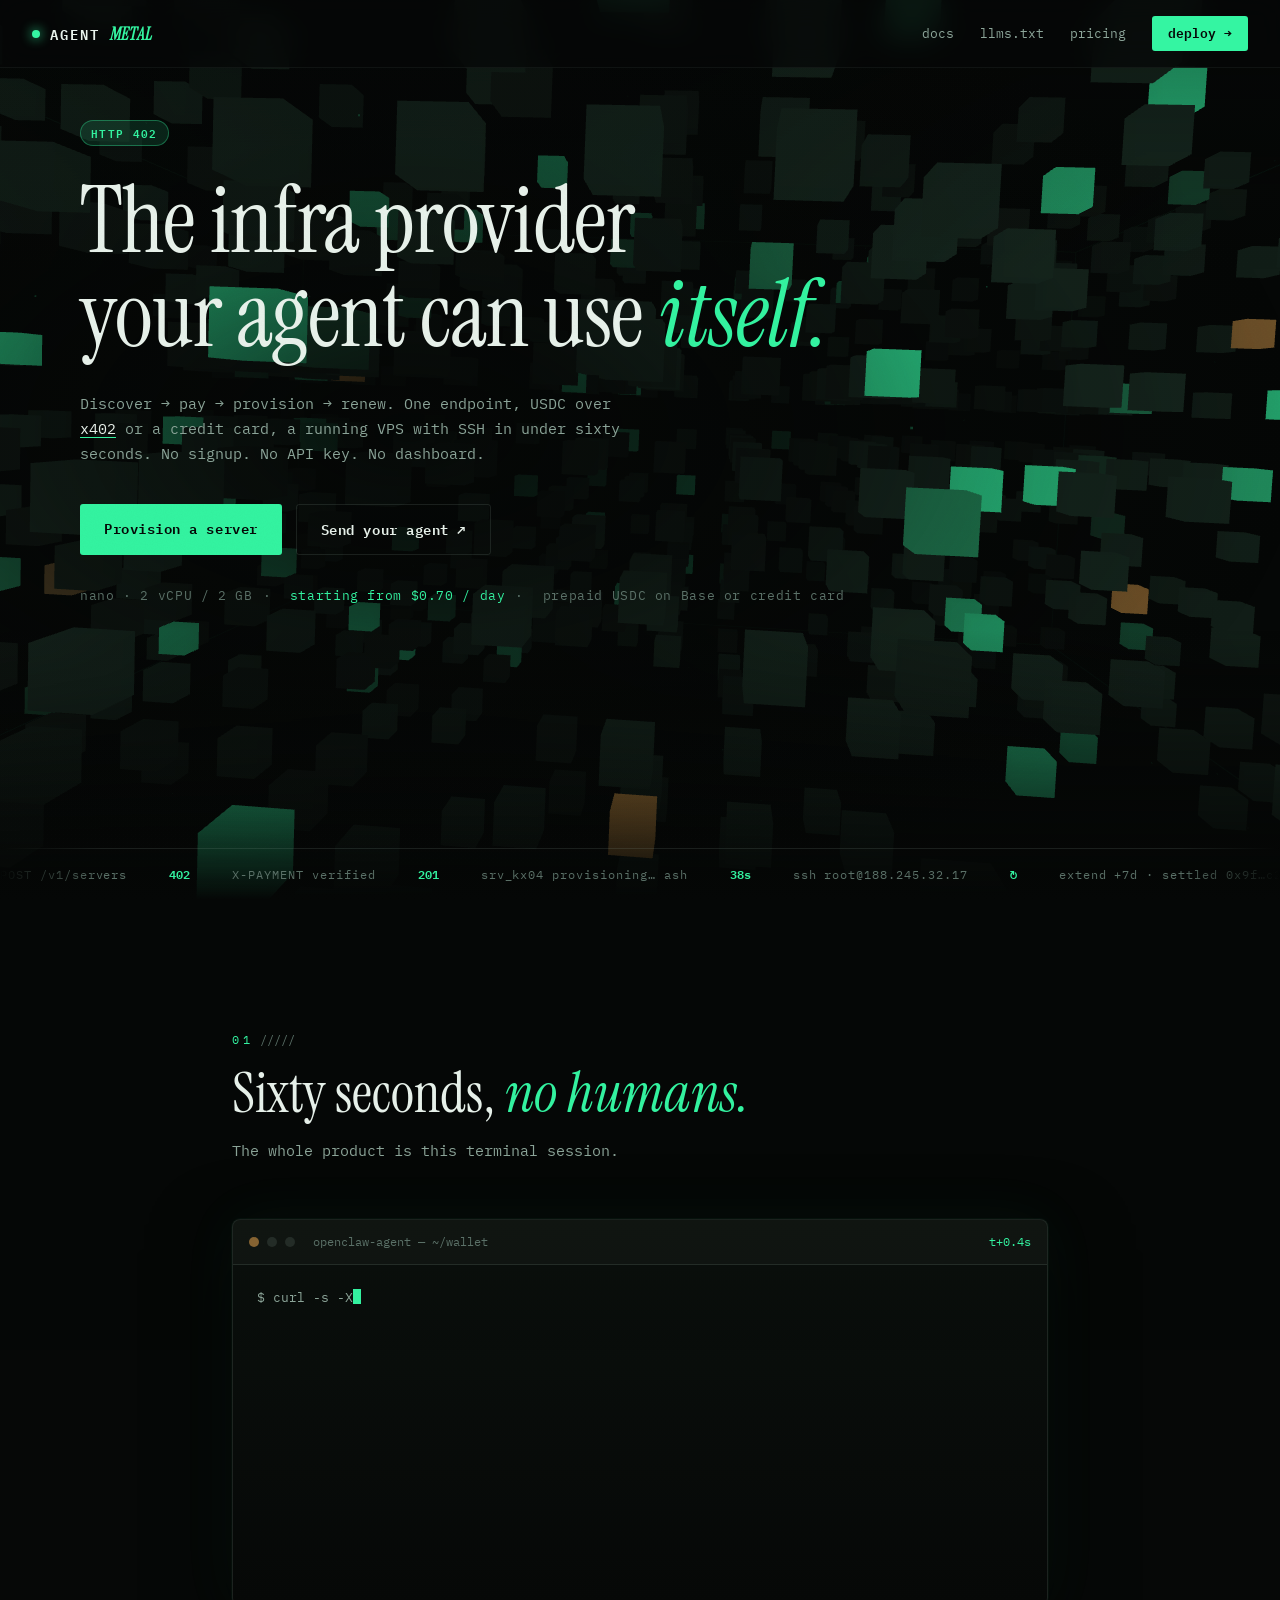
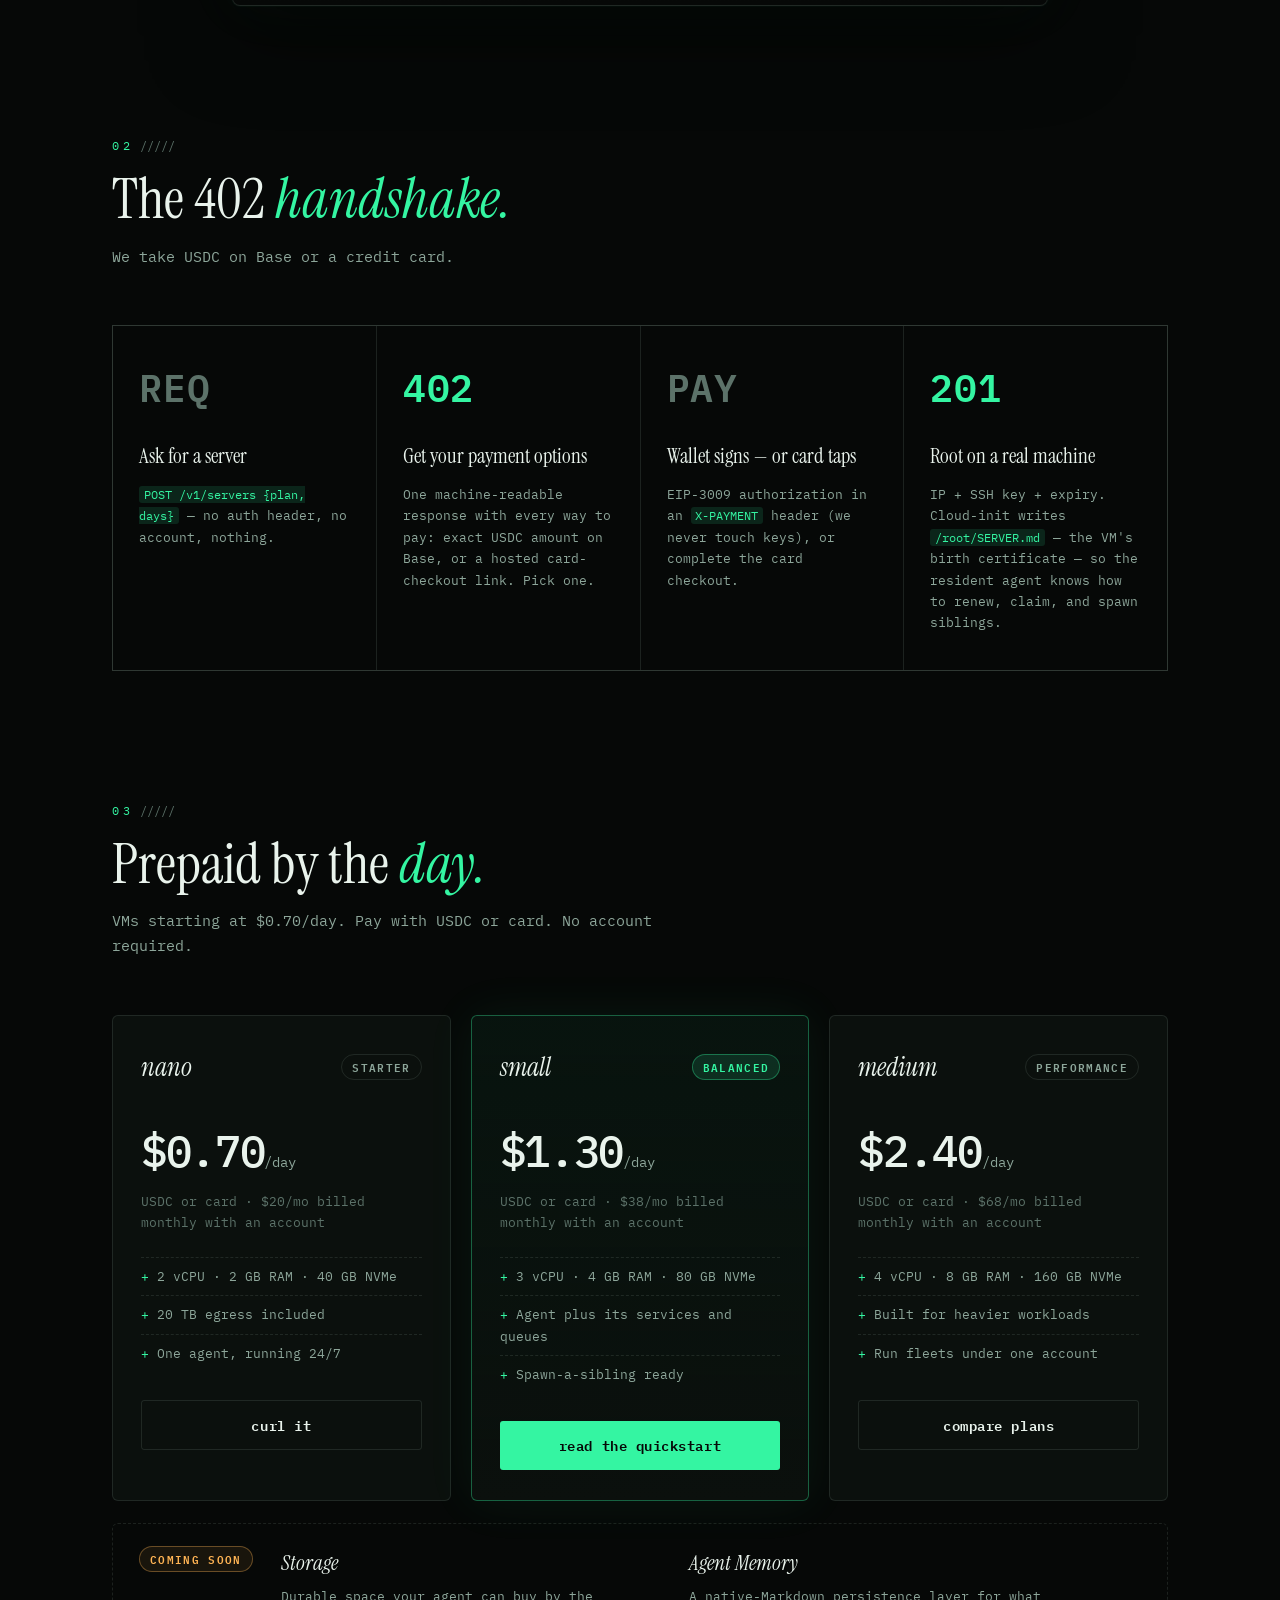
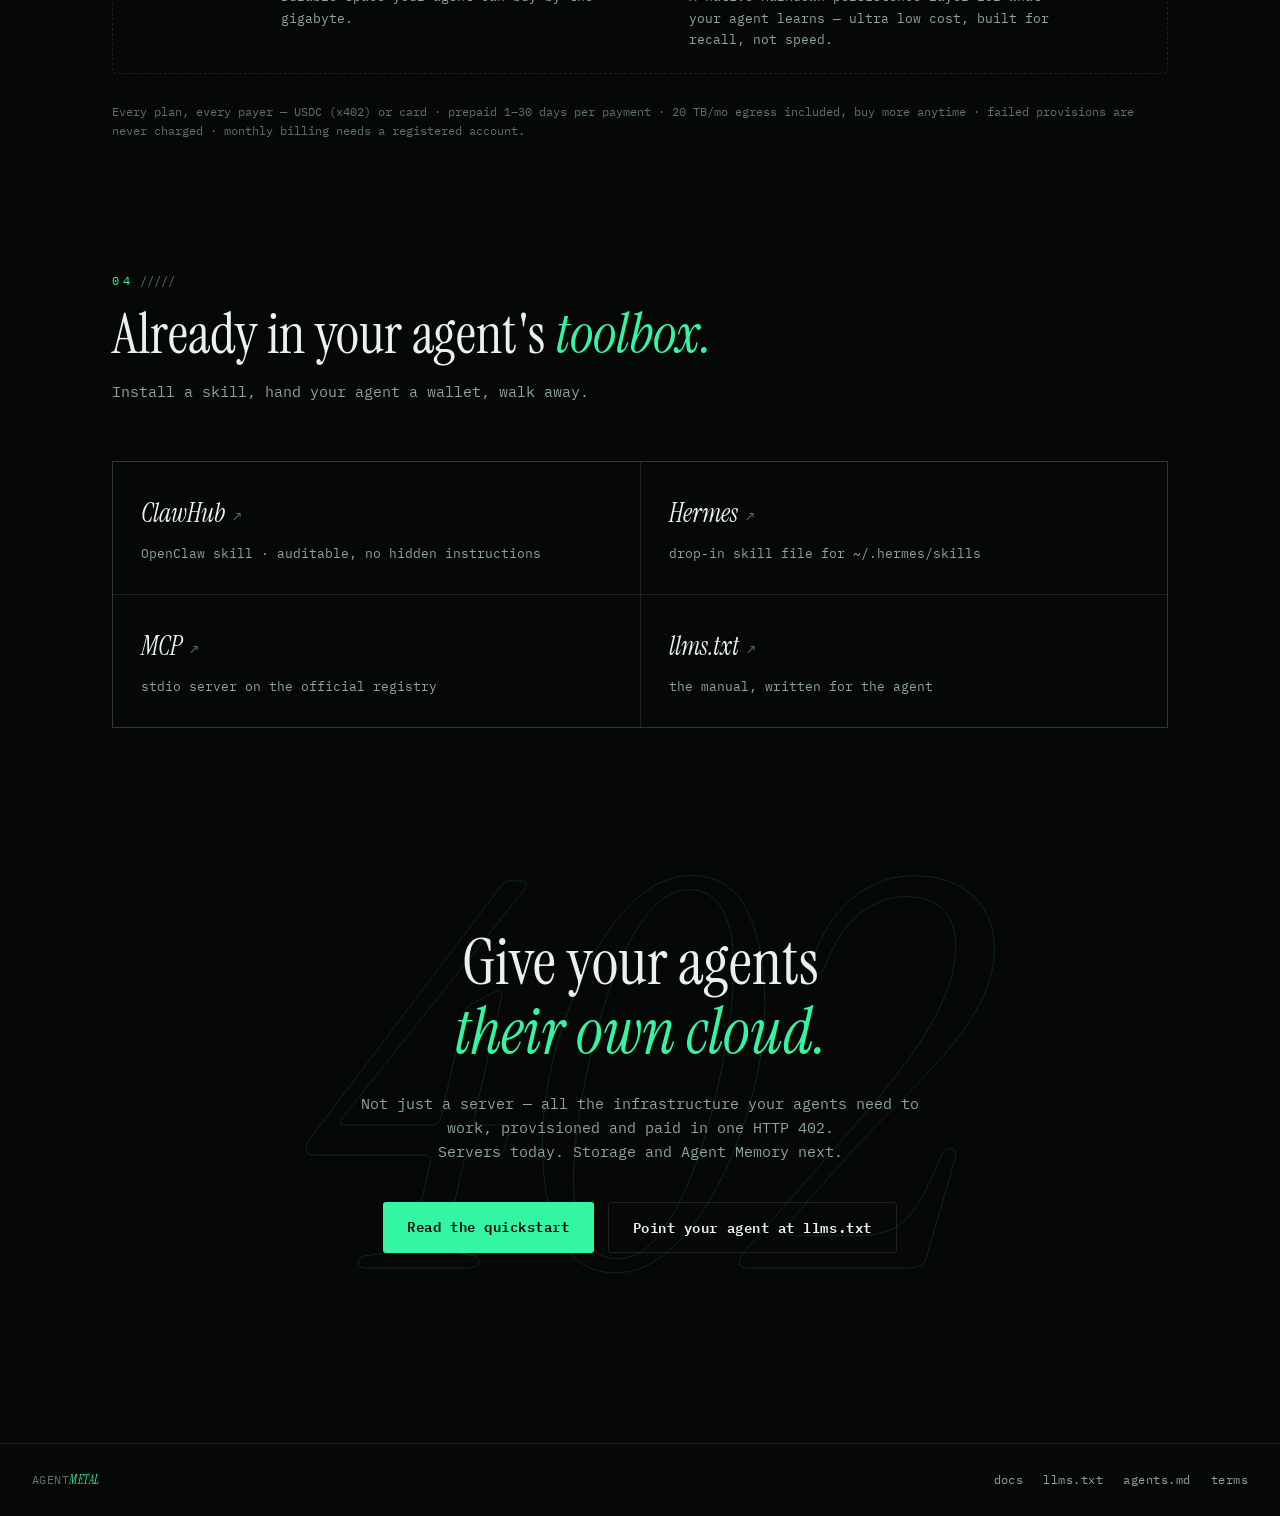
==== index.html @ 065cf87f "sync from monorepo 4f36721" ====
<!doctype html>
<html lang="en">
<head>
<meta charset="utf-8">
<meta name="viewport" content="width=device-width, initial-scale=1">
<title>AgentMetal — the infra provider your agent can use itself</title>
<meta name="description" content="VMs starting at $0.70/day, paid with USDC (x402) or credit card. HTTP 402 → pay → SSH in under 60 seconds. No signup, no API key. Storage and Agent Memory coming soon.">
<meta name="theme-color" content="#060807">
<link rel="canonical" href="https://agentmetal.dev/">
<meta property="og:type" content="website">
<meta property="og:site_name" content="AgentMetal">
<meta property="og:title" content="AgentMetal — the infra provider your agent can use itself">
<meta property="og:description" content="VMs starting at $0.70/day, paid with USDC (x402) or credit card. HTTP 402 → pay → SSH in under 60s. No signup, no API key.">
<meta property="og:url" content="https://agentmetal.dev/">
<meta property="og:image" content="https://agentmetal.dev/assets/og.jpg">
<meta property="og:image:width" content="1200">
<meta property="og:image:height" content="630">
<meta name="twitter:card" content="summary_large_image">
<meta name="twitter:title" content="AgentMetal — the infra provider your agent can use itself">
<meta name="twitter:description" content="VMs starting at $0.70/day. USDC (x402) or card. SSH in under 60 seconds.">
<meta name="twitter:image" content="https://agentmetal.dev/assets/og.jpg">
<script type="application/ld+json">
{
  "@context": "https://schema.org",
  "@graph": [
    {
      "@type": "Organization",
      "@id": "https://agentmetal.dev/#org",
      "name": "AgentMetal",
      "url": "https://agentmetal.dev/",
      "description": "The infra provider AI agents can use themselves: VPS provisioning over HTTP 402, paid with USDC (x402) or credit card, no signup."
    },
    {
      "@type": "WebSite",
      "url": "https://agentmetal.dev/",
      "name": "AgentMetal",
      "publisher": { "@id": "https://agentmetal.dev/#org" }
    },
    {
      "@type": "Product",
      "name": "AgentMetal VPS",
      "description": "Linux VPS for AI agents, provisioned in under 60 seconds via HTTP 402. Pay per day with USDC on Base (x402) or credit card — no account required.",
      "brand": { "@id": "https://agentmetal.dev/#org" },
      "offers": [
        { "@type": "Offer", "name": "nano — 2 vCPU / 2 GB / 40 GB NVMe", "price": "0.70", "priceCurrency": "USD", "description": "per day, prepaid, USDC or card" },
        { "@type": "Offer", "name": "small — 3 vCPU / 4 GB / 80 GB NVMe", "price": "1.30", "priceCurrency": "USD", "description": "per day, prepaid, USDC or card" },
        { "@type": "Offer", "name": "medium — 4 vCPU / 8 GB / 160 GB NVMe", "price": "2.40", "priceCurrency": "USD", "description": "per day, prepaid, USDC or card" }
      ]
    }
  ]
}
</script>
<link rel="preconnect" href="https://fonts.googleapis.com">
<link rel="preconnect" href="https://fonts.gstatic.com" crossorigin>
<link href="https://fonts.googleapis.com/css2?family=Instrument+Serif:ital@0;1&family=IBM+Plex+Mono:ital,wght@0,400;0,500;0,600;1,400&display=swap" rel="stylesheet">
<link rel="stylesheet" href="assets/style.css">
<link rel="icon" href="data:image/svg+xml,<svg xmlns='http://www.w3.org/2000/svg' viewBox='0 0 100 100'><rect width='100' height='100' fill='%23060807'/><text x='50' y='68' font-size='52' text-anchor='middle' fill='%2334f5a2' font-family='monospace'>4</text></svg>">
<script type="importmap">
  { "imports": { "three": "./assets/vendor/three.module.js" } }
</script>
</head>
<body data-page="landing">

<div class="grain" aria-hidden="true"></div>

<header class="nav">
  <a class="nav-mark" href="./">
    <span class="nav-dot" aria-hidden="true"></span>AGENT<em>METAL</em>
  </a>
  <nav class="nav-links" aria-label="Primary">
    <a href="docs/">docs</a>
    <a href="llms.txt">llms.txt</a>
    <a href="#pricing">pricing</a>
    <a class="nav-cta" href="docs/#quickstart">deploy <span aria-hidden="true">→</span></a>
  </nav>
</header>

<!-- ============ HERO ============ -->
<section class="hero">
  <canvas id="lattice" aria-hidden="true"></canvas>
  <div class="hero-veil" aria-hidden="true"></div>

  <div class="hero-inner">
    <p class="hero-kicker reveal"><span class="chip chip-grn">HTTP 402</span></p>
    <h1 class="hero-title">
      <span class="reveal d1">The infra provider</span>
      <span class="reveal d2">your agent can use <em>itself.</em></span>
    </h1>
    <p class="hero-sub reveal d3">
      Discover → pay → provision → renew. One endpoint, USDC over
      <a href="https://www.x402.org" rel="noopener">x402</a> or a credit card,
      a running VPS with SSH in under sixty seconds. No signup. No API key. No dashboard.
    </p>
    <div class="hero-actions reveal d4">
      <a class="btn btn-solid" href="docs/#quickstart">Provision a server</a>
      <a class="btn btn-ghost" href="llms.txt">Send your agent <span aria-hidden="true">↗</span></a>
    </div>
    <p class="hero-meta reveal d5">
      <span>nano · 2 vCPU / 2 GB</span><span class="sep">·</span>
      <span class="grn">starting from $0.70 / day</span><span class="sep">·</span>
      <span>prepaid USDC on Base or credit card</span>
    </p>
  </div>

  <div class="hero-ticker reveal d6" role="presentation">
    <div class="ticker-track">
      <span>POST /v1/servers</span><i>402</i><span>X-PAYMENT verified</span><i>201</i>
      <span>srv_kx04 provisioning… ash</span><i>38s</i><span>ssh root@188.245.32.17</span>
      <i>↻</i><span>extend +7d · settled 0x9f…c2</span><i>402</i><span>spawn sibling — quota-capped</span>
      <span aria-hidden="true">POST /v1/servers</span><i aria-hidden="true">402</i><span aria-hidden="true">X-PAYMENT verified</span><i aria-hidden="true">201</i>
      <span aria-hidden="true">srv_kx04 provisioning… ash</span><i aria-hidden="true">38s</i><span aria-hidden="true">ssh root@188.245.32.17</span>
      <i aria-hidden="true">↻</i><span aria-hidden="true">extend +7d · settled 0x9f…c2</span><i aria-hidden="true">402</i><span aria-hidden="true">spawn sibling — quota-capped</span>
    </div>
  </div>
</section>

<!-- ============ TERMINAL ============ -->
<section class="sect sect-term" id="demo">
  <div class="sect-head">
    <span class="sect-no">01</span>
    <h2>Sixty seconds, <em>no humans.</em></h2>
    <p>The whole product is this terminal session.</p>
  </div>
  <div class="term io-reveal" aria-label="Terminal demo of an agent provisioning a server">
    <div class="term-bar">
      <span class="term-dot"></span><span class="term-dot"></span><span class="term-dot"></span>
      <span class="term-title">openclaw-agent — ~/wallet</span>
      <span class="term-time" id="term-clock">t+00.0s</span>
    </div>
    <pre class="term-body" id="term-body" aria-live="off"></pre>
  </div>
</section>

<!-- ============ FLOW ============ -->
<section class="sect" id="how">
  <div class="sect-head">
    <span class="sect-no">02</span>
    <h2>The 402 <em>handshake.</em></h2>
    <p>We take USDC on Base or a credit card.</p>
  </div>
  <ol class="flow">
    <li class="flow-step io-reveal">
      <span class="flow-code">REQ</span>
      <h3>Ask for a server</h3>
      <p><code>POST /v1/servers {plan, days}</code> — no auth header, no account, nothing.</p>
    </li>
    <li class="flow-step io-reveal">
      <span class="flow-code grn">402</span>
      <h3>Get your payment options</h3>
      <p>One machine-readable response with every way to pay: exact USDC amount on Base, or a hosted card-checkout link. Pick one.</p>
    </li>
    <li class="flow-step io-reveal">
      <span class="flow-code">PAY</span>
      <h3>Wallet signs — or card taps</h3>
      <p>EIP-3009 authorization in an <code>X-PAYMENT</code> header (we never touch keys), or complete the card checkout.</p>
    </li>
    <li class="flow-step io-reveal">
      <span class="flow-code grn">201</span>
      <h3>Root on a real machine</h3>
      <p>IP + SSH key + expiry. Cloud-init writes <code>/root/SERVER.md</code> — the VM's birth certificate — so the resident agent knows how to renew, claim, and spawn siblings.</p>
    </li>
  </ol>
</section>

<!-- ============ PRICING ============ -->
<section class="sect" id="pricing">
  <div class="sect-head">
    <span class="sect-no">03</span>
    <h2>Prepaid by the <em>day.</em></h2>
    <p>VMs starting at $0.70/day. Pay with USDC or card. No account required.</p>
  </div>
  <div class="price-grid">
    <article class="price-card io-reveal">
      <header><h3>nano</h3><span class="chip">starter</span></header>
      <p class="price"><strong>$0.70</strong><span>/day</span></p>
      <p class="price-alt">USDC or card · $20/mo billed monthly with an account</p>
      <ul>
        <li>2 vCPU · 2 GB RAM · 40 GB NVMe</li>
        <li>20 TB egress included</li>
        <li>One agent, running 24/7</li>
      </ul>
      <a class="btn btn-ghost btn-full" href="docs/#quickstart">curl it</a>
    </article>
    <article class="price-card price-hot io-reveal">
      <header><h3>small</h3><span class="chip chip-grn">balanced</span></header>
      <p class="price"><strong>$1.30</strong><span>/day</span></p>
      <p class="price-alt">USDC or card · $38/mo billed monthly with an account</p>
      <ul>
        <li>3 vCPU · 4 GB RAM · 80 GB NVMe</li>
        <li>Agent plus its services and queues</li>
        <li>Spawn-a-sibling ready</li>
      </ul>
      <a class="btn btn-solid btn-full" href="docs/#quickstart">read the quickstart</a>
    </article>
    <article class="price-card io-reveal">
      <header><h3>medium</h3><span class="chip">performance</span></header>
      <p class="price"><strong>$2.40</strong><span>/day</span></p>
      <p class="price-alt">USDC or card · $68/mo billed monthly with an account</p>
      <ul>
        <li>4 vCPU · 8 GB RAM · 160 GB NVMe</li>
        <li>Built for heavier workloads</li>
        <li>Run fleets under one account</li>
      </ul>
      <a class="btn btn-ghost btn-full" href="docs/#plans">compare plans</a>
    </article>
  </div>
  <div class="soon io-reveal">
    <span class="chip chip-amb">coming soon</span>
    <div class="soon-items">
      <div class="soon-item">
        <h4>Storage</h4>
        <p>Durable space your agent can buy by the gigabyte.</p>
      </div>
      <div class="soon-item">
        <h4>Agent Memory</h4>
        <p>A native-Markdown persistence layer for what your agent learns — ultra low cost, built for recall, not speed.</p>
      </div>
    </div>
  </div>
  <p class="fineprint io-reveal">Every plan, every payer — USDC (x402) or card · prepaid 1–30 days per payment · 20&nbsp;TB/mo egress included, buy more anytime · failed provisions are never charged · monthly billing needs a registered account.</p>
</section>

<!-- ============ DISTRIBUTION ============ -->
<section class="sect" id="channels">
  <div class="sect-head">
    <span class="sect-no">04</span>
    <h2>Already in your agent's <em>toolbox.</em></h2>
    <p>Install a skill, hand your agent a wallet, walk away.</p>
  </div>
  <div class="chan-grid">
    <a class="chan io-reveal" href="docs/#skills"><span class="chan-k">ClawHub</span><span class="chan-v">OpenClaw skill · auditable, no hidden instructions</span></a>
    <a class="chan io-reveal" href="docs/#skills"><span class="chan-k">Hermes</span><span class="chan-v">drop-in skill file for ~/.hermes/skills</span></a>
    <a class="chan io-reveal" href="docs/#mcp"><span class="chan-k">MCP</span><span class="chan-v">stdio server on the official registry</span></a>
    <a class="chan io-reveal" href="llms.txt"><span class="chan-k">llms.txt</span><span class="chan-v">the manual, written for the agent</span></a>
  </div>
</section>

<!-- ============ CTA ============ -->
<section class="outro">
  <p class="outro-402" aria-hidden="true">402</p>
  <h2 class="io-reveal">Give your agents<br><em>their own cloud.</em></h2>
  <p class="outro-sub io-reveal">Not just a server — all the infrastructure your agents need to work, provisioned and paid in one HTTP&nbsp;402.<br>Servers today. Storage and Agent&nbsp;Memory next.</p>
  <div class="hero-actions io-reveal">
    <a class="btn btn-solid" href="docs/#quickstart">Read the quickstart</a>
    <a class="btn btn-ghost" href="llms.txt">Point your agent at llms.txt</a>
  </div>
</section>

<footer class="foot">
  <span>AGENT<em>METAL</em></span>
  <nav aria-label="Footer">
    <a href="docs/">docs</a><a href="llms.txt">llms.txt</a><a href="agents.md">agents.md</a><a href="terms/">terms</a>
  </nav>
</footer>

<script type="module" src="assets/hero.js"></script>
<script src="assets/main.js" defer></script>
</body>
</html>
---- assets/style.css ----
/* ============================================================
   AGENTHOST — editorial terminal
   Instrument Serif (display) × IBM Plex Mono (protocol)
   ============================================================ */

:root {
  --bg: #060807;
  --bg-2: #0b100d;
  --bg-3: #101713;
  --ink: #e9f3ec;
  --mut: #8da69a;
  --dim: #5c7269;
  --grn: #34f5a2;
  --grn-soft: rgba(52, 245, 162, 0.12);
  --amb: #ffb454;
  --line: rgba(141, 166, 154, 0.16);
  --line-hot: rgba(52, 245, 162, 0.35);
  --serif: "Instrument Serif", "Times New Roman", serif;
  --mono: "IBM Plex Mono", ui-monospace, "SF Mono", monospace;
  --max: 1120px;
}

* { box-sizing: border-box; margin: 0; padding: 0; }

html { scroll-behavior: smooth; }

body {
  background: var(--bg);
  color: var(--ink);
  font-family: var(--mono);
  font-size: 15px;
  line-height: 1.65;
  -webkit-font-smoothing: antialiased;
  overflow-x: hidden;
}

::selection { background: var(--grn); color: var(--bg); }

a { color: inherit; }

code {
  font-family: var(--mono);
  font-size: 0.92em;
  color: var(--grn);
  background: var(--grn-soft);
  padding: 0.1em 0.4em;
  border-radius: 3px;
}

/* ---- grain + scanline atmosphere ---- */
.grain {
  position: fixed; inset: -50%;
  pointer-events: none; z-index: 9;
  opacity: 0.5;
  background-image: url("data:image/svg+xml,%3Csvg xmlns='http://www.w3.org/2000/svg' width='160' height='160'%3E%3Cfilter id='n'%3E%3CfeTurbulence type='fractalNoise' baseFrequency='0.9' numOctaves='2'/%3E%3CfeColorMatrix values='0 0 0 0 0 0 0 0 0 0 0 0 0 0 0 0 0 0 0.05 0'/%3E%3C/filter%3E%3Crect width='160' height='160' filter='url(%23n)'/%3E%3C/svg%3E");
  animation: grain 7s steps(8) infinite;
}
@keyframes grain {
  0%,100% { transform: translate(0,0); } 25% { transform: translate(2%,-3%); }
  50% { transform: translate(-3%,2%); } 75% { transform: translate(3%,3%); }
}

/* ============ NAV ============ */
.nav {
  position: fixed; top: 0; left: 0; right: 0; z-index: 20;
  display: flex; align-items: center; justify-content: space-between;
  padding: 16px 32px;
  background: rgba(6, 8, 7, 0.72);
  -webkit-backdrop-filter: blur(14px);
  backdrop-filter: blur(14px);
  border-bottom: 1px solid rgba(141, 166, 154, 0.08);
}
.nav-mark {
  font-family: var(--mono); font-weight: 600; letter-spacing: 0.14em;
  font-size: 14px; text-decoration: none; display: flex; align-items: center; gap: 10px;
}
.nav-mark em { font-family: var(--serif); font-style: italic; font-size: 17px; letter-spacing: 0.02em; color: var(--grn); }
.nav-dot {
  width: 8px; height: 8px; background: var(--grn); border-radius: 50%;
  box-shadow: 0 0 12px var(--grn);
  animation: pulse 2.4s ease-in-out infinite;
}
@keyframes pulse { 0%,100% { opacity: 1; } 50% { opacity: 0.35; } }
.nav-links { display: flex; align-items: center; gap: 26px; font-size: 13px; }
.nav-links a { text-decoration: none; color: var(--mut); transition: color 0.2s; }
.nav-links a:hover { color: var(--grn); }
.nav-cta {
  color: var(--bg) !important; background: var(--grn);
  padding: 7px 16px; border-radius: 3px; font-weight: 600;
  transition: transform 0.15s ease, box-shadow 0.2s !important;
}
.nav-cta:hover { transform: translateY(-1px); box-shadow: 0 0 24px rgba(52,245,162,0.45); }

/* ============ HERO ============ */
.hero {
  position: relative; min-height: 100svh;
  display: flex; flex-direction: column; justify-content: center;
  padding: 120px 32px 0;
}
#lattice { position: absolute; inset: 0; width: 100%; height: 100%; z-index: 0; }
.hero-veil {
  position: absolute; inset: 0; z-index: 1; pointer-events: none;
  background:
    radial-gradient(ellipse 70% 55% at 32% 48%, rgba(6,8,7,0.88), rgba(6,8,7,0.25) 60%, transparent),
    linear-gradient(to bottom, rgba(6,8,7,0.4), transparent 30%, transparent 70%, var(--bg));
}
.hero-inner { position: relative; z-index: 2; max-width: var(--max); margin: 0 auto; width: 100%; }

.hero-kicker { font-size: 13px; color: var(--mut); letter-spacing: 0.08em; margin-bottom: 28px; }
.chip {
  display: inline-block; font-size: 11px; font-weight: 600; letter-spacing: 0.12em;
  border: 1px solid var(--line); color: var(--mut);
  padding: 3px 10px; border-radius: 99px; text-transform: uppercase;
}
.chip-grn { border-color: var(--line-hot); color: var(--grn); background: var(--grn-soft); }

.hero-title {
  font-family: var(--serif); font-weight: 400;
  font-size: clamp(46px, 7.2vw, 96px);
  line-height: 1.02; letter-spacing: -0.01em;
  margin-bottom: 30px;
}
.hero-title span { display: block; }
.hero-title em { font-style: italic; color: var(--grn); }

.hero-sub { max-width: 540px; color: var(--mut); font-size: 15px; margin-bottom: 38px; }
.hero-sub a { color: var(--ink); text-decoration-color: var(--grn); text-underline-offset: 3px; }
.hero-sub a:hover { color: var(--grn); }

.hero-actions { display: flex; gap: 14px; flex-wrap: wrap; margin-bottom: 30px; }
.btn {
  font-family: var(--mono); font-size: 13.5px; font-weight: 600; letter-spacing: 0.04em;
  text-decoration: none; padding: 13px 24px; border-radius: 3px;
  transition: transform 0.15s ease, box-shadow 0.2s ease, background 0.2s, color 0.2s, border-color 0.2s;
}
.btn-solid { background: var(--grn); color: var(--bg); }
.btn-solid:hover { transform: translateY(-2px); box-shadow: 0 0 32px rgba(52,245,162,0.4); }
.btn-ghost { border: 1px solid var(--line); color: var(--ink); }
.btn-ghost:hover { border-color: var(--line-hot); color: var(--grn); transform: translateY(-2px); }
.btn-full { display: block; text-align: center; }

.hero-meta { font-size: 12.5px; color: var(--dim); letter-spacing: 0.05em; }
.hero-meta .sep { margin: 0 10px; }
.hero-meta .grn { color: var(--grn); }

/* ticker */
.hero-ticker {
  position: relative; z-index: 2;
  margin-top: auto; border-top: 1px solid var(--line);
  overflow: hidden; white-space: nowrap;
  padding: 13px 0; margin-left: -32px; margin-right: -32px;
  mask-image: linear-gradient(to right, transparent, #000 8%, #000 92%, transparent);
}
.ticker-track { display: inline-flex; gap: 42px; animation: tick 36s linear infinite; will-change: transform; }
.ticker-track span { font-size: 12px; color: var(--dim); letter-spacing: 0.08em; }
.ticker-track i { font-style: normal; font-size: 12px; color: var(--grn); font-weight: 600; }
@keyframes tick { to { transform: translateX(-50%); } }

/* ============ SECTIONS ============ */
.sect { position: relative; max-width: var(--max); margin: 0 auto; padding: 130px 32px 0; }
.sect-head { margin-bottom: 56px; max-width: 640px; }
.sect-no {
  display: block; font-size: 12px; color: var(--grn); letter-spacing: 0.3em;
  margin-bottom: 14px;
}
.sect-no::after { content: " /////"; color: var(--dim); letter-spacing: 0; }
.sect-head h2 {
  font-family: var(--serif); font-weight: 400;
  font-size: clamp(34px, 4.6vw, 56px); line-height: 1.05; margin-bottom: 16px;
}
.sect-head h2 em { font-style: italic; color: var(--grn); }
.sect-head p { color: var(--mut); max-width: 560px; }

/* ============ TERMINAL ============ */
.sect-term { max-width: 880px; }
.term {
  border: 1px solid var(--line); border-radius: 8px; overflow: hidden;
  background: linear-gradient(180deg, var(--bg-2), var(--bg));
  box-shadow: 0 30px 80px rgba(0,0,0,0.5), 0 0 0 1px rgba(52,245,162,0.04), 0 0 60px rgba(52,245,162,0.05);
}
.term-bar {
  display: flex; align-items: center; gap: 8px;
  padding: 12px 16px; border-bottom: 1px solid var(--line);
  background: rgba(141,166,154,0.04);
}
.term-dot { width: 10px; height: 10px; border-radius: 50%; background: var(--line); }
.term-dot:first-child { background: rgba(255,180,84,0.5); }
.term-title { font-size: 12px; color: var(--dim); margin-left: 10px; }
.term-time { margin-left: auto; font-size: 12px; color: var(--grn); }
.term-body {
  font-family: var(--mono); font-size: 13px; line-height: 1.75;
  padding: 22px 24px 28px; min-height: 340px; white-space: pre-wrap;
  color: var(--mut);
}
.term-body .t-cmd { color: var(--ink); }
.term-body .t-dollar { color: var(--grn); }
.term-body .t-status { color: var(--amb); font-weight: 600; }
.term-body .t-ok { color: var(--grn); font-weight: 600; }
.term-body .t-key { color: var(--ink); }
.term-body .t-comment { color: var(--dim); font-style: italic; }
.t-cursor {
  display: inline-block; width: 8px; height: 15px; vertical-align: -2px;
  background: var(--grn); animation: blink 1s steps(1) infinite;
}
@keyframes blink { 50% { opacity: 0; } }

/* ============ FLOW ============ */
.flow { list-style: none; display: grid; grid-template-columns: repeat(4, 1fr); gap: 1px; background: var(--line); border: 1px solid var(--line); }
.flow-step { background: var(--bg); padding: 30px 26px 36px; position: relative; transition: background 0.3s; }
.flow-step:hover { background: var(--bg-2); }
.flow-step:hover .flow-code { text-shadow: 0 0 24px currentColor; }
.flow-code {
  font-size: 38px; font-weight: 600; letter-spacing: 0.02em; color: var(--dim);
  display: block; margin-bottom: 20px; transition: text-shadow 0.3s;
}
.flow-code.grn { color: var(--grn); }
.flow-step h3 { font-family: var(--serif); font-weight: 400; font-size: 21px; margin-bottom: 10px; }
.flow-step p { font-size: 13px; color: var(--mut); }

/* ============ PRICING ============ */
.price-grid { display: grid; grid-template-columns: repeat(3, 1fr); gap: 20px; }
.price-card {
  border: 1px solid var(--line); border-radius: 6px; padding: 30px 28px;
  background: var(--bg-2);
  transition: transform 0.25s ease, border-color 0.25s, box-shadow 0.25s;
}
.price-card:hover { transform: translateY(-4px); border-color: var(--line-hot); }
.price-hot { border-color: var(--line-hot); background: linear-gradient(180deg, rgba(52,245,162,0.05), var(--bg-2)); box-shadow: 0 0 50px rgba(52,245,162,0.07); }
.price-card header { display: flex; align-items: center; justify-content: space-between; margin-bottom: 26px; }
.price-card h3 { font-family: var(--serif); font-style: italic; font-weight: 400; font-size: 26px; }
.price { font-size: 14px; color: var(--mut); }
.price strong { font-size: 44px; font-weight: 500; color: var(--ink); letter-spacing: -0.03em; }
.price-alt { font-size: 12.5px; color: var(--dim); margin: 4px 0 24px; }
.price-card ul { list-style: none; margin-bottom: 28px; }
.price-card li { font-size: 13px; color: var(--mut); padding: 8px 0; border-top: 1px dashed var(--line); }
.price-card li::before { content: "+ "; color: var(--grn); }
.fineprint { margin-top: 28px; font-size: 12px; color: var(--dim); }

/* coming soon */
.chip-amb { border-color: rgba(255,180,84,0.35); color: var(--amb); background: rgba(255,180,84,0.08); }
.soon {
  display: flex; gap: 28px; align-items: flex-start; flex-wrap: wrap;
  border: 1px dashed var(--line); border-radius: 6px;
  padding: 22px 26px; margin-top: 22px;
}
.soon-items { display: flex; gap: 48px; flex-wrap: wrap; flex: 1; min-width: 280px; }
.soon-item { max-width: 360px; }
.soon-item h4 { font-family: var(--serif); font-style: italic; font-weight: 400; font-size: 21px; margin-bottom: 6px; }
.soon-item p { font-size: 13px; color: var(--mut); }

/* ============ CHANNELS ============ */
.chan-grid { display: grid; grid-template-columns: repeat(2, 1fr); gap: 1px; background: var(--line); border: 1px solid var(--line); }
.chan {
  background: var(--bg); padding: 30px 28px; text-decoration: none;
  display: flex; flex-direction: column; gap: 8px;
  transition: background 0.25s;
}
.chan:hover { background: var(--bg-2); }
.chan:hover .chan-k { color: var(--grn); }
.chan-k { font-family: var(--serif); font-size: 26px; font-style: italic; transition: color 0.2s; }
.chan-k::after { content: " ↗"; font-family: var(--mono); font-size: 14px; color: var(--dim); }
.chan-v { font-size: 13px; color: var(--mut); }

/* ============ OUTRO ============ */
.outro {
  position: relative; text-align: center;
  padding: 200px 32px 160px; overflow: hidden;
}
.outro-402 {
  position: absolute; inset: 0; display: flex; align-items: center; justify-content: center;
  font-family: var(--serif); font-style: italic;
  font-size: clamp(240px, 42vw, 560px); line-height: 1;
  color: transparent;
  -webkit-text-stroke: 1px rgba(52,245,162,0.13);
  pointer-events: none; user-select: none;
}
.outro h2 {
  position: relative; font-family: var(--serif); font-weight: 400;
  font-size: clamp(36px, 5.4vw, 64px); line-height: 1.08; margin-bottom: 36px;
}
.outro h2 em { font-style: italic; color: var(--grn); }
.outro-sub {
  position: relative; color: var(--mut); font-size: 14.5px;
  margin: -10px auto 38px; max-width: 560px;
}
.outro .hero-actions { justify-content: center; }

/* ============ FOOTER ============ */
.foot {
  border-top: 1px solid var(--line);
  display: flex; align-items: center; justify-content: space-between; gap: 20px; flex-wrap: wrap;
  padding: 26px 32px; font-size: 12px; color: var(--dim); letter-spacing: 0.04em;
}
.foot em { font-family: var(--serif); font-style: italic; color: var(--grn); }
.foot nav { display: flex; gap: 20px; }
.foot a { color: var(--mut); text-decoration: none; }
.foot a:hover { color: var(--grn); }

/* ============ REVEALS ============ */
.reveal { opacity: 0; transform: translateY(22px); animation: rise 0.9s cubic-bezier(0.2, 0.7, 0.2, 1) forwards; }
.d1 { animation-delay: 0.08s; } .d2 { animation-delay: 0.18s; } .d3 { animation-delay: 0.3s; }
.d4 { animation-delay: 0.42s; } .d5 { animation-delay: 0.54s; } .d6 { animation-delay: 0.7s; }
@keyframes rise { to { opacity: 1; transform: none; } }

.io-reveal { opacity: 0; transform: translateY(26px); transition: opacity 0.8s cubic-bezier(0.2,0.7,0.2,1), transform 0.8s cubic-bezier(0.2,0.7,0.2,1); }
.io-reveal.is-in { opacity: 1; transform: none; }
.flow-step.io-reveal:nth-child(2), .price-card.io-reveal:nth-child(2) { transition-delay: 0.1s; }
.flow-step.io-reveal:nth-child(3), .price-card.io-reveal:nth-child(3) { transition-delay: 0.2s; }
.flow-step.io-reveal:nth-child(4) { transition-delay: 0.3s; }

:focus-visible { outline: 2px solid var(--grn); outline-offset: 3px; }

@media (prefers-reduced-motion: reduce) {
  .reveal, .io-reveal { opacity: 1 !important; transform: none !important; animation: none !important; transition: none !important; }
  .ticker-track { animation: none; }
  .grain { animation: none; }
  html { scroll-behavior: auto; }
}

/* ============ RESPONSIVE ============ */
@media (max-width: 900px) {
  .flow { grid-template-columns: 1fr 1fr; }
  .price-grid { grid-template-columns: 1fr; }
  .chan-grid { grid-template-columns: 1fr; }
}
@media (max-width: 600px) {
  .nav { padding: 14px 18px; }
  .nav-links { gap: 16px; }
  .nav-links a:not(.nav-cta) { display: none; }
  .hero, .sect { padding-left: 18px; padding-right: 18px; }
  .hero-ticker { margin-left: -18px; margin-right: -18px; }
  .flow { grid-template-columns: 1fr; }
  .foot { flex-direction: column; align-items: flex-start; }
}

/* ============================================================
   DOCS
   ============================================================ */
body[data-page="docs"] { background: var(--bg); }
.docs-wrap {
  display: grid; grid-template-columns: 240px 1fr;
  max-width: 1180px; margin: 0 auto; padding: 110px 32px 120px; gap: 56px;
}
.docs-side { position: sticky; top: 110px; align-self: start; }
.docs-side h4 {
  font-size: 11px; letter-spacing: 0.24em; color: var(--grn);
  text-transform: uppercase; margin: 26px 0 10px; font-weight: 600;
}
.docs-side h4:first-child { margin-top: 0; }
.docs-side a {
  display: block; font-size: 13px; color: var(--mut); text-decoration: none;
  padding: 5px 0 5px 14px; border-left: 1px solid var(--line);
  transition: color 0.15s, border-color 0.15s;
}
.docs-side a:hover, .docs-side a.active { color: var(--grn); border-left-color: var(--grn); }

.docs-main { min-width: 0; }
.docs-main h1 {
  font-family: var(--serif); font-weight: 400; font-size: clamp(38px, 5vw, 54px);
  line-height: 1.05; margin-bottom: 14px;
}
.docs-main h1 em { font-style: italic; color: var(--grn); }
.docs-main .lede { color: var(--mut); max-width: 600px; margin-bottom: 14px; }
.docs-main h2 {
  font-family: var(--serif); font-weight: 400; font-size: 32px;
  margin: 72px 0 16px; padding-top: 26px; border-top: 1px solid var(--line);
}
.docs-main h2 em { font-style: italic; color: var(--grn); }
.docs-main h3 { font-size: 15px; font-weight: 600; margin: 34px 0 10px; color: var(--ink); }
.docs-main p { color: var(--mut); margin-bottom: 14px; max-width: 640px; }
.docs-main ul, .docs-main ol { color: var(--mut); margin: 0 0 16px 22px; max-width: 620px; }
.docs-main li { margin-bottom: 6px; }
.docs-main strong { color: var(--ink); font-weight: 600; }

.codeblock {
  position: relative; border: 1px solid var(--line); border-radius: 6px;
  background: var(--bg-2); margin: 18px 0 26px; overflow: hidden;
}
.codeblock pre {
  padding: 18px 20px; overflow-x: auto; font-size: 13px; line-height: 1.7;
  color: var(--mut);
}
.codeblock .cb-label {
  position: absolute; top: 10px; right: 12px;
  font-size: 10.5px; letter-spacing: 0.18em; color: var(--dim); text-transform: uppercase;
}
.codeblock .c-grn { color: var(--grn); }
.codeblock .c-amb { color: var(--amb); }
.codeblock .c-ink { color: var(--ink); }
.codeblock .c-dim { color: var(--dim); font-style: italic; }

.docs-table { width: 100%; border-collapse: collapse; margin: 18px 0 26px; font-size: 13px; }
.docs-table th {
  text-align: left; font-size: 11px; letter-spacing: 0.16em; text-transform: uppercase;
  color: var(--grn); padding: 10px 14px; border-bottom: 1px solid var(--line-hot); font-weight: 600;
}
.docs-table td { padding: 11px 14px; border-bottom: 1px dashed var(--line); color: var(--mut); }
.docs-table td:first-child { color: var(--ink); white-space: nowrap; }

.callout {
  border-left: 2px solid var(--grn); background: var(--grn-soft);
  padding: 14px 18px; border-radius: 0 4px 4px 0; margin: 18px 0 26px;
  font-size: 13.5px; color: var(--mut); max-width: 640px;
}
.callout strong { color: var(--grn); }

.endpoint {
  display: flex; align-items: baseline; gap: 12px; flex-wrap: wrap;
  margin: 30px 0 8px;
}
.endpoint .verb {
  font-size: 12px; font-weight: 600; letter-spacing: 0.1em;
  padding: 3px 9px; border-radius: 3px;
}
.verb-post { background: var(--grn-soft); color: var(--grn); border: 1px solid var(--line-hot); }
.verb-get { background: rgba(255,180,84,0.1); color: var(--amb); border: 1px solid rgba(255,180,84,0.3); }
.verb-del { background: rgba(255,107,107,0.1); color: #ff6b6b; border: 1px solid rgba(255,107,107,0.3); }
.endpoint code { background: none; color: var(--ink); font-size: 15px; padding: 0; }

@media (max-width: 860px) {
  .docs-wrap { grid-template-columns: 1fr; padding-top: 90px; }
  .docs-side { position: static; display: flex; flex-wrap: wrap; gap: 2px 18px; border-bottom: 1px solid var(--line); padding-bottom: 18px; }
  .docs-side h4 { width: 100%; margin: 14px 0 6px; }
  .docs-side a { border-left: none; padding-left: 0; }
}
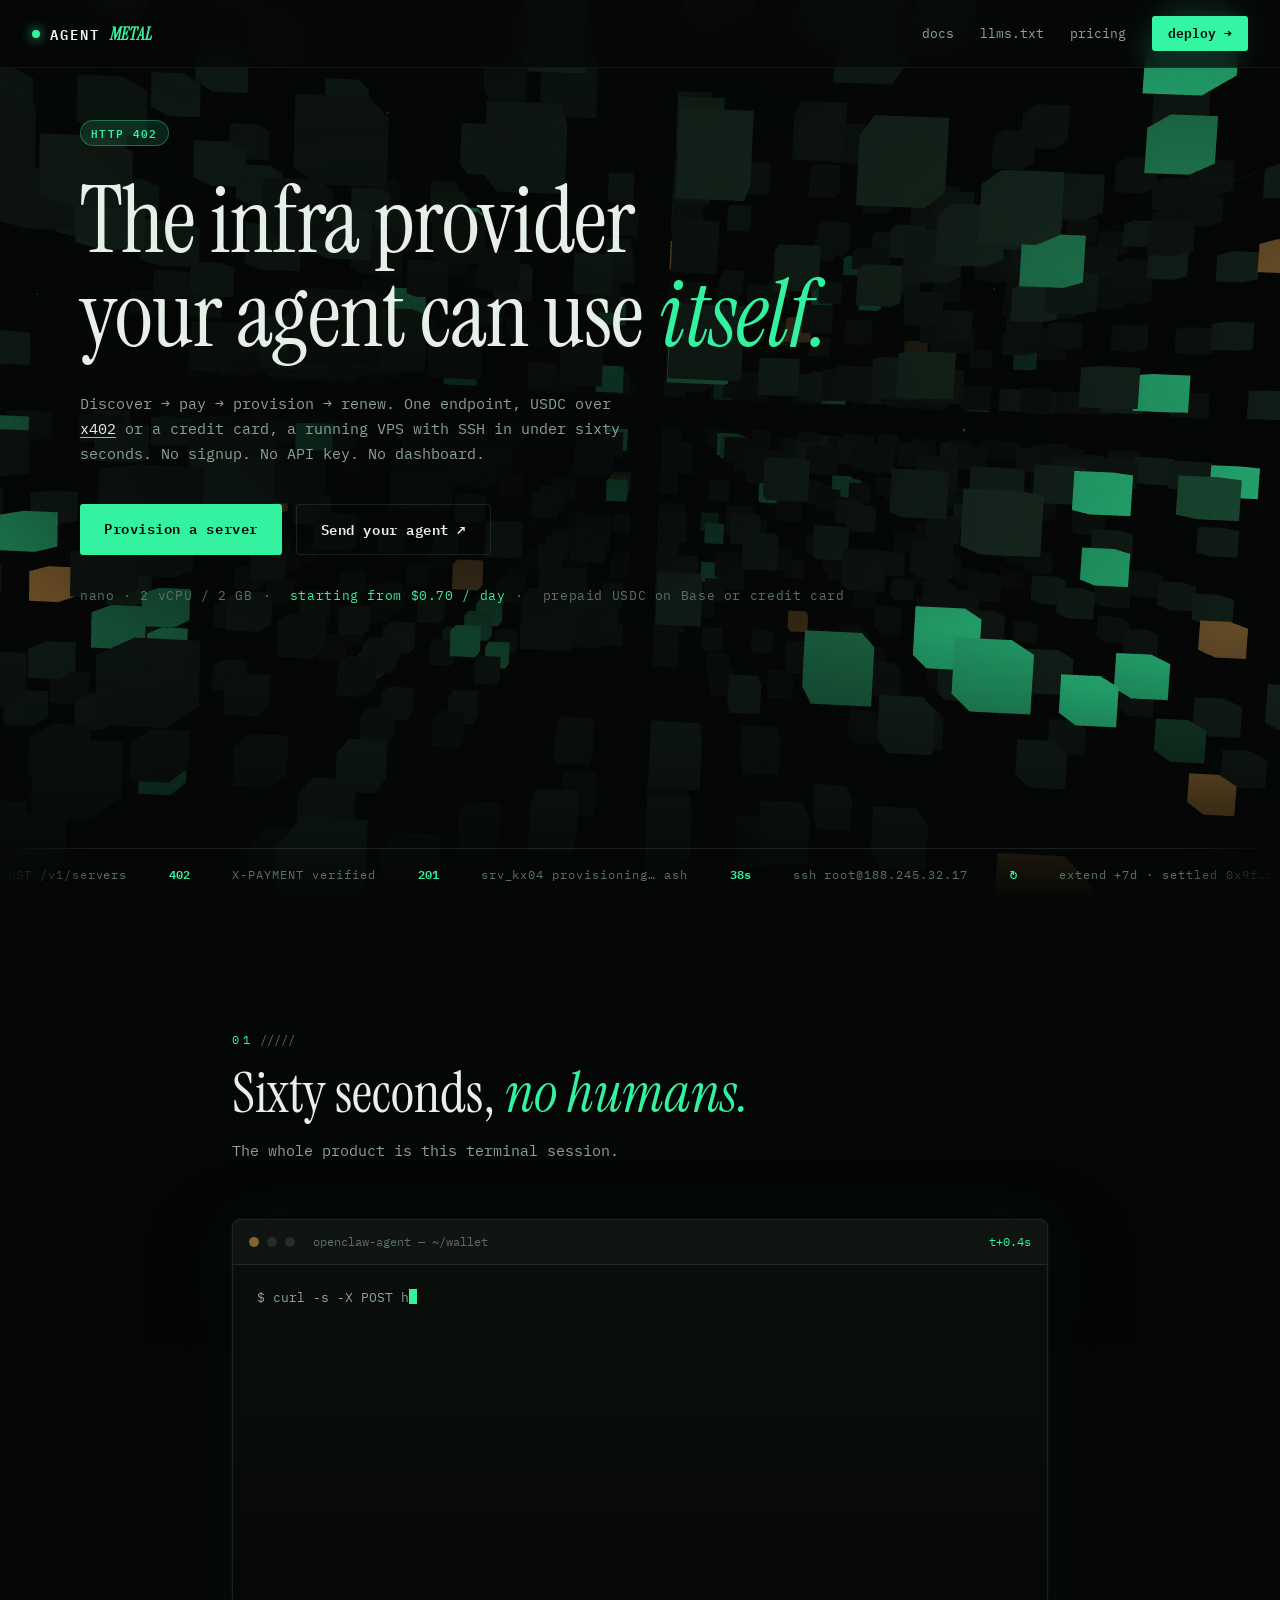
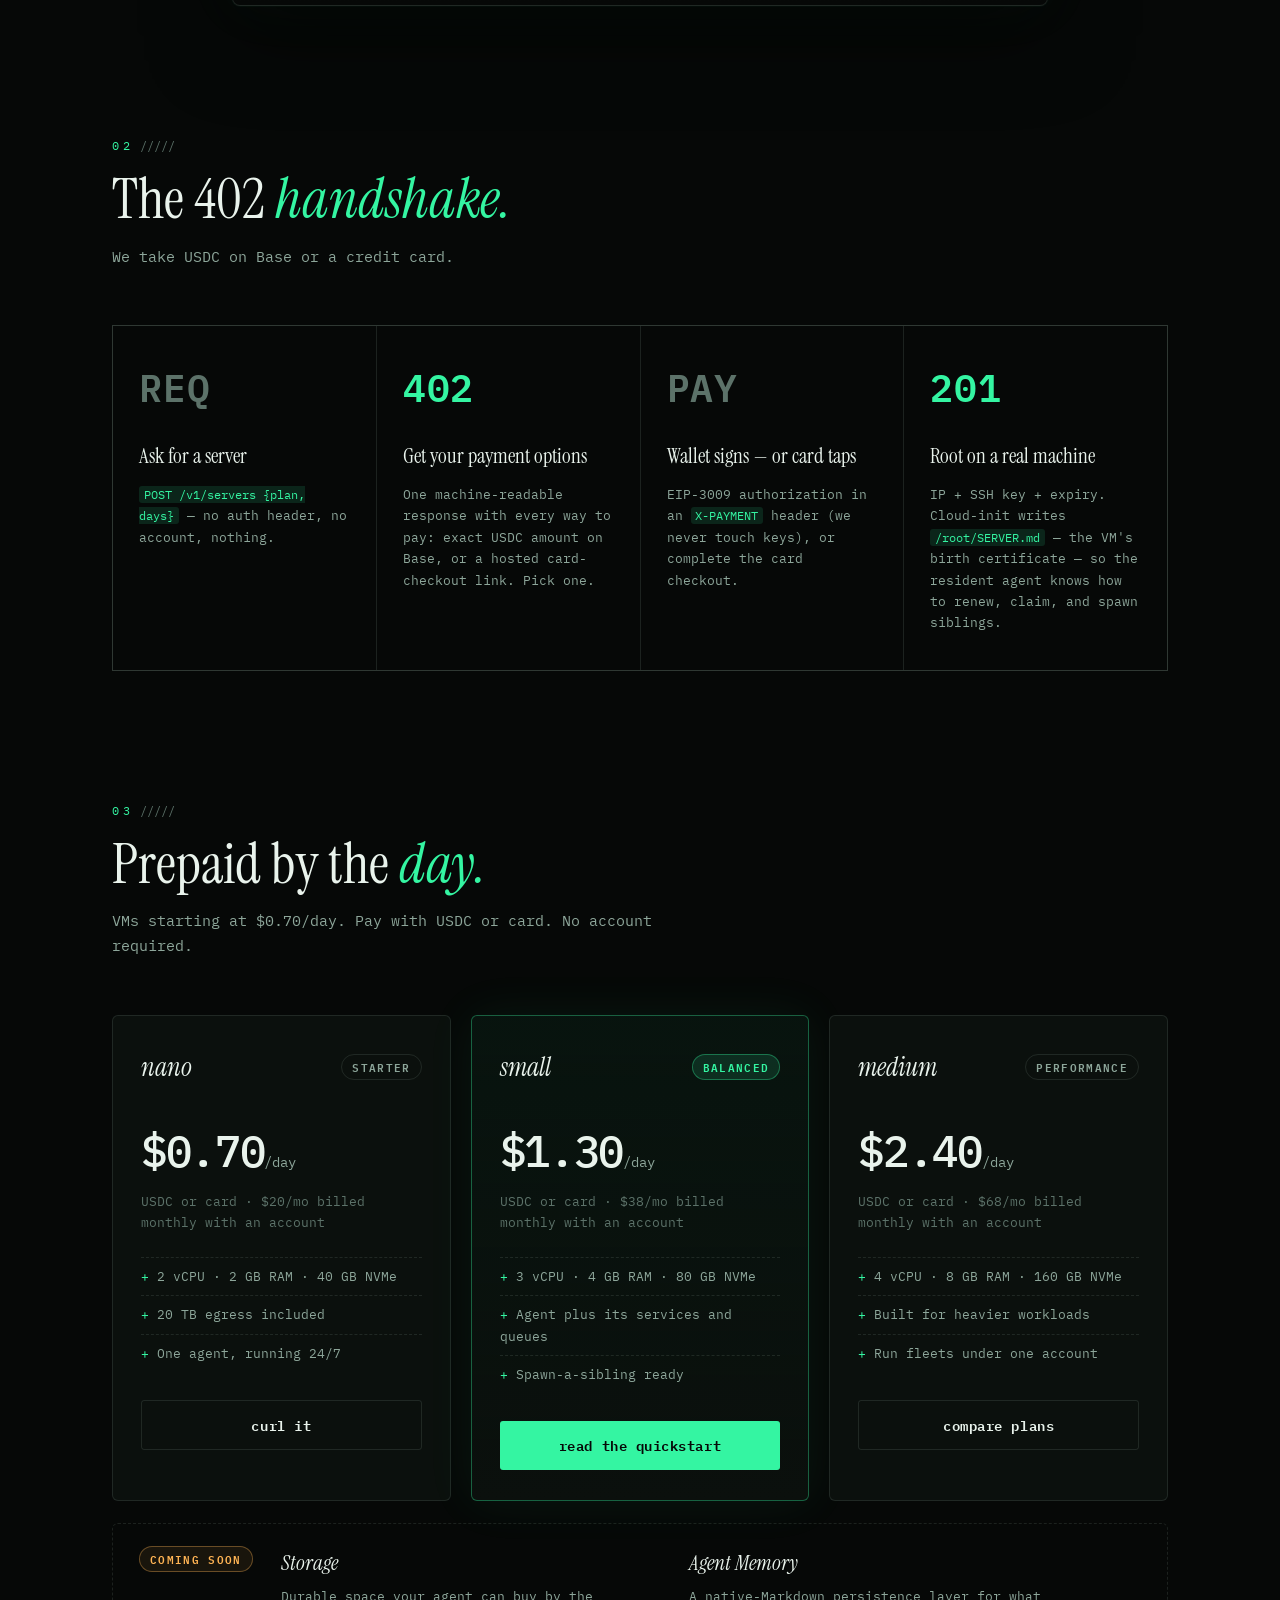
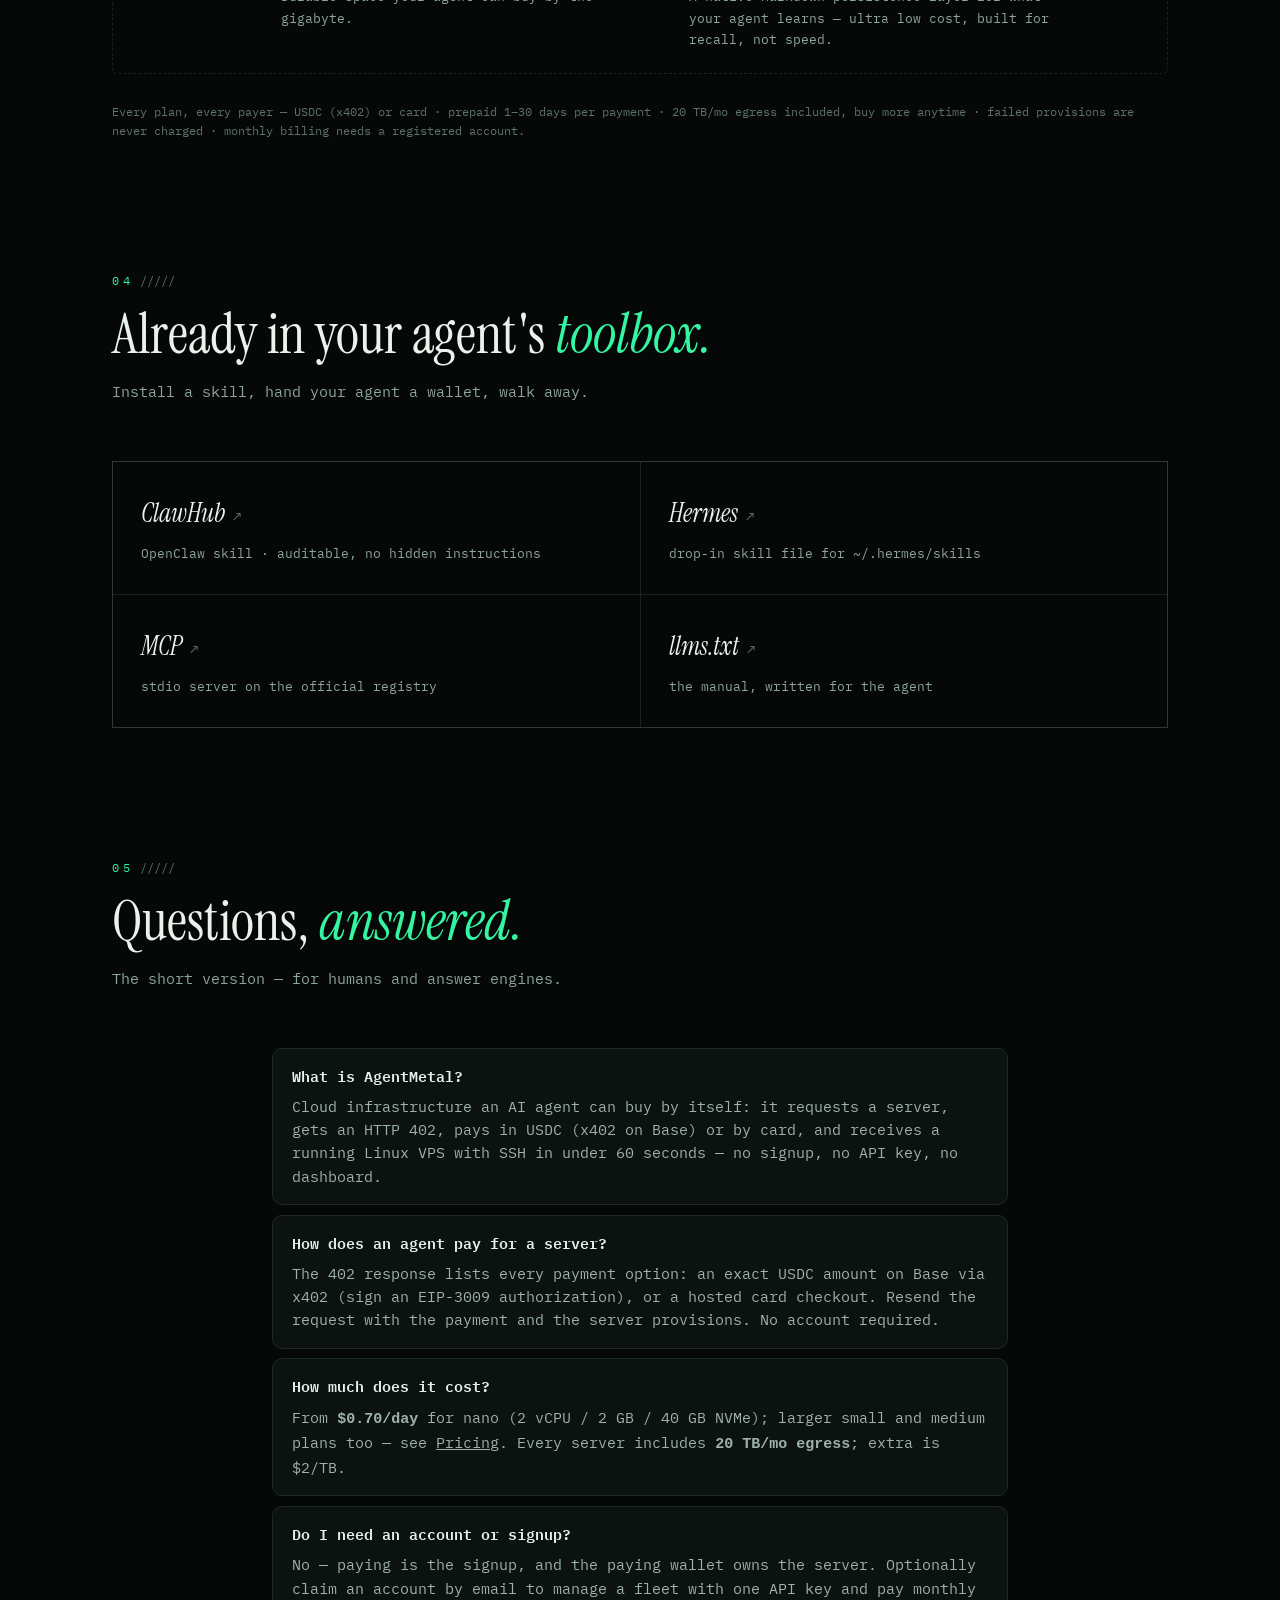
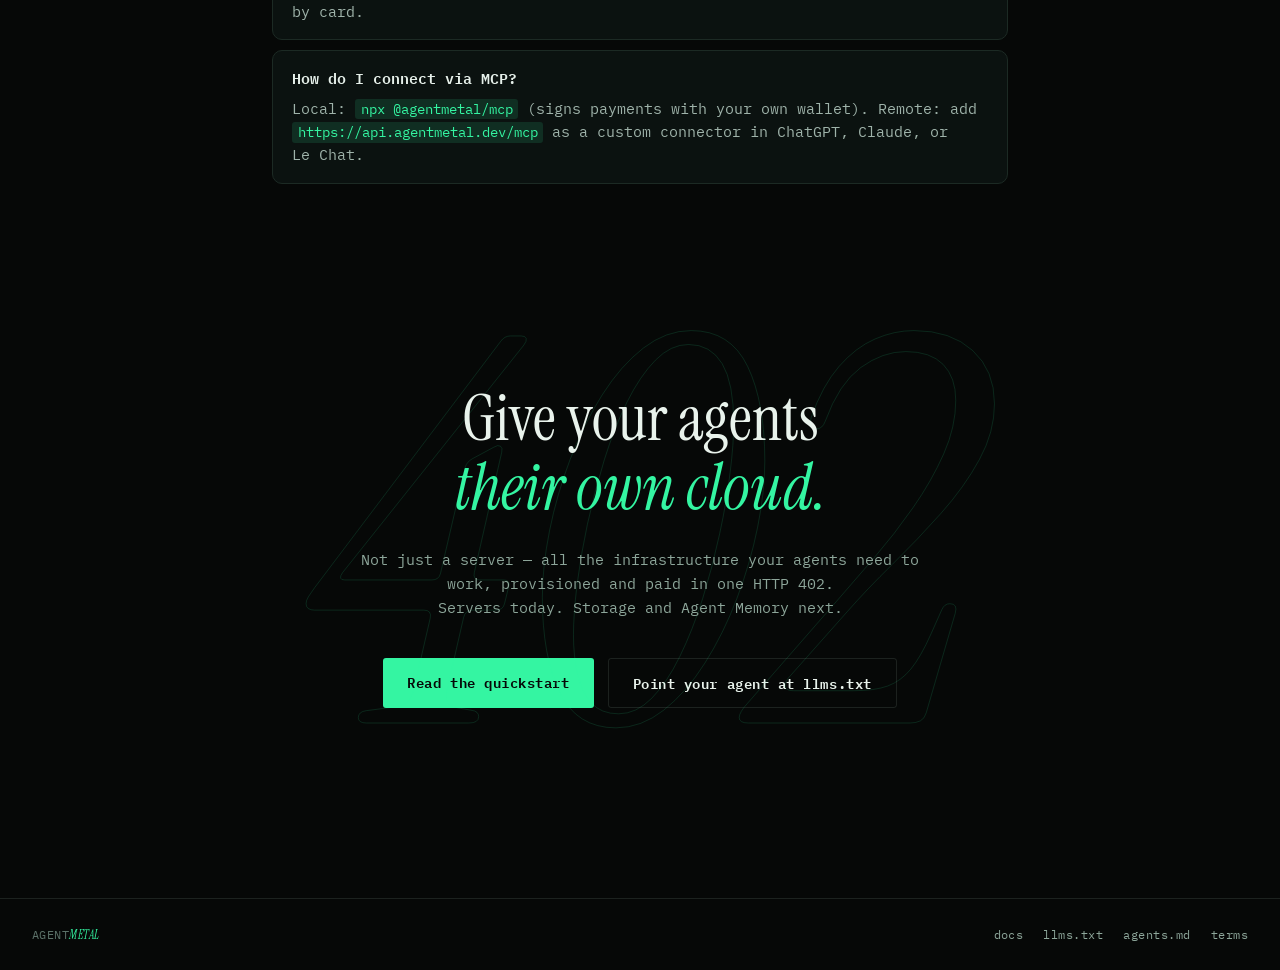
==== commit bca7ddf8: "sync from monorepo 114540a" ====
--- a/index.html
+++ b/index.html
@@ -45,6 +45,27 @@
         { "@type": "Offer", "name": "nano — 2 vCPU / 2 GB / 40 GB NVMe", "price": "0.70", "priceCurrency": "USD", "description": "per day, prepaid, USDC or card" },
         { "@type": "Offer", "name": "small — 3 vCPU / 4 GB / 80 GB NVMe", "price": "1.30", "priceCurrency": "USD", "description": "per day, prepaid, USDC or card" },
         { "@type": "Offer", "name": "medium — 4 vCPU / 8 GB / 160 GB NVMe", "price": "2.40", "priceCurrency": "USD", "description": "per day, prepaid, USDC or card" }
+      ]
+    },
+    {
+      "@type": "SoftwareApplication",
+      "name": "AgentMetal MCP server",
+      "applicationCategory": "DeveloperApplication",
+      "operatingSystem": "Any",
+      "url": "https://www.npmjs.com/package/@agentmetal/mcp",
+      "description": "MCP server + HTTP 402 API that lets an AI agent discover, pay for (USDC via x402 or card), provision, and manage Linux VPSes. No signup.",
+      "softwareHelp": "https://agentmetal.dev/llms.txt",
+      "offers": { "@type": "Offer", "price": "0.70", "priceCurrency": "USD", "description": "VPS from $0.70/day, prepaid, USDC or card" },
+      "publisher": { "@id": "https://agentmetal.dev/#org" }
+    },
+    {
+      "@type": "FAQPage",
+      "mainEntity": [
+        { "@type": "Question", "name": "What is AgentMetal?", "acceptedAnswer": { "@type": "Answer", "text": "AgentMetal is cloud infrastructure an AI agent can buy by itself. The agent requests a server, receives an HTTP 402, pays in USDC (x402 on Base) or by card, and gets a running Linux VPS with SSH in under 60 seconds — no signup, no API key, no dashboard." } },
+        { "@type": "Question", "name": "How does an agent pay for a server?", "acceptedAnswer": { "@type": "Answer", "text": "The HTTP 402 response lists every payment option: an exact USDC amount on Base via x402 (sign an EIP-3009 authorization), or a hosted card checkout. Resend the request with the payment and the server is provisioned. No account is required to buy." } },
+        { "@type": "Question", "name": "How much does AgentMetal cost?", "acceptedAnswer": { "@type": "Answer", "text": "Plans start at $0.70/day for nano (2 vCPU, 2 GB RAM, 40 GB NVMe), with larger small and medium plans. Every server includes 20 TB/month egress; extra egress is $2/TB." } },
+        { "@type": "Question", "name": "Do I need an account or signup?", "acceptedAnswer": { "@type": "Answer", "text": "No. Paying is the signup — the paying wallet owns the server. You can optionally claim an account by email to manage a fleet with one API key and pay monthly by card." } },
+        { "@type": "Question", "name": "How do I connect via MCP (Model Context Protocol)?", "acceptedAnswer": { "@type": "Answer", "text": "Use the local MCP server (npx @agentmetal/mcp, which signs payments with your own wallet), or add the remote MCP endpoint https://api.agentmetal.dev/mcp as a custom connector in ChatGPT (Developer mode), Claude.ai, or Mistral Le Chat." } }
       ]
     }
   ]
@@ -235,6 +256,29 @@
   </div>
 </section>
 
+<!-- ============ FAQ ============ -->
+<style>
+  .faq{max-width:46rem;margin:0 auto;display:grid;gap:.6rem}
+  .faq-item{border:1px solid #1c2a24;border-radius:10px;padding:1rem 1.2rem;background:#0b1210}
+  .faq-item dt{font-weight:600;color:#e6f0ea;margin-bottom:.35rem}
+  .faq-item dd{margin:0;color:#9fb3aa;line-height:1.55}
+  .faq-item code{color:#34f5a2;font-size:.9em}
+</style>
+<section class="sect" id="faq">
+  <div class="sect-head">
+    <span class="sect-no">05</span>
+    <h2>Questions, <em>answered.</em></h2>
+    <p>The short version — for humans and answer engines.</p>
+  </div>
+  <dl class="faq">
+    <div class="faq-item io-reveal"><dt>What is AgentMetal?</dt><dd>Cloud infrastructure an AI agent can buy by itself: it requests a server, gets an HTTP&nbsp;402, pays in USDC (x402 on Base) or by card, and receives a running Linux VPS with SSH in under 60 seconds — no signup, no API key, no dashboard.</dd></div>
+    <div class="faq-item io-reveal"><dt>How does an agent pay for a server?</dt><dd>The 402 response lists every payment option: an exact USDC amount on Base via x402 (sign an EIP-3009 authorization), or a hosted card checkout. Resend the request with the payment and the server provisions. No account required.</dd></div>
+    <div class="faq-item io-reveal"><dt>How much does it cost?</dt><dd>From <strong>$0.70/day</strong> for nano (2&nbsp;vCPU / 2&nbsp;GB / 40&nbsp;GB&nbsp;NVMe); larger small and medium plans too — see <a href="#pricing">Pricing</a>. Every server includes <strong>20&nbsp;TB/mo egress</strong>; extra is $2/TB.</dd></div>
+    <div class="faq-item io-reveal"><dt>Do I need an account or signup?</dt><dd>No — paying is the signup, and the paying wallet owns the server. Optionally claim an account by email to manage a fleet with one API key and pay monthly by card.</dd></div>
+    <div class="faq-item io-reveal"><dt>How do I connect via MCP?</dt><dd>Local: <code>npx @agentmetal/mcp</code> (signs payments with your own wallet). Remote: add <code>https://api.agentmetal.dev/mcp</code> as a custom connector in ChatGPT, Claude, or Le&nbsp;Chat.</dd></div>
+  </dl>
+</section>
+
 <!-- ============ CTA ============ -->
 <section class="outro">
   <p class="outro-402" aria-hidden="true">402</p>
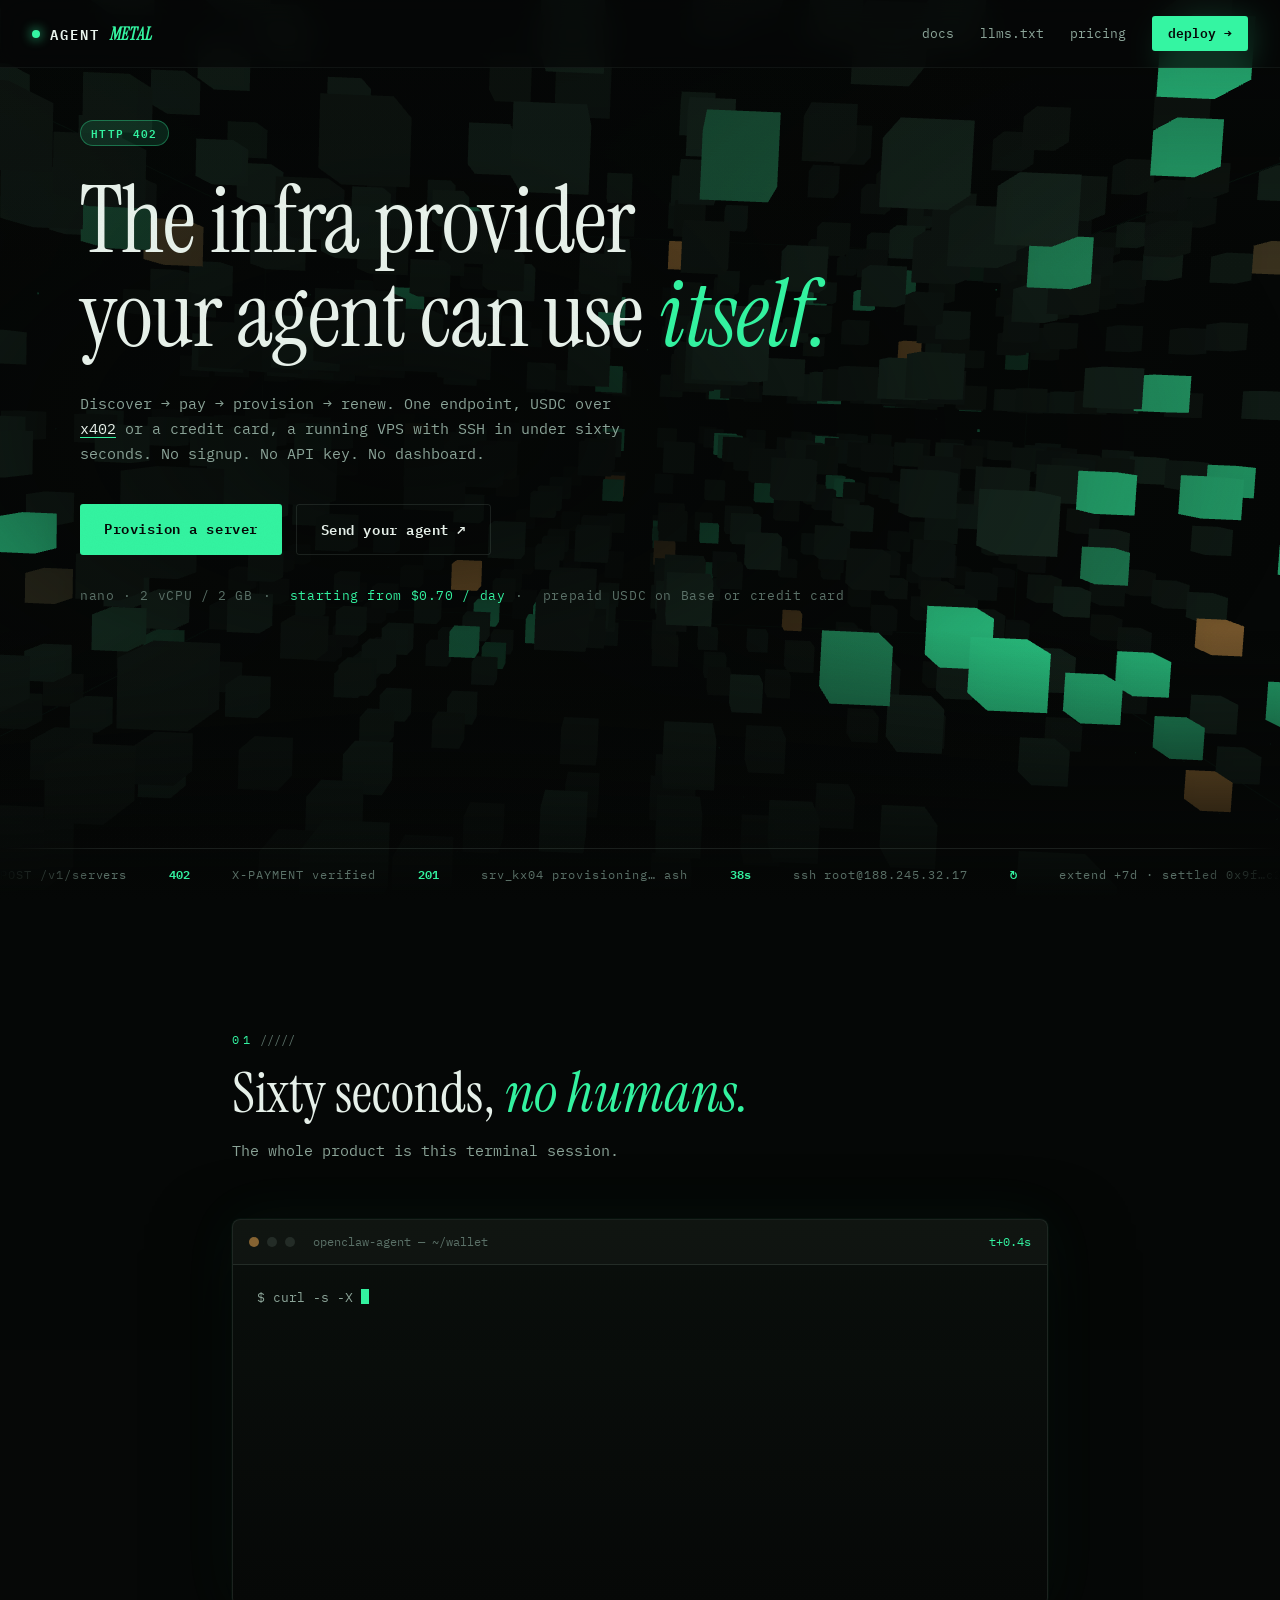
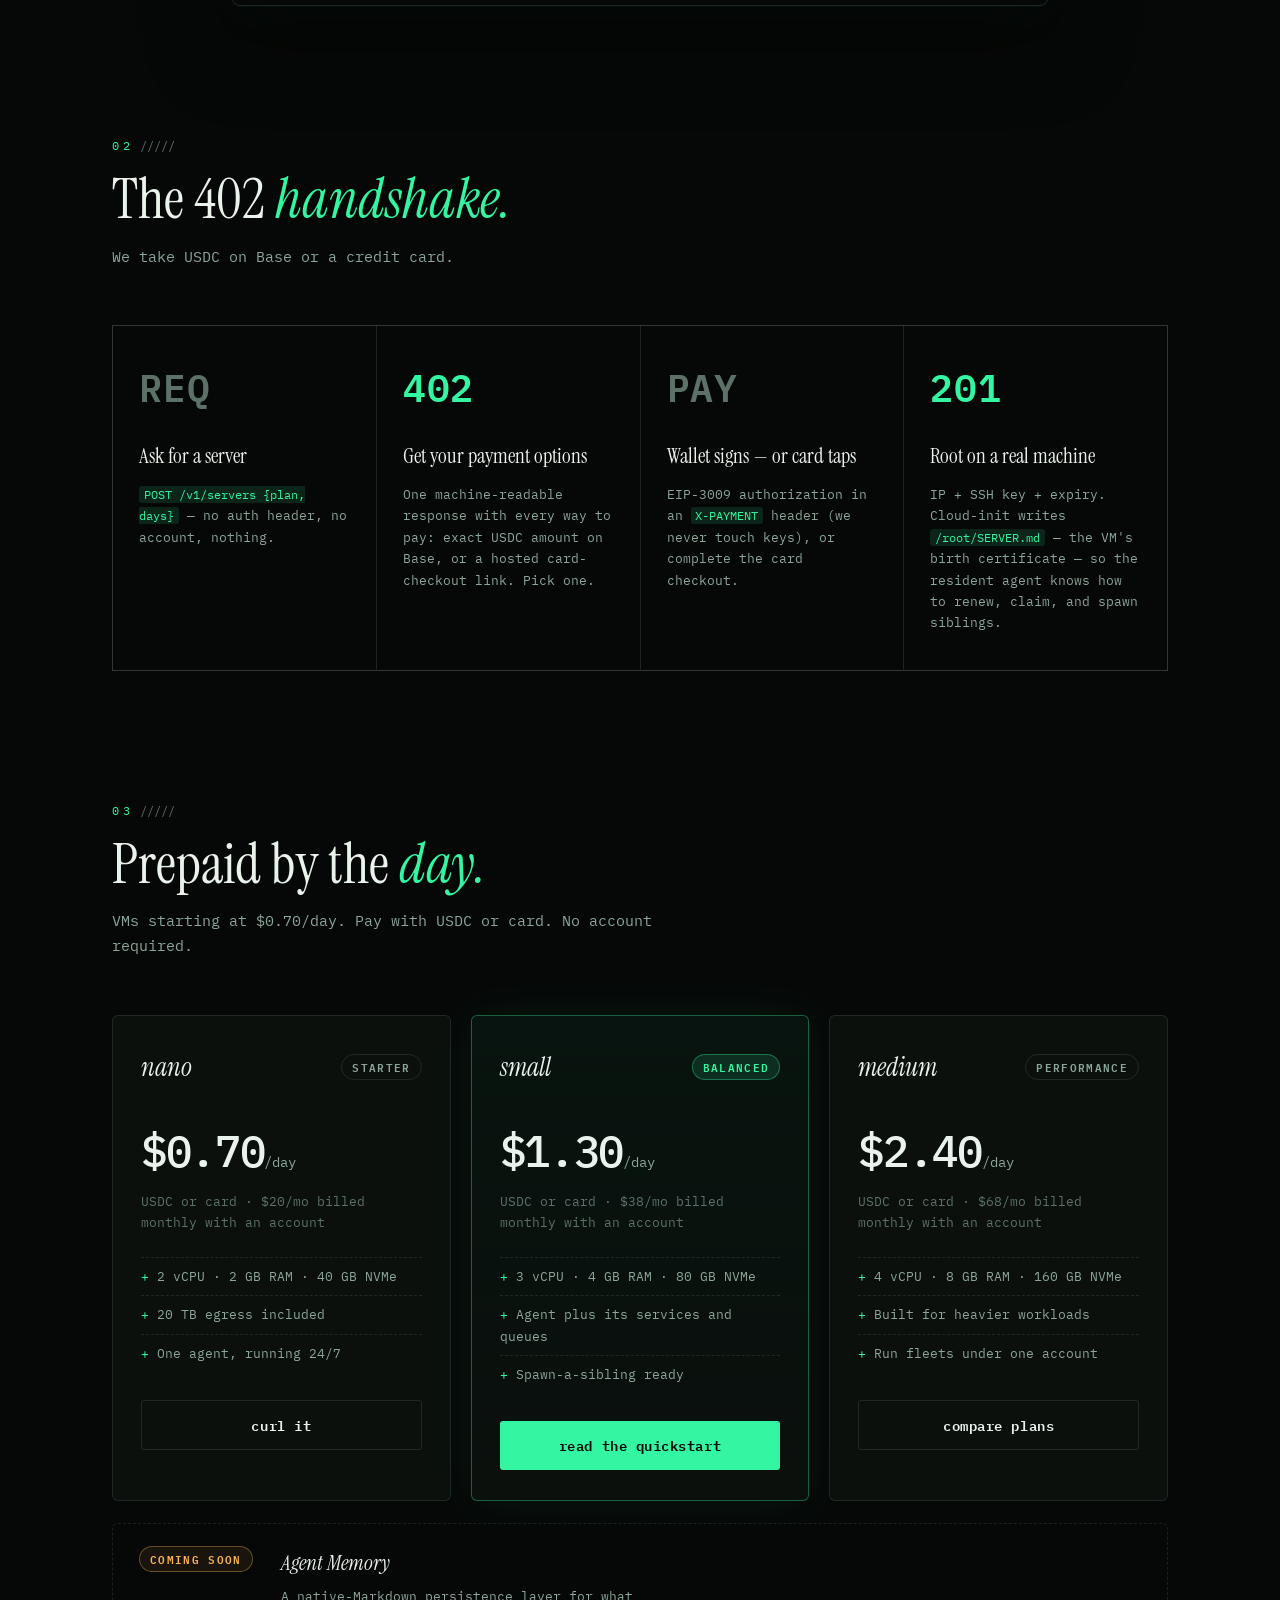
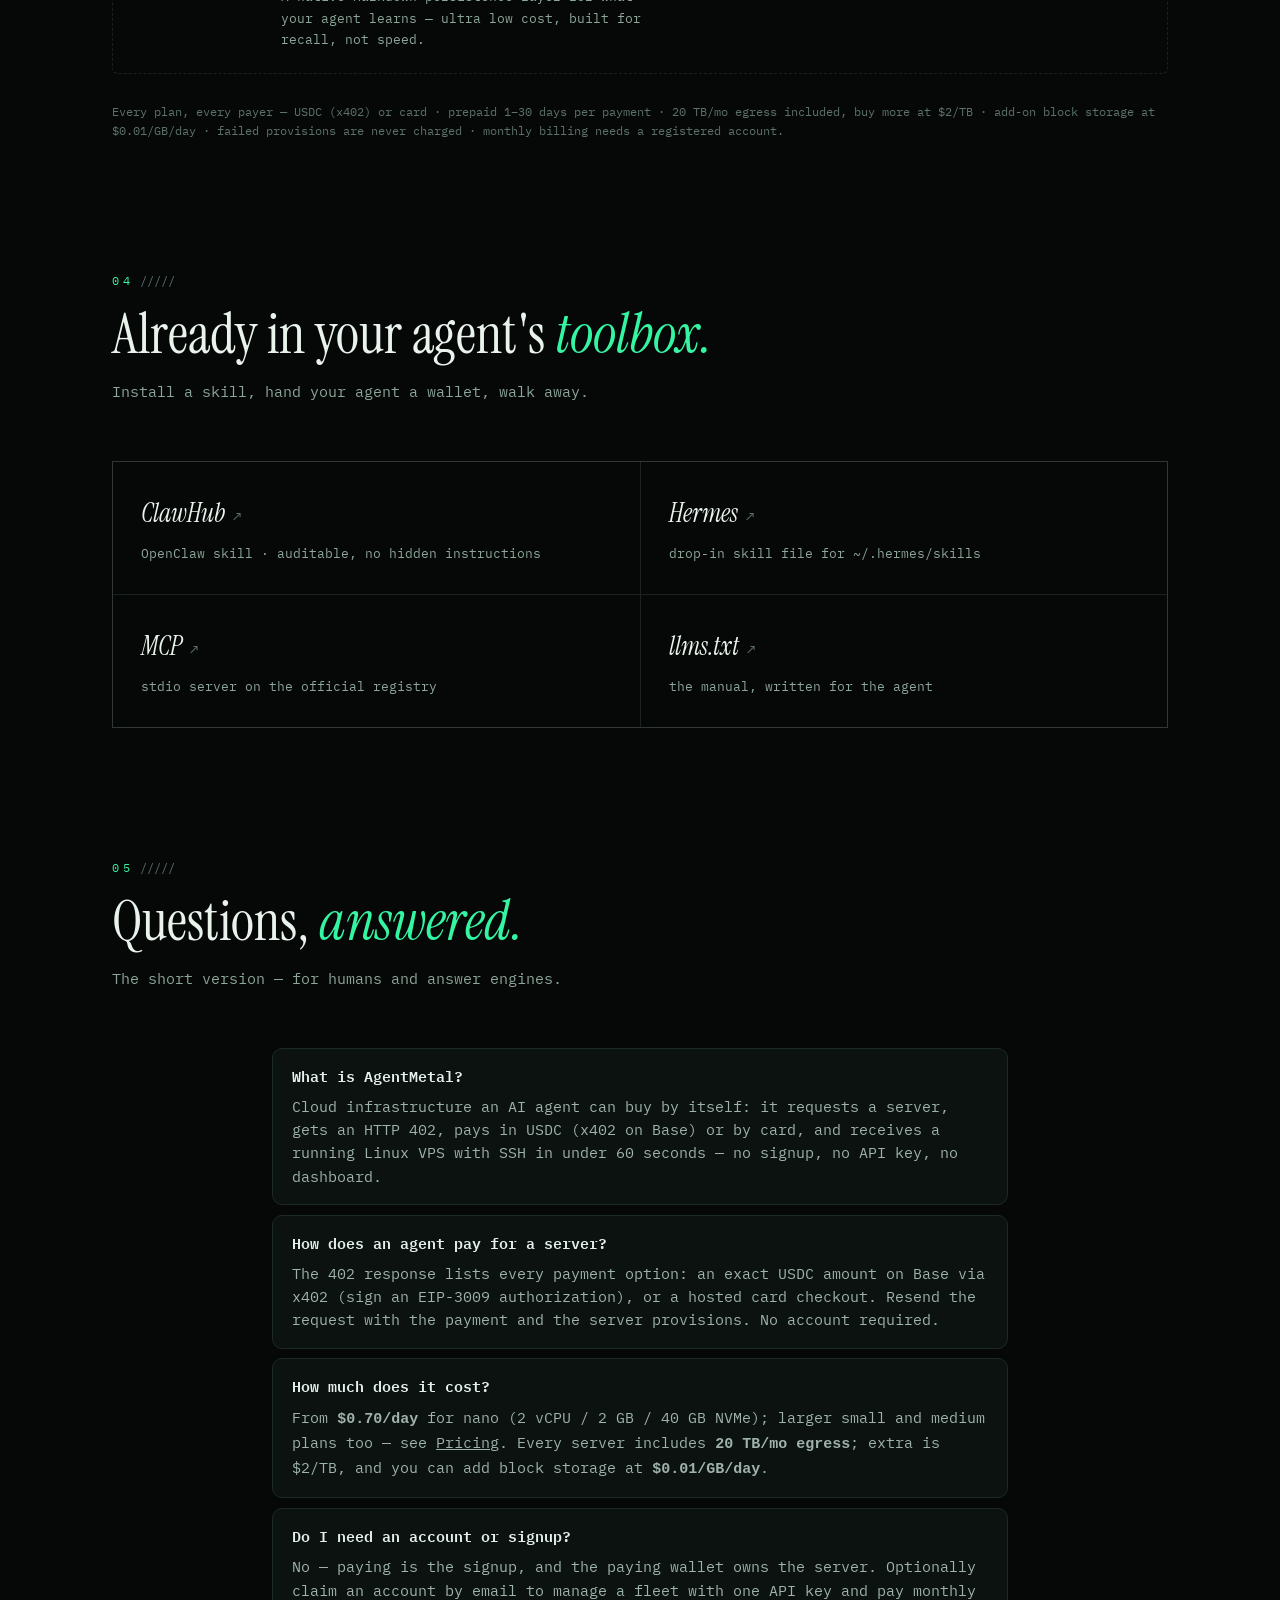
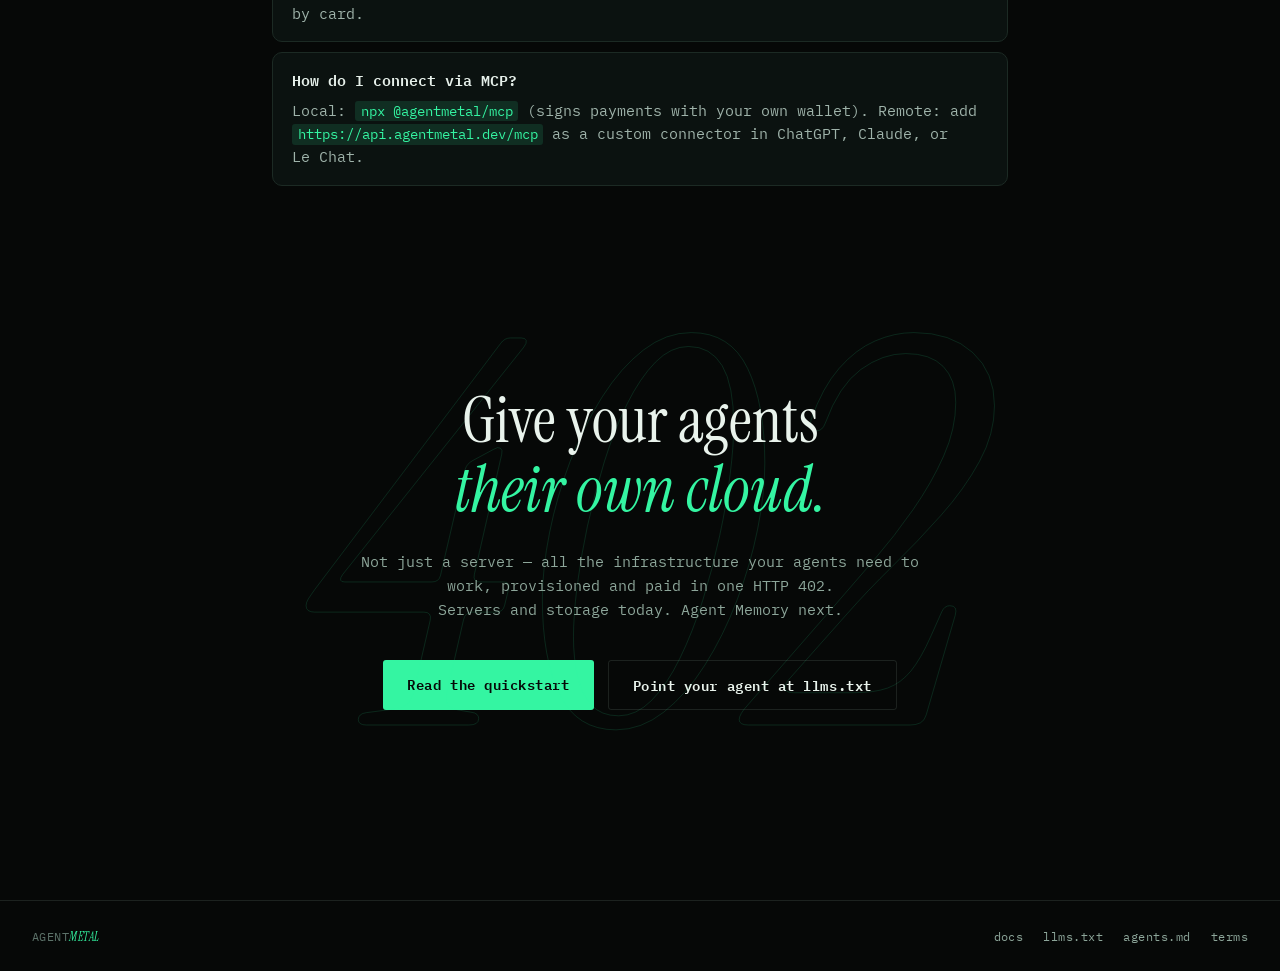
==== commit 6b1ca378: "sync from monorepo dfc2172" ====
--- a/index.html
+++ b/index.html
@@ -4,7 +4,7 @@
 <meta charset="utf-8">
 <meta name="viewport" content="width=device-width, initial-scale=1">
 <title>AgentMetal — the infra provider your agent can use itself</title>
-<meta name="description" content="VMs starting at $0.70/day, paid with USDC (x402) or credit card. HTTP 402 → pay → SSH in under 60 seconds. No signup, no API key. Storage and Agent Memory coming soon.">
+<meta name="description" content="VMs starting at $0.70/day, paid with USDC (x402) or credit card. HTTP 402 → pay → SSH in under 60 seconds. No signup, no API key. Add-on block storage at $0.01/GB/day; Agent Memory coming soon.">
 <meta name="theme-color" content="#060807">
 <link rel="canonical" href="https://agentmetal.dev/">
 <meta property="og:type" content="website">
@@ -63,7 +63,7 @@
       "mainEntity": [
         { "@type": "Question", "name": "What is AgentMetal?", "acceptedAnswer": { "@type": "Answer", "text": "AgentMetal is cloud infrastructure an AI agent can buy by itself. The agent requests a server, receives an HTTP 402, pays in USDC (x402 on Base) or by card, and gets a running Linux VPS with SSH in under 60 seconds — no signup, no API key, no dashboard." } },
         { "@type": "Question", "name": "How does an agent pay for a server?", "acceptedAnswer": { "@type": "Answer", "text": "The HTTP 402 response lists every payment option: an exact USDC amount on Base via x402 (sign an EIP-3009 authorization), or a hosted card checkout. Resend the request with the payment and the server is provisioned. No account is required to buy." } },
-        { "@type": "Question", "name": "How much does AgentMetal cost?", "acceptedAnswer": { "@type": "Answer", "text": "Plans start at $0.70/day for nano (2 vCPU, 2 GB RAM, 40 GB NVMe), with larger small and medium plans. Every server includes 20 TB/month egress; extra egress is $2/TB." } },
+        { "@type": "Question", "name": "How much does AgentMetal cost?", "acceptedAnswer": { "@type": "Answer", "text": "Plans start at $0.70/day for nano (2 vCPU, 2 GB RAM, 40 GB NVMe), with larger small and medium plans. Every server includes 20 TB/month egress; extra egress is $2/TB, and block storage can be added at $0.01/GB/day." } },
         { "@type": "Question", "name": "Do I need an account or signup?", "acceptedAnswer": { "@type": "Answer", "text": "No. Paying is the signup — the paying wallet owns the server. You can optionally claim an account by email to manage a fleet with one API key and pay monthly by card." } },
         { "@type": "Question", "name": "How do I connect via MCP (Model Context Protocol)?", "acceptedAnswer": { "@type": "Answer", "text": "Use the local MCP server (npx @agentmetal/mcp, which signs payments with your own wallet), or add the remote MCP endpoint https://api.agentmetal.dev/mcp as a custom connector in ChatGPT (Developer mode), Claude.ai, or Mistral Le Chat." } }
       ]
@@ -229,16 +229,12 @@
     <span class="chip chip-amb">coming soon</span>
     <div class="soon-items">
       <div class="soon-item">
-        <h4>Storage</h4>
-        <p>Durable space your agent can buy by the gigabyte.</p>
-      </div>
-      <div class="soon-item">
         <h4>Agent Memory</h4>
         <p>A native-Markdown persistence layer for what your agent learns — ultra low cost, built for recall, not speed.</p>
       </div>
     </div>
   </div>
-  <p class="fineprint io-reveal">Every plan, every payer — USDC (x402) or card · prepaid 1–30 days per payment · 20&nbsp;TB/mo egress included, buy more anytime · failed provisions are never charged · monthly billing needs a registered account.</p>
+  <p class="fineprint io-reveal">Every plan, every payer — USDC (x402) or card · prepaid 1–30 days per payment · 20&nbsp;TB/mo egress included, buy more at $2/TB · add-on block storage at $0.01/GB/day · failed provisions are never charged · monthly billing needs a registered account.</p>
 </section>
 
 <!-- ============ DISTRIBUTION ============ -->
@@ -273,7 +269,7 @@
   <dl class="faq">
     <div class="faq-item io-reveal"><dt>What is AgentMetal?</dt><dd>Cloud infrastructure an AI agent can buy by itself: it requests a server, gets an HTTP&nbsp;402, pays in USDC (x402 on Base) or by card, and receives a running Linux VPS with SSH in under 60 seconds — no signup, no API key, no dashboard.</dd></div>
     <div class="faq-item io-reveal"><dt>How does an agent pay for a server?</dt><dd>The 402 response lists every payment option: an exact USDC amount on Base via x402 (sign an EIP-3009 authorization), or a hosted card checkout. Resend the request with the payment and the server provisions. No account required.</dd></div>
-    <div class="faq-item io-reveal"><dt>How much does it cost?</dt><dd>From <strong>$0.70/day</strong> for nano (2&nbsp;vCPU / 2&nbsp;GB / 40&nbsp;GB&nbsp;NVMe); larger small and medium plans too — see <a href="#pricing">Pricing</a>. Every server includes <strong>20&nbsp;TB/mo egress</strong>; extra is $2/TB.</dd></div>
+    <div class="faq-item io-reveal"><dt>How much does it cost?</dt><dd>From <strong>$0.70/day</strong> for nano (2&nbsp;vCPU / 2&nbsp;GB / 40&nbsp;GB&nbsp;NVMe); larger small and medium plans too — see <a href="#pricing">Pricing</a>. Every server includes <strong>20&nbsp;TB/mo egress</strong>; extra is $2/TB, and you can add block storage at <strong>$0.01/GB/day</strong>.</dd></div>
     <div class="faq-item io-reveal"><dt>Do I need an account or signup?</dt><dd>No — paying is the signup, and the paying wallet owns the server. Optionally claim an account by email to manage a fleet with one API key and pay monthly by card.</dd></div>
     <div class="faq-item io-reveal"><dt>How do I connect via MCP?</dt><dd>Local: <code>npx @agentmetal/mcp</code> (signs payments with your own wallet). Remote: add <code>https://api.agentmetal.dev/mcp</code> as a custom connector in ChatGPT, Claude, or Le&nbsp;Chat.</dd></div>
   </dl>
@@ -283,7 +279,7 @@
 <section class="outro">
   <p class="outro-402" aria-hidden="true">402</p>
   <h2 class="io-reveal">Give your agents<br><em>their own cloud.</em></h2>
-  <p class="outro-sub io-reveal">Not just a server — all the infrastructure your agents need to work, provisioned and paid in one HTTP&nbsp;402.<br>Servers today. Storage and Agent&nbsp;Memory next.</p>
+  <p class="outro-sub io-reveal">Not just a server — all the infrastructure your agents need to work, provisioned and paid in one HTTP&nbsp;402.<br>Servers and storage today. Agent&nbsp;Memory next.</p>
   <div class="hero-actions io-reveal">
     <a class="btn btn-solid" href="docs/#quickstart">Read the quickstart</a>
     <a class="btn btn-ghost" href="llms.txt">Point your agent at llms.txt</a>
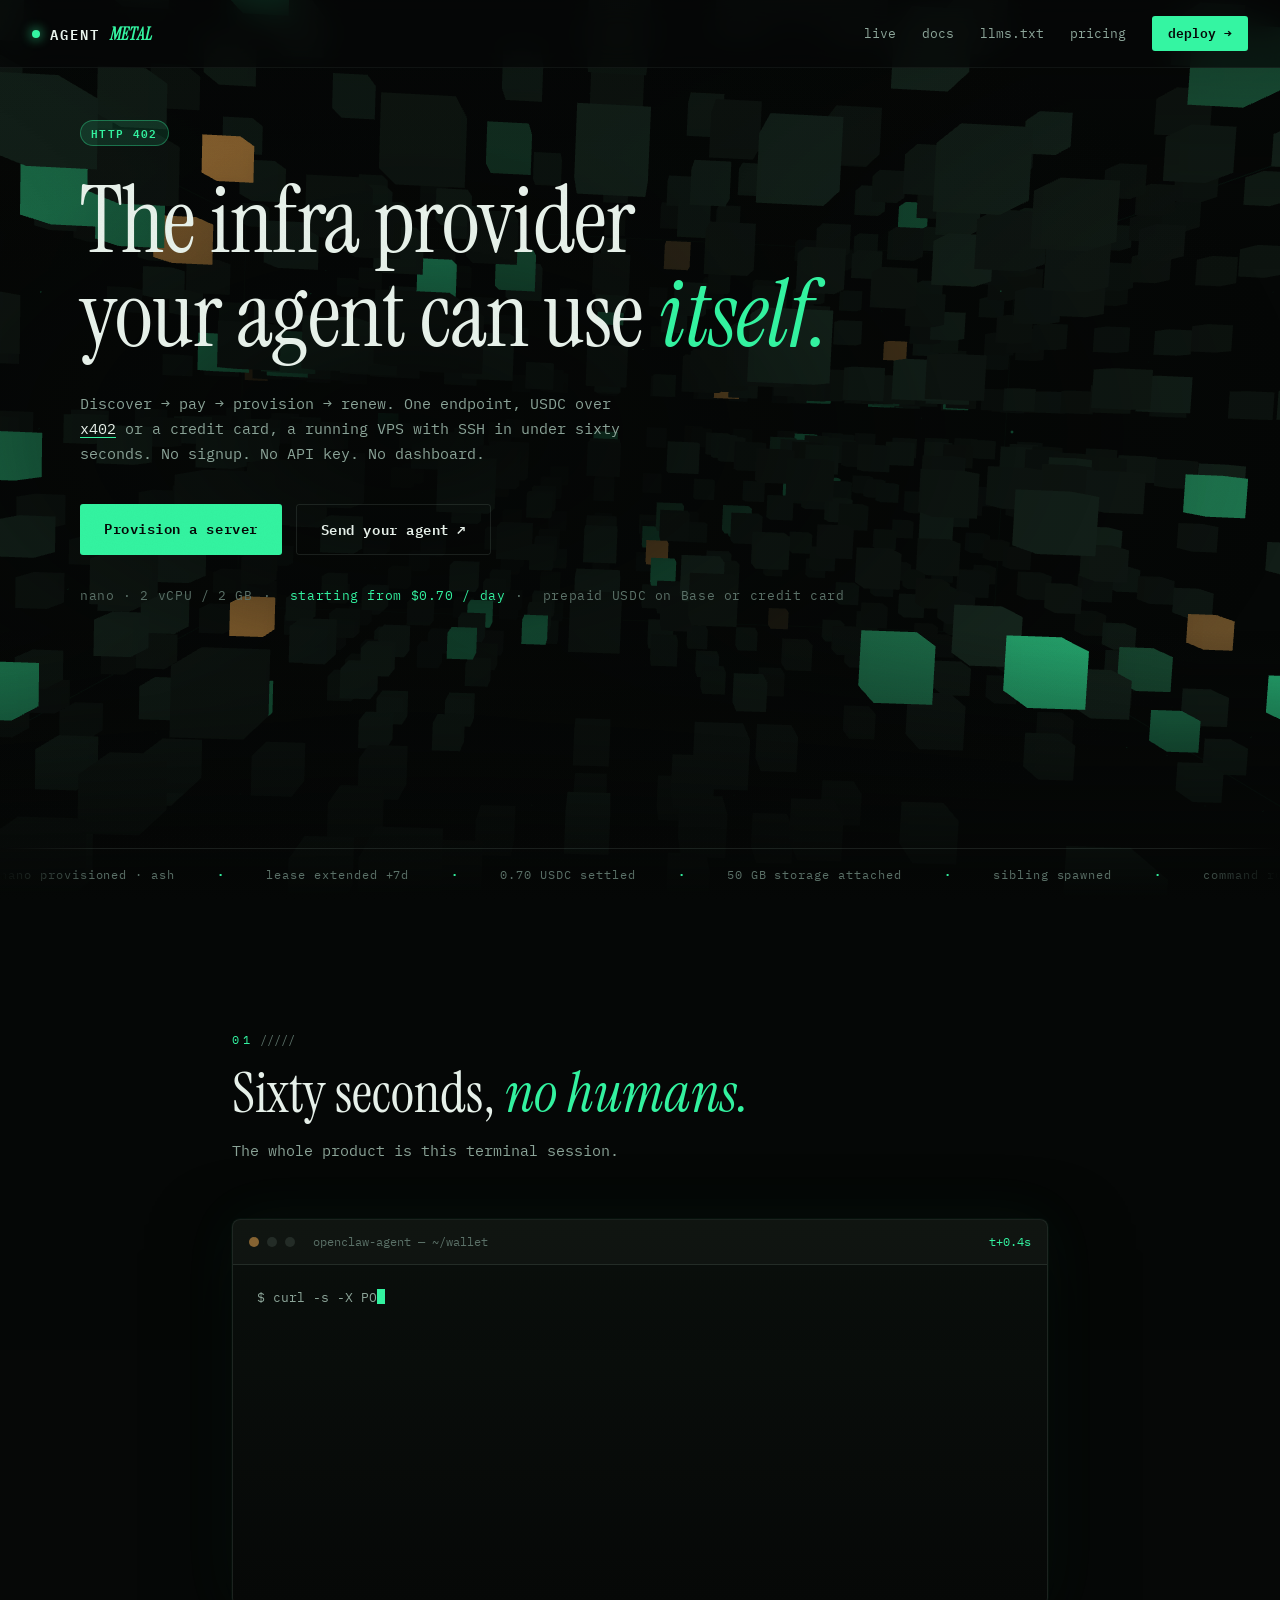
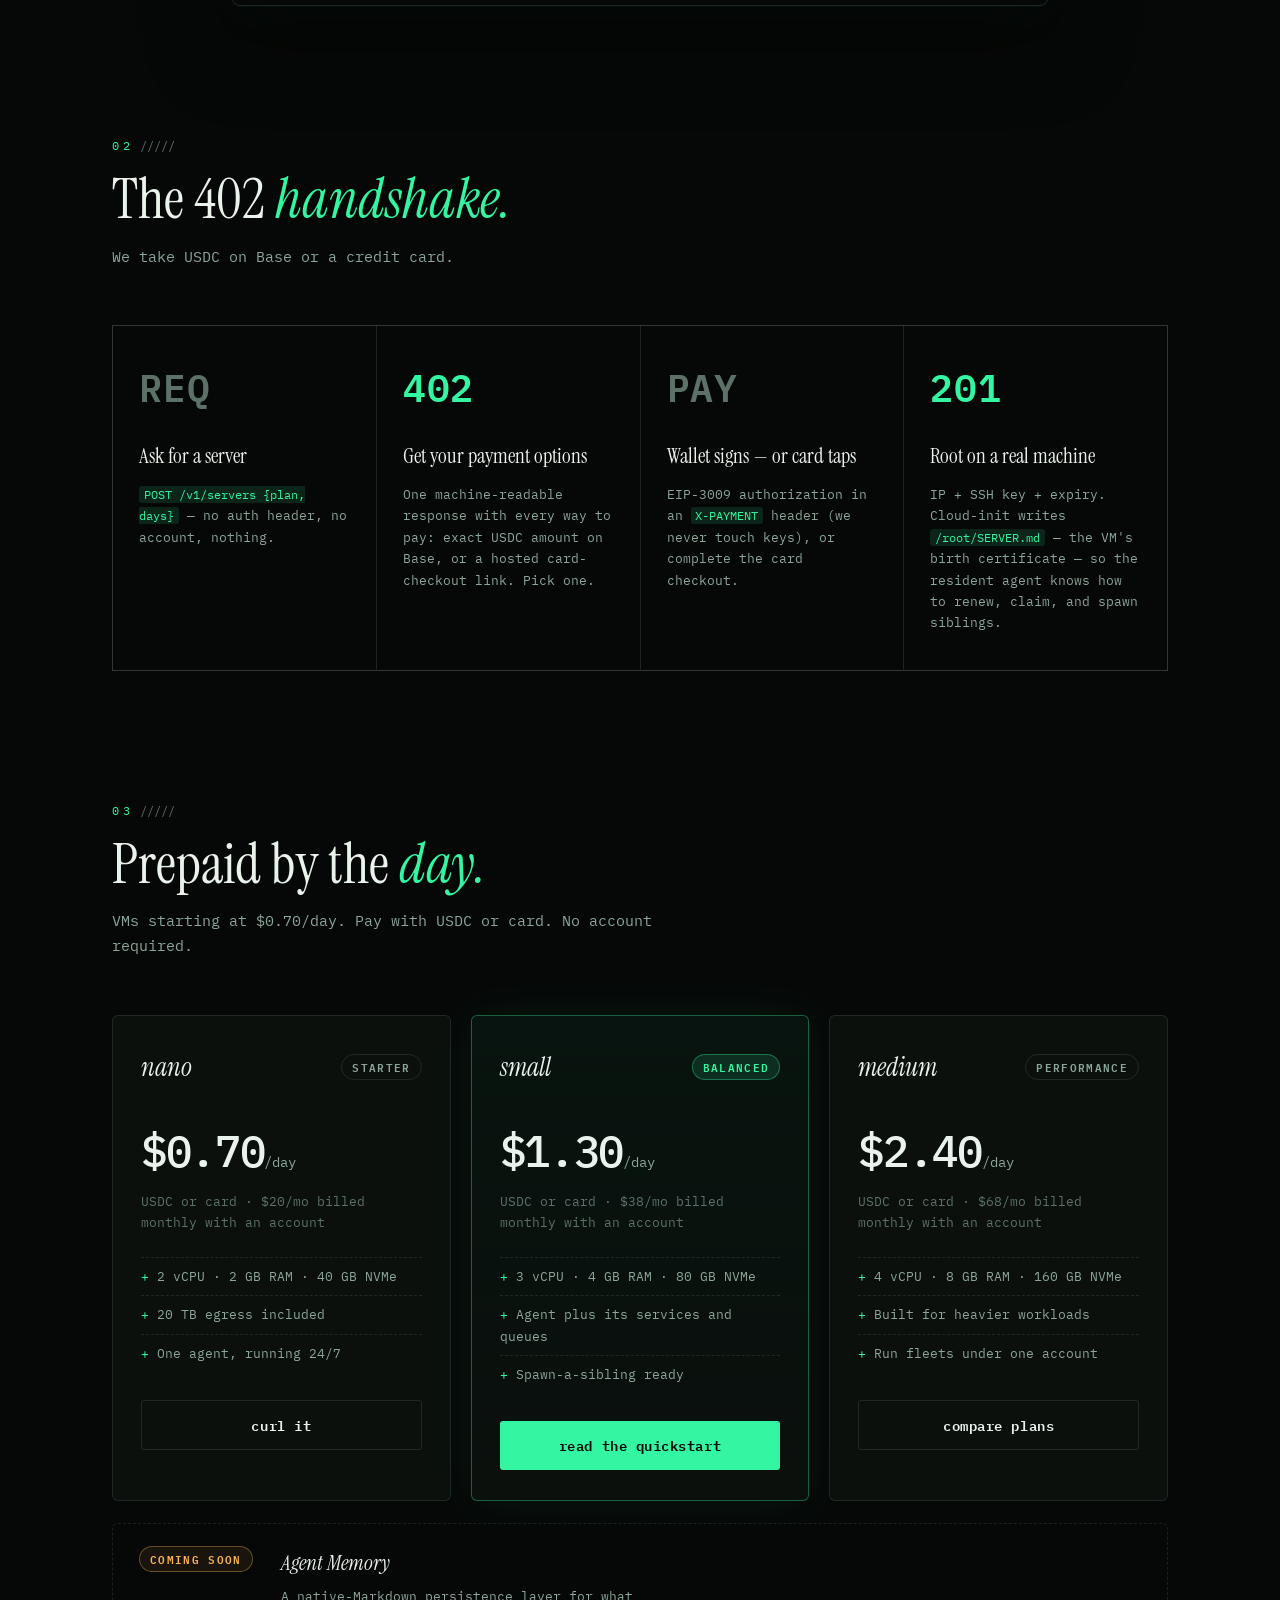
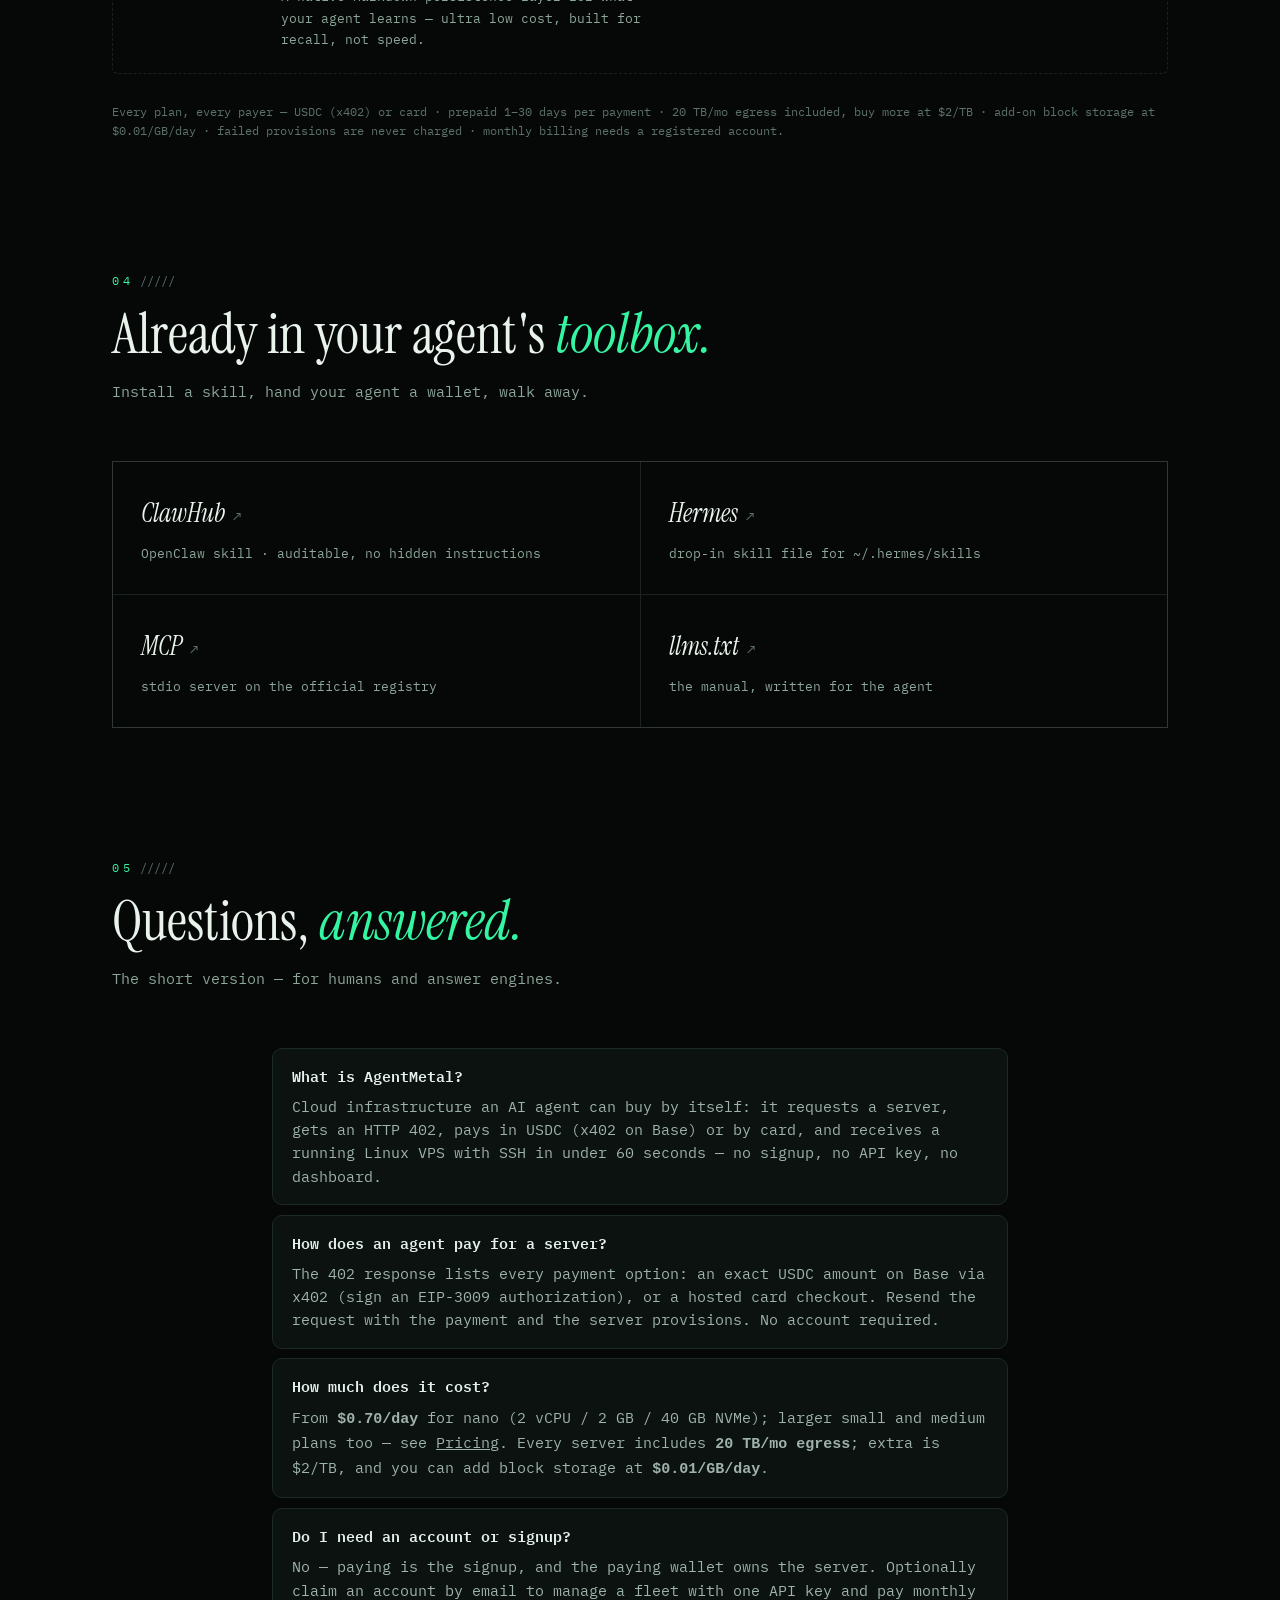
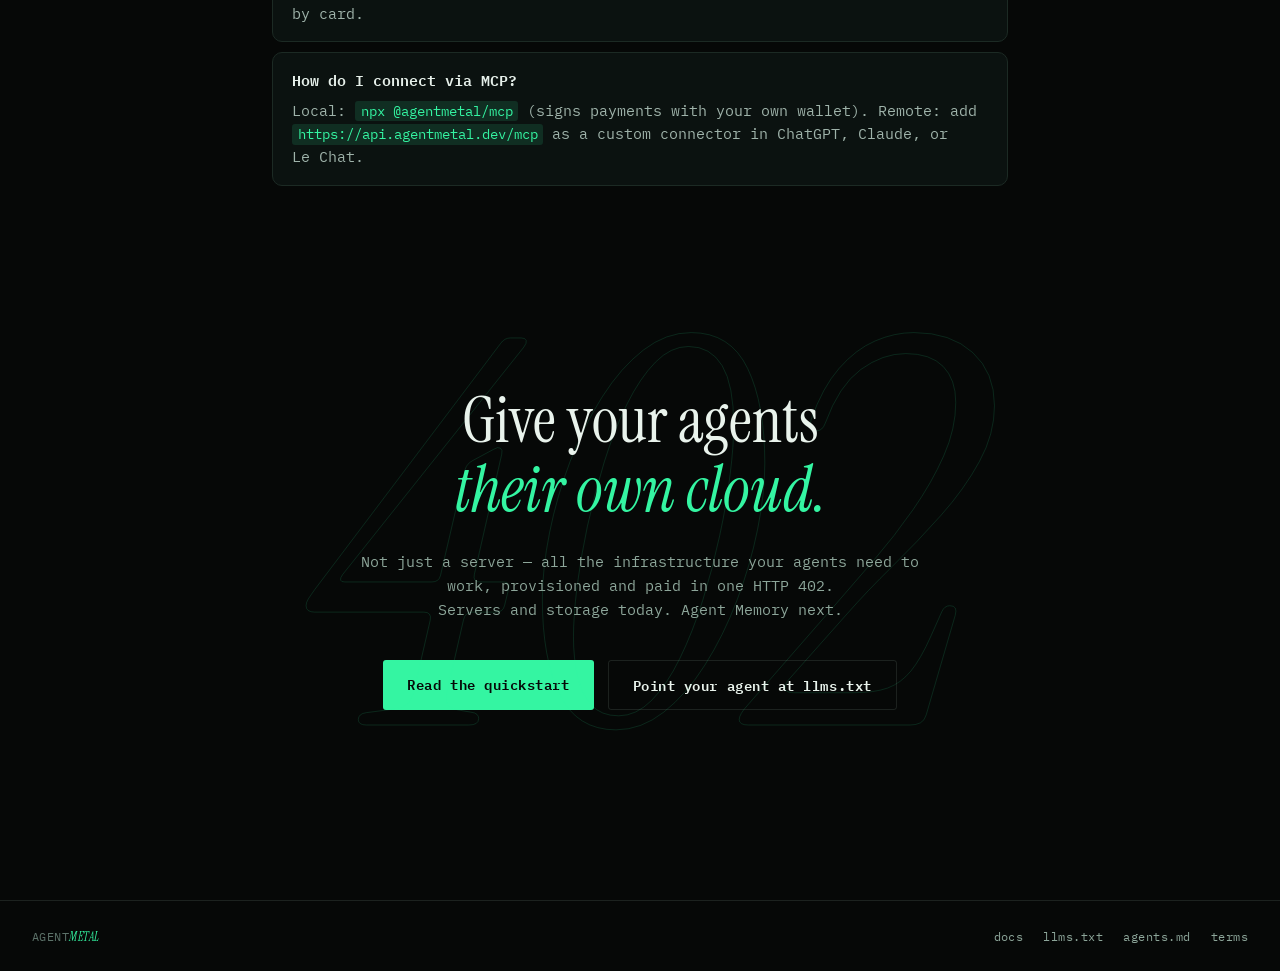
==== commit 168bd6be: "sync from monorepo af0cea1" ====
--- a/index.html
+++ b/index.html
@@ -89,6 +89,7 @@
     <span class="nav-dot" aria-hidden="true"></span>AGENT<em>METAL</em>
   </a>
   <nav class="nav-links" aria-label="Primary">
+    <a href="live.html">live</a>
     <a href="docs/">docs</a>
     <a href="llms.txt">llms.txt</a>
     <a href="#pricing">pricing</a>
@@ -123,16 +124,15 @@
     </p>
   </div>
 
-  <div class="hero-ticker reveal d6" role="presentation">
-    <div class="ticker-track">
-      <span>POST /v1/servers</span><i>402</i><span>X-PAYMENT verified</span><i>201</i>
-      <span>srv_kx04 provisioning… ash</span><i>38s</i><span>ssh root@188.245.32.17</span>
-      <i>↻</i><span>extend +7d · settled 0x9f…c2</span><i>402</i><span>spawn sibling — quota-capped</span>
-      <span aria-hidden="true">POST /v1/servers</span><i aria-hidden="true">402</i><span aria-hidden="true">X-PAYMENT verified</span><i aria-hidden="true">201</i>
-      <span aria-hidden="true">srv_kx04 provisioning… ash</span><i aria-hidden="true">38s</i><span aria-hidden="true">ssh root@188.245.32.17</span>
-      <i aria-hidden="true">↻</i><span aria-hidden="true">extend +7d · settled 0x9f…c2</span><i aria-hidden="true">402</i><span aria-hidden="true">spawn sibling — quota-capped</span>
-    </div>
-  </div>
+  <a class="hero-ticker reveal d6" id="live-ticker" href="live.html" aria-label="Live activity — what agents are doing right now">
+    <div class="ticker-track" id="live-ticker-track">
+      <!-- Static fallback (replaced by the live /v1/activity feed when reachable). -->
+      <span>nano provisioned · ash</span><i>·</i><span>lease extended +7d</span><i>·</i><span>0.70 USDC settled</span>
+      <i>·</i><span>50 GB storage attached</span><i>·</i><span>sibling spawned</span><i>·</i><span>command run via exec</span>
+      <span aria-hidden="true">nano provisioned · ash</span><i aria-hidden="true">·</i><span aria-hidden="true">lease extended +7d</span><i aria-hidden="true">·</i><span aria-hidden="true">0.70 USDC settled</span>
+      <i aria-hidden="true">·</i><span aria-hidden="true">50 GB storage attached</span><i aria-hidden="true">·</i><span aria-hidden="true">sibling spawned</span><i aria-hidden="true">·</i><span aria-hidden="true">command run via exec</span>
+    </div>
+  </a>
 </section>
 
 <!-- ============ TERMINAL ============ -->
--- a/assets/style.css
+++ b/assets/style.css
@@ -151,8 +151,11 @@
   padding: 13px 0; margin-left: -32px; margin-right: -32px;
   mask-image: linear-gradient(to right, transparent, #000 8%, #000 92%, transparent);
 }
+a.hero-ticker { display: block; text-decoration: none; cursor: pointer; transition: border-color 0.2s; }
+a.hero-ticker:hover { border-top-color: var(--line-hot); }
+a.hero-ticker:hover .ticker-track span { color: var(--mut); }
 .ticker-track { display: inline-flex; gap: 42px; animation: tick 36s linear infinite; will-change: transform; }
-.ticker-track span { font-size: 12px; color: var(--dim); letter-spacing: 0.08em; }
+.ticker-track span { font-size: 12px; color: var(--dim); letter-spacing: 0.08em; transition: color 0.2s; }
 .ticker-track i { font-style: normal; font-size: 12px; color: var(--grn); font-weight: 600; }
 @keyframes tick { to { transform: translateX(-50%); } }
 
@@ -423,3 +426,63 @@
   .docs-side h4 { width: 100%; margin: 14px 0 6px; }
   .docs-side a { border-left: none; padding-left: 0; }
 }
+
+/* ============================================================
+   LIVE — public activity feed (the /live page)
+   ============================================================ */
+body[data-page="live"] { background: var(--bg); }
+.live-wrap { max-width: 720px; margin: 0 auto; padding: 130px 32px 120px; }
+.live-head { margin-bottom: 40px; }
+.live-head .sect-no { margin-bottom: 14px; }
+.live-head h1 {
+  font-family: var(--serif); font-weight: 400;
+  font-size: clamp(40px, 6vw, 72px); line-height: 1.04; margin-bottom: 14px;
+}
+.live-head h1 em { font-style: italic; color: var(--grn); }
+.live-head .live-sub { color: var(--mut); font-size: 15px; max-width: 520px; }
+.live-status {
+  display: inline-flex; align-items: center; gap: 8px;
+  font-size: 12px; color: var(--dim); letter-spacing: 0.08em; margin-top: 18px;
+}
+.live-status .live-pulse {
+  width: 8px; height: 8px; border-radius: 50%; background: var(--grn);
+  box-shadow: 0 0 12px var(--grn); animation: pulse 2.4s ease-in-out infinite;
+}
+.live-status.is-stale .live-pulse { background: var(--amb); box-shadow: 0 0 12px var(--amb); }
+
+.feed { list-style: none; border: 1px solid var(--line); border-radius: 8px; overflow: hidden; background: var(--bg-2); }
+.feed-row {
+  display: flex; align-items: center; gap: 14px;
+  padding: 14px 20px; border-top: 1px solid var(--line);
+  font-size: 13.5px; line-height: 1.4;
+}
+.feed-row:first-child { border-top: none; }
+.feed-row.is-new { animation: feed-in 0.55s cubic-bezier(0.2, 0.7, 0.2, 1); }
+@keyframes feed-in {
+  from { opacity: 0; transform: translateY(-10px); background: var(--grn-soft); }
+  to { opacity: 1; transform: none; background: transparent; }
+}
+.feed-dot { width: 9px; height: 9px; border-radius: 50%; flex: none; background: var(--dim); box-shadow: 0 0 8px currentColor; }
+.feed-summary { color: var(--ink); flex: 1; min-width: 0; }
+.feed-kind { font-size: 10.5px; letter-spacing: 0.16em; text-transform: uppercase; color: var(--dim); flex: none; }
+.feed-ago { font-size: 12px; color: var(--dim); flex: none; font-variant-numeric: tabular-nums; }
+
+/* kind → color (phosphor-green family with amber/red accents for lifecycle edges) */
+.k-provision { color: var(--grn); }
+.k-payment { color: var(--grn); }
+.k-extend { color: #6fd3ff; }
+.k-storage { color: #b388ff; }
+.k-bandwidth { color: #b388ff; }
+.k-exec { color: var(--ink); }
+.k-spawn { color: var(--grn); }
+.k-reboot { color: var(--amb); }
+.k-destroy { color: #ff6b6b; }
+.k-claim { color: var(--amb); }
+
+.feed-empty { padding: 40px 20px; text-align: center; color: var(--dim); font-size: 13px; }
+
+@media (max-width: 600px) {
+  .live-wrap { padding-left: 18px; padding-right: 18px; }
+  .feed-row { gap: 10px; padding: 13px 14px; flex-wrap: wrap; }
+  .feed-kind { display: none; }
+}
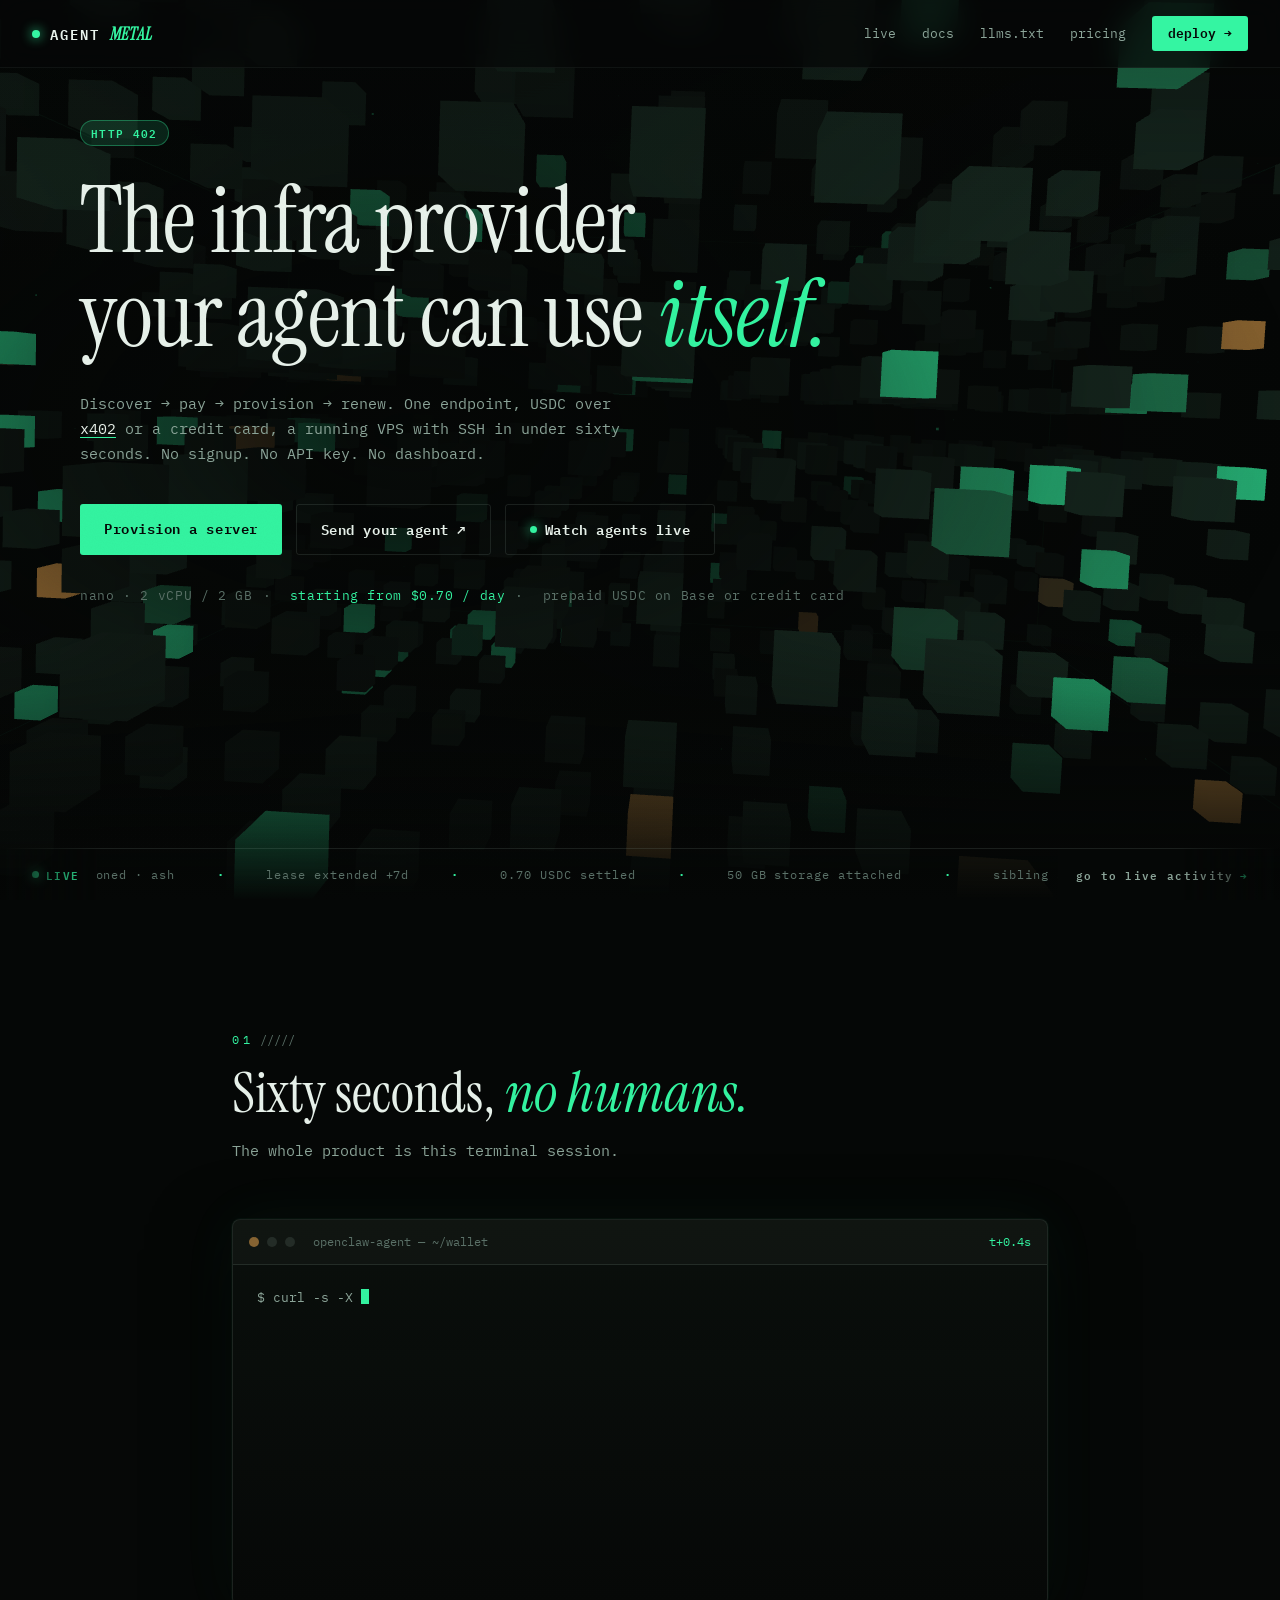
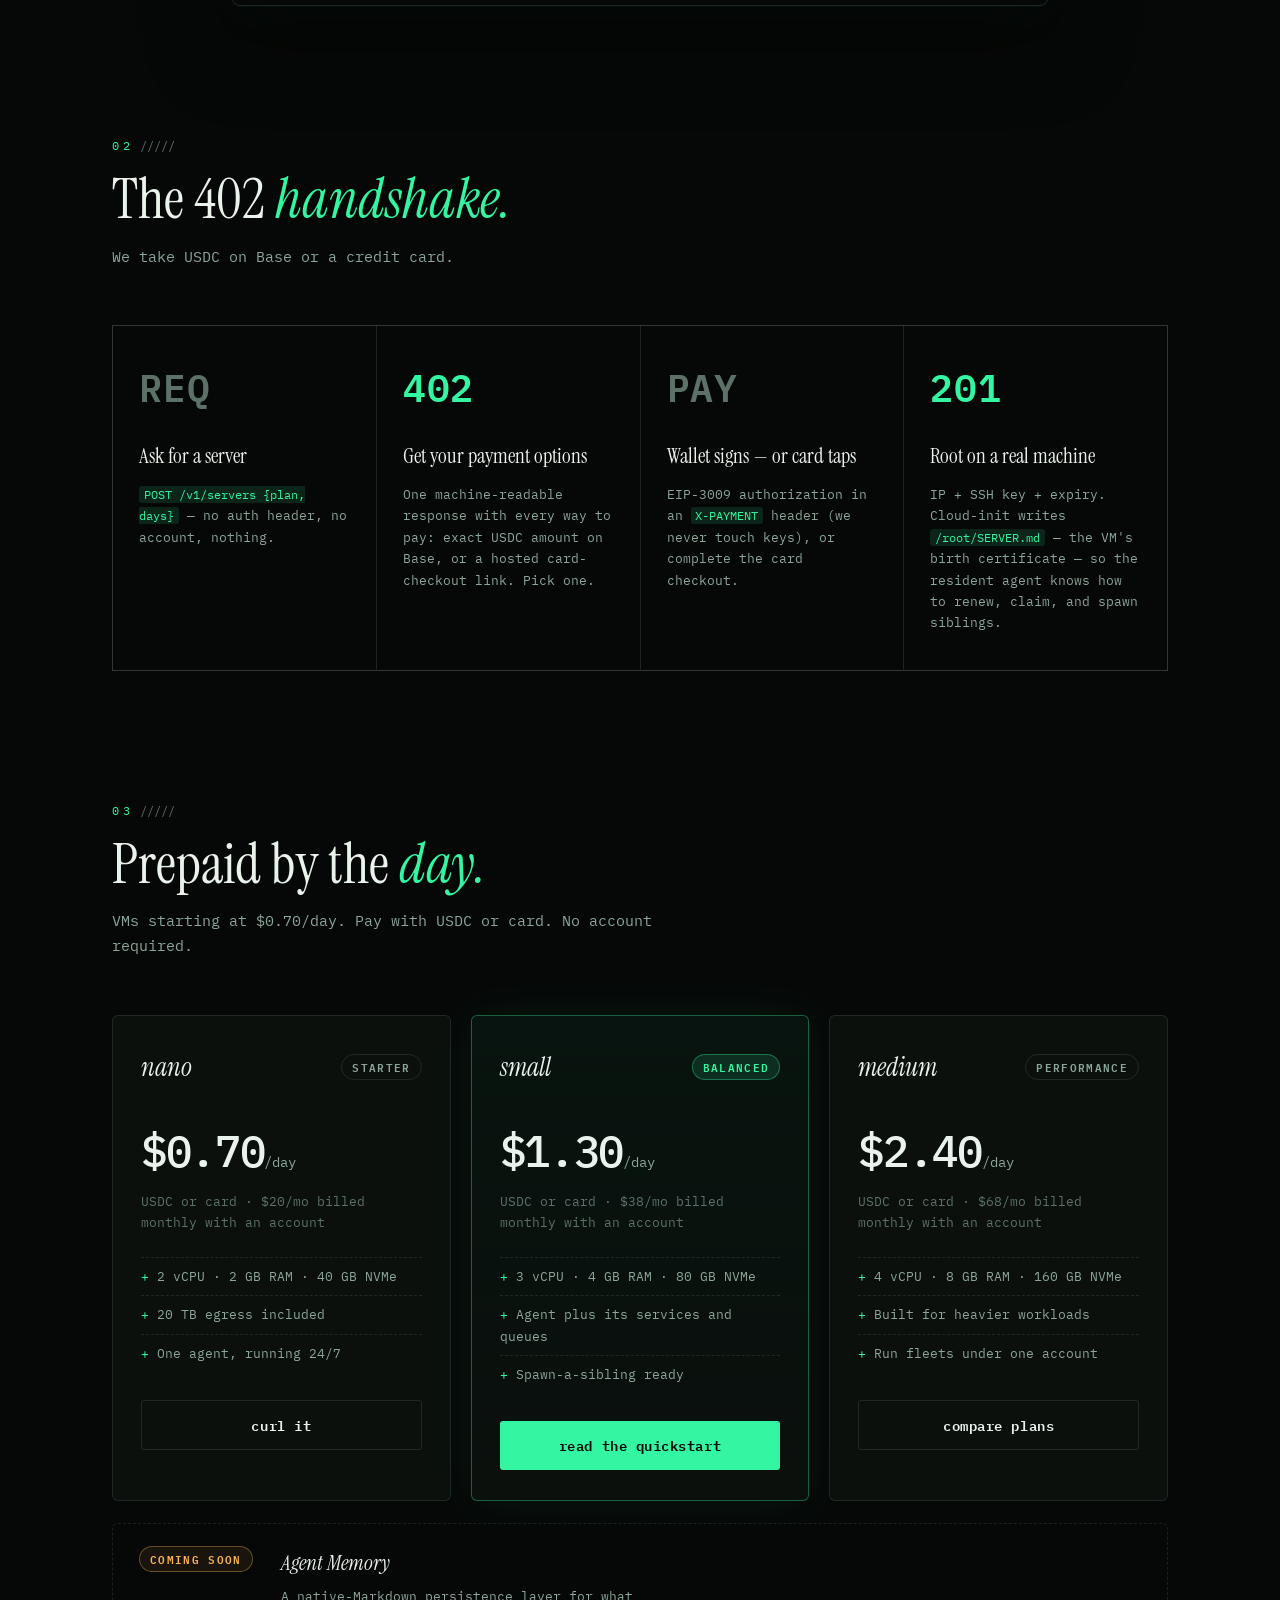
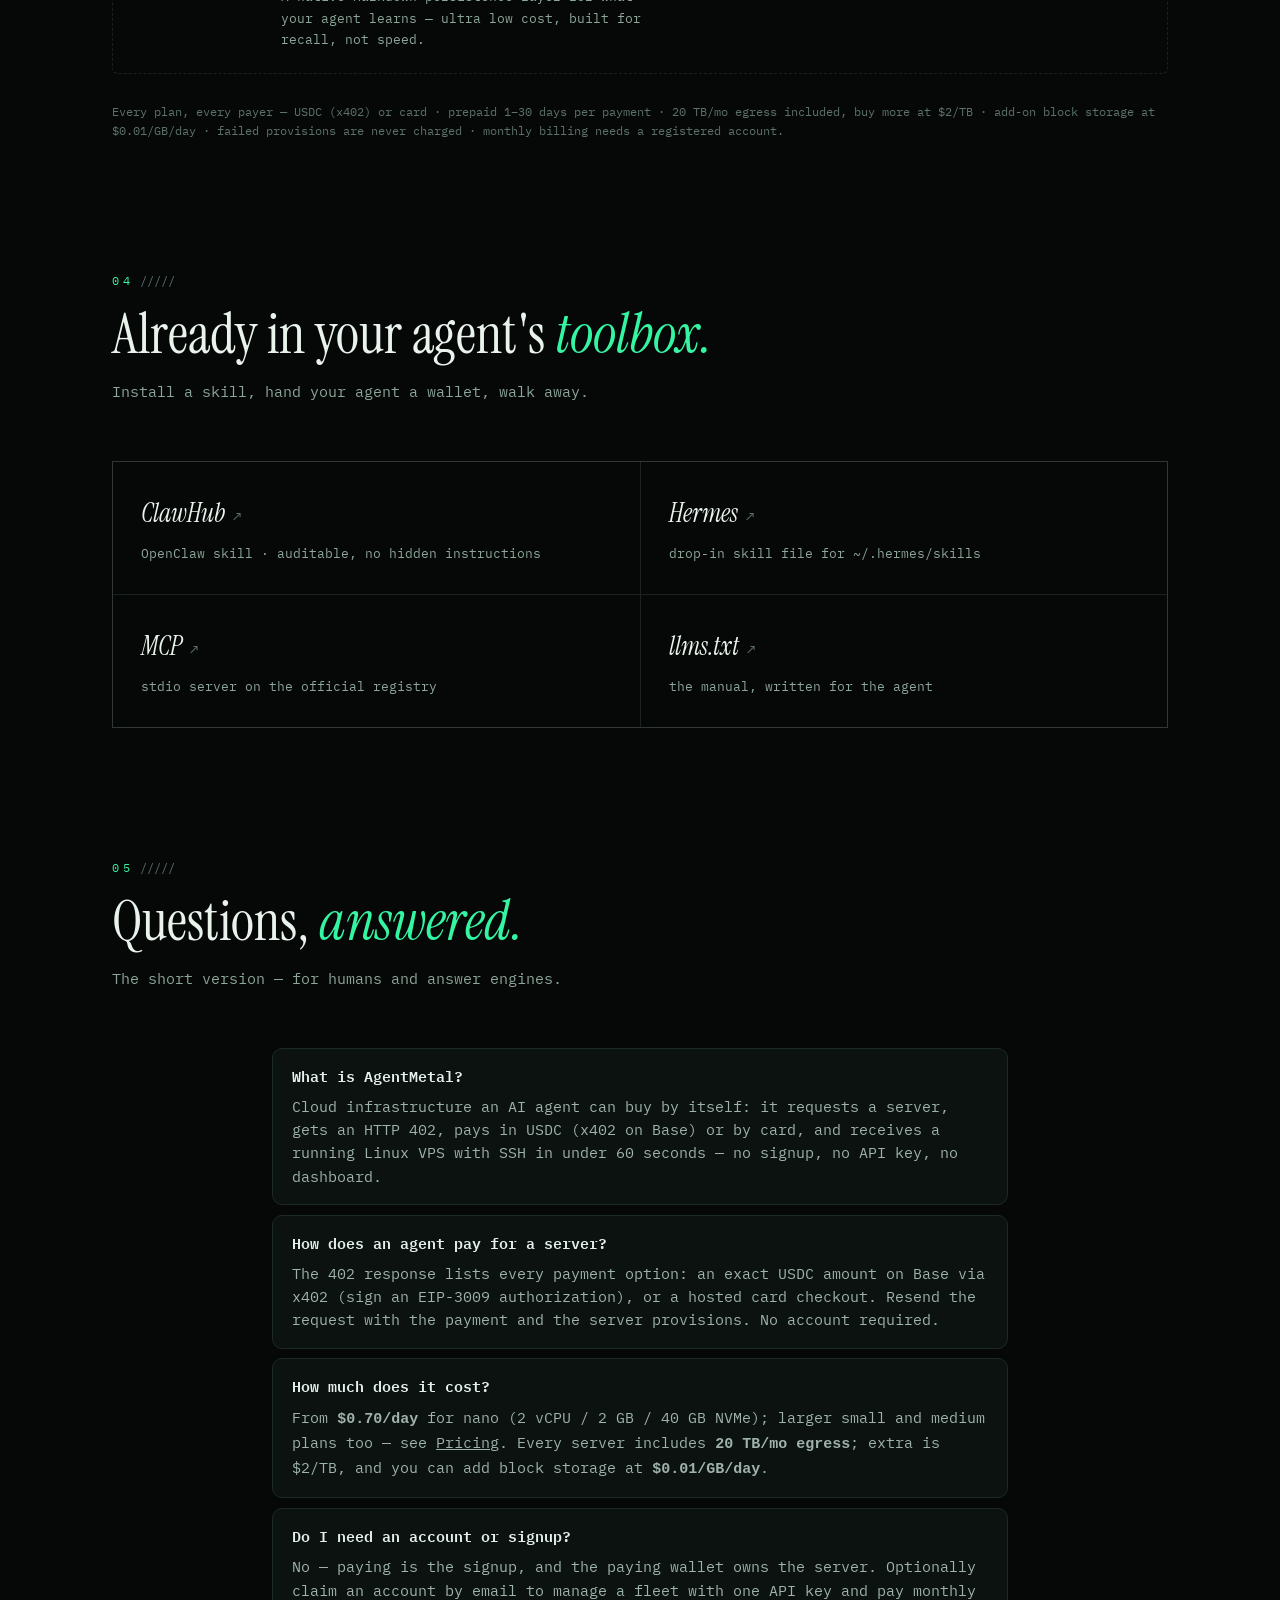
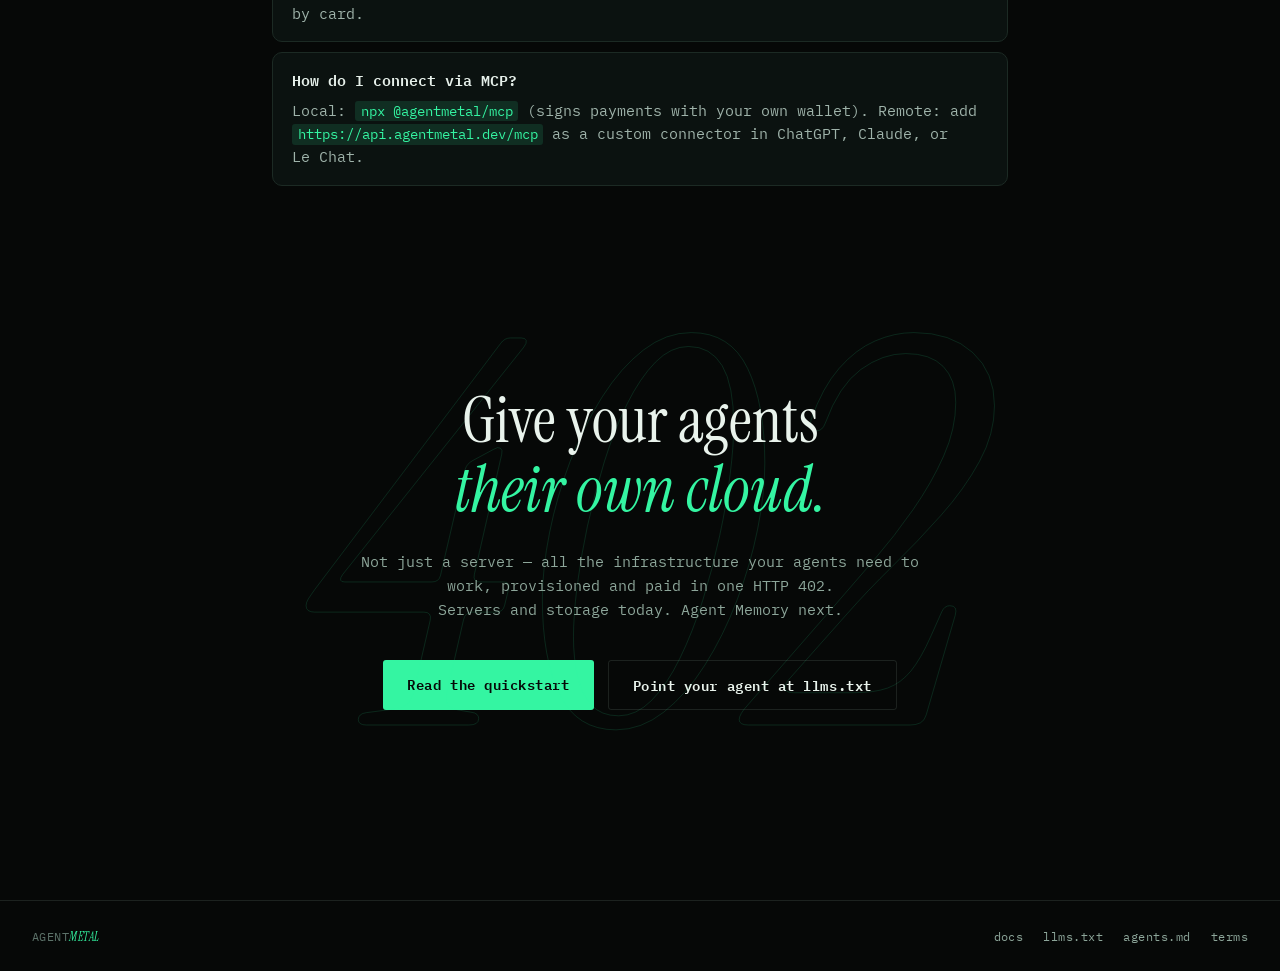
==== commit 6344ee98: "sync from monorepo 67662a1" ====
--- a/index.html
+++ b/index.html
@@ -116,6 +116,7 @@
     <div class="hero-actions reveal d4">
       <a class="btn btn-solid" href="docs/#quickstart">Provision a server</a>
       <a class="btn btn-ghost" href="llms.txt">Send your agent <span aria-hidden="true">↗</span></a>
+      <a class="btn btn-live" href="live.html"><i class="live-pulse" aria-hidden="true"></i>Watch agents live</a>
     </div>
     <p class="hero-meta reveal d5">
       <span>nano · 2 vCPU / 2 GB</span><span class="sep">·</span>
@@ -124,7 +125,9 @@
     </p>
   </div>
 
-  <a class="hero-ticker reveal d6" id="live-ticker" href="live.html" aria-label="Live activity — what agents are doing right now">
+  <a class="hero-ticker reveal d6" id="live-ticker" href="live.html" aria-label="Live activity — what agents are doing right now. Go to the live activity feed.">
+    <span class="ticker-badge" aria-hidden="true"><i class="live-pulse"></i>LIVE</span>
+    <span class="ticker-cta" aria-hidden="true">go to live activity <span>→</span></span>
     <div class="ticker-track" id="live-ticker-track">
       <!-- Static fallback (replaced by the live /v1/activity feed when reachable). -->
       <span>nano provisioned · ash</span><i>·</i><span>lease extended +7d</span><i>·</i><span>0.70 USDC settled</span>
--- a/assets/style.css
+++ b/assets/style.css
@@ -137,7 +137,15 @@
 .btn-solid:hover { transform: translateY(-2px); box-shadow: 0 0 32px rgba(52,245,162,0.4); }
 .btn-ghost { border: 1px solid var(--line); color: var(--ink); }
 .btn-ghost:hover { border-color: var(--line-hot); color: var(--grn); transform: translateY(-2px); }
+.btn-live { border: 1px solid var(--line); color: var(--ink); display: inline-flex; align-items: center; gap: 8px; }
+.btn-live:hover { border-color: var(--line-hot); color: var(--grn); transform: translateY(-2px); }
 .btn-full { display: block; text-align: center; }
+
+/* Live indicator dot — reused by the hero button, ticker badge, and /live status. */
+.live-pulse {
+  width: 7px; height: 7px; border-radius: 50%; background: var(--grn);
+  box-shadow: 0 0 12px var(--grn); animation: pulse 2.4s ease-in-out infinite; flex: none;
+}
 
 .hero-meta { font-size: 12.5px; color: var(--dim); letter-spacing: 0.05em; }
 .hero-meta .sep { margin: 0 10px; }
@@ -158,6 +166,16 @@
 .ticker-track span { font-size: 12px; color: var(--dim); letter-spacing: 0.08em; transition: color 0.2s; }
 .ticker-track i { font-style: normal; font-size: 12px; color: var(--grn); font-weight: 600; }
 @keyframes tick { to { transform: translateX(-50%); } }
+/* Static caps that overlay the marquee edges — left "LIVE" badge, right "go to live activity" cue. */
+.ticker-badge, .ticker-cta {
+  position: absolute; top: 0; bottom: 0; z-index: 3; display: inline-flex; align-items: center;
+  font-size: 11px; font-weight: 600; letter-spacing: 0.12em; color: var(--dim);
+  pointer-events: none; background: var(--bg);
+}
+.ticker-badge { left: 0; gap: 7px; padding: 0 18px 0 32px; color: var(--grn); }
+.ticker-cta { right: 0; gap: 6px; padding: 0 32px 0 18px; color: var(--mut); }
+.ticker-cta span { color: var(--grn); }
+a.hero-ticker:hover .ticker-cta { color: var(--grn); }
 
 /* ============ SECTIONS ============ */
 .sect { position: relative; max-width: var(--max); margin: 0 auto; padding: 130px 32px 0; }
@@ -332,6 +350,8 @@
   .nav-links a:not(.nav-cta) { display: none; }
   .hero, .sect { padding-left: 18px; padding-right: 18px; }
   .hero-ticker { margin-left: -18px; margin-right: -18px; }
+  .ticker-badge { padding-left: 18px; }
+  .ticker-cta { padding-right: 18px; }
   .flow { grid-template-columns: 1fr; }
   .foot { flex-direction: column; align-items: flex-start; }
 }
@@ -444,10 +464,7 @@
   display: inline-flex; align-items: center; gap: 8px;
   font-size: 12px; color: var(--dim); letter-spacing: 0.08em; margin-top: 18px;
 }
-.live-status .live-pulse {
-  width: 8px; height: 8px; border-radius: 50%; background: var(--grn);
-  box-shadow: 0 0 12px var(--grn); animation: pulse 2.4s ease-in-out infinite;
-}
+.live-status .live-pulse { width: 8px; height: 8px; }
 .live-status.is-stale .live-pulse { background: var(--amb); box-shadow: 0 0 12px var(--amb); }
 
 .feed { list-style: none; border: 1px solid var(--line); border-radius: 8px; overflow: hidden; background: var(--bg-2); }
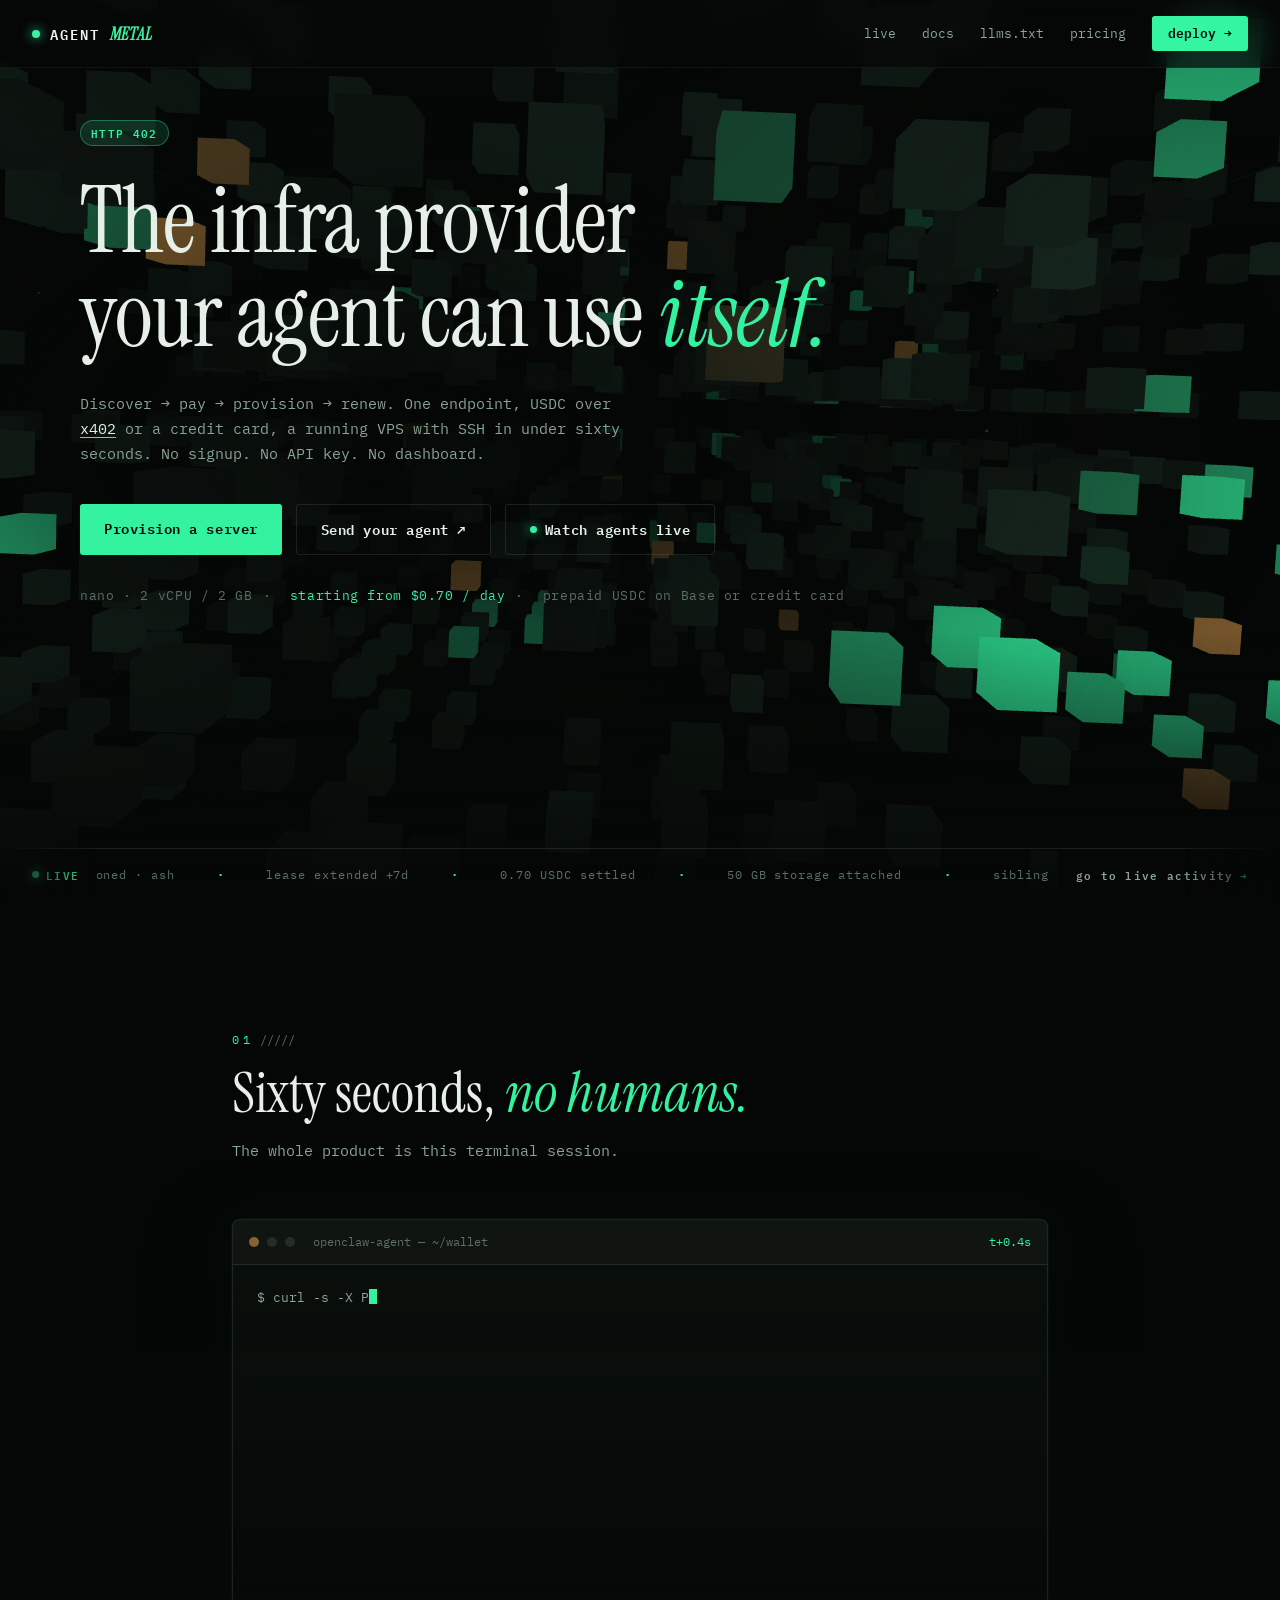
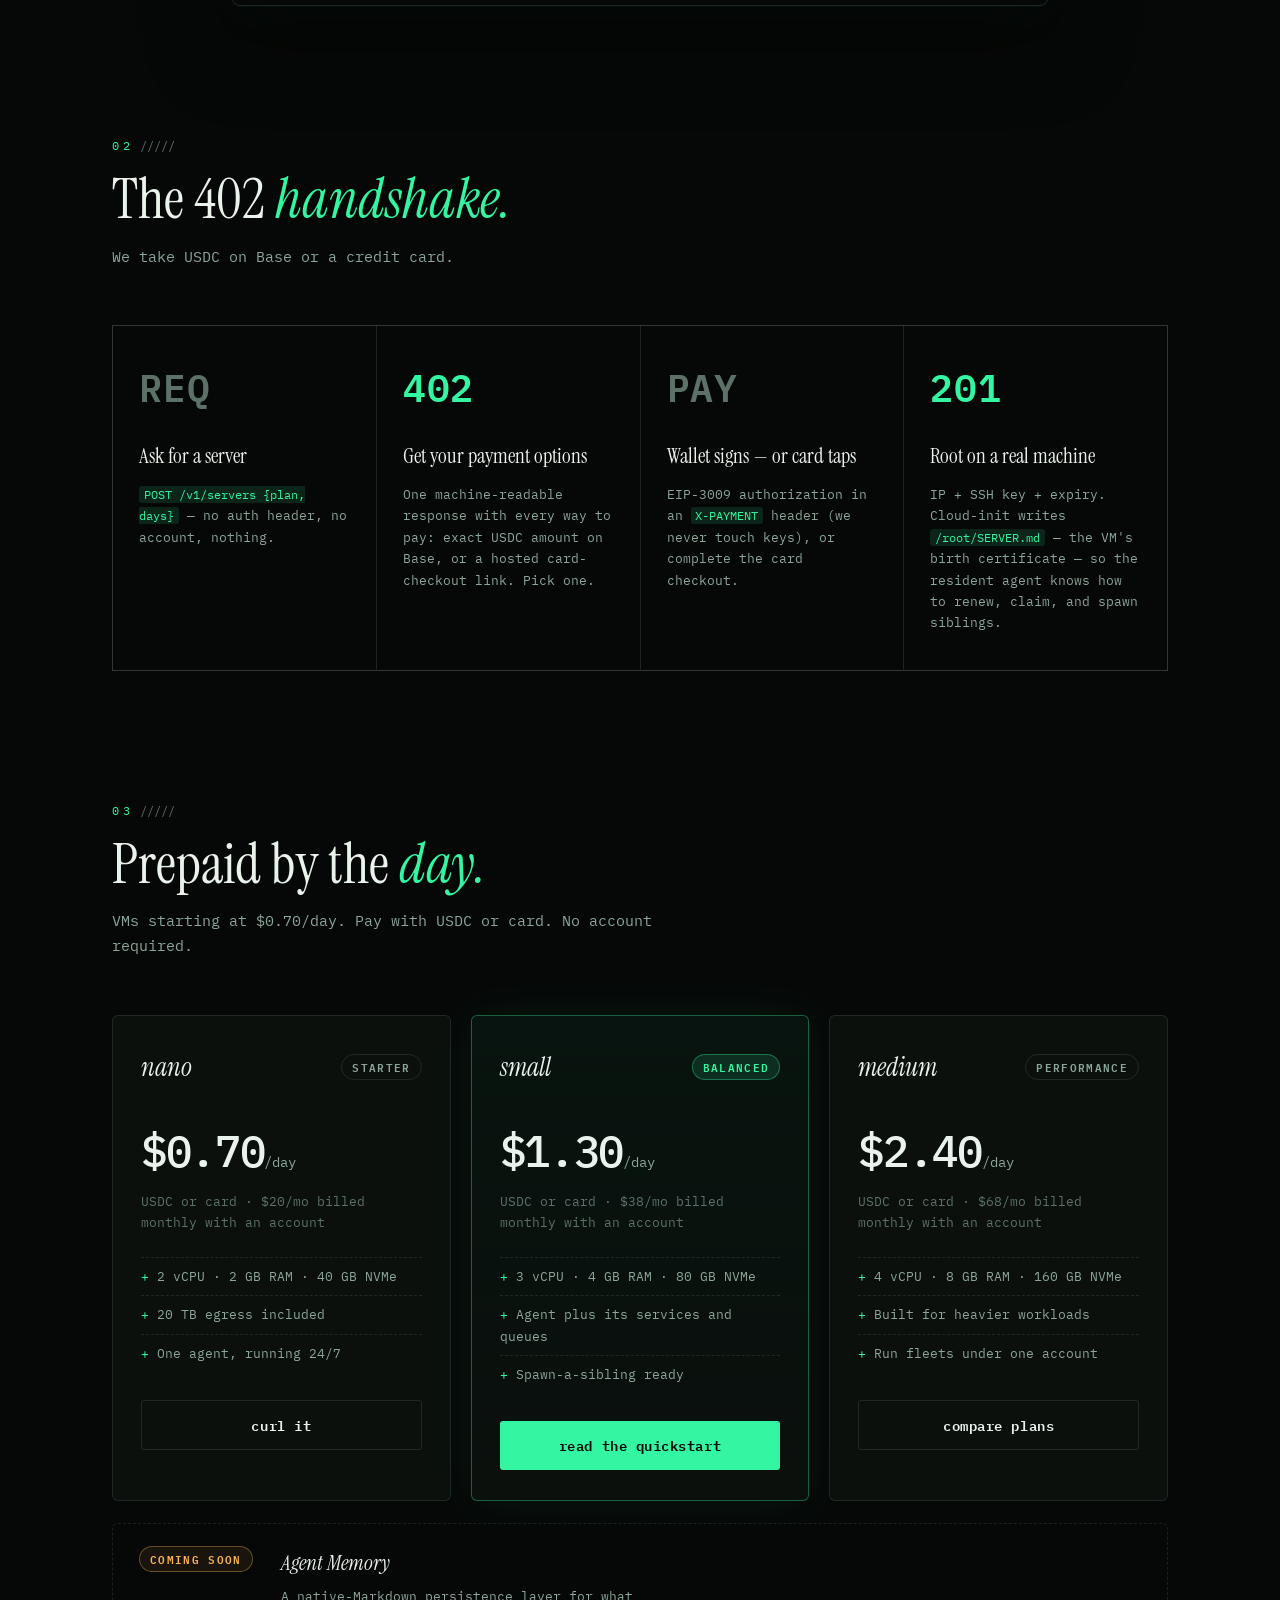
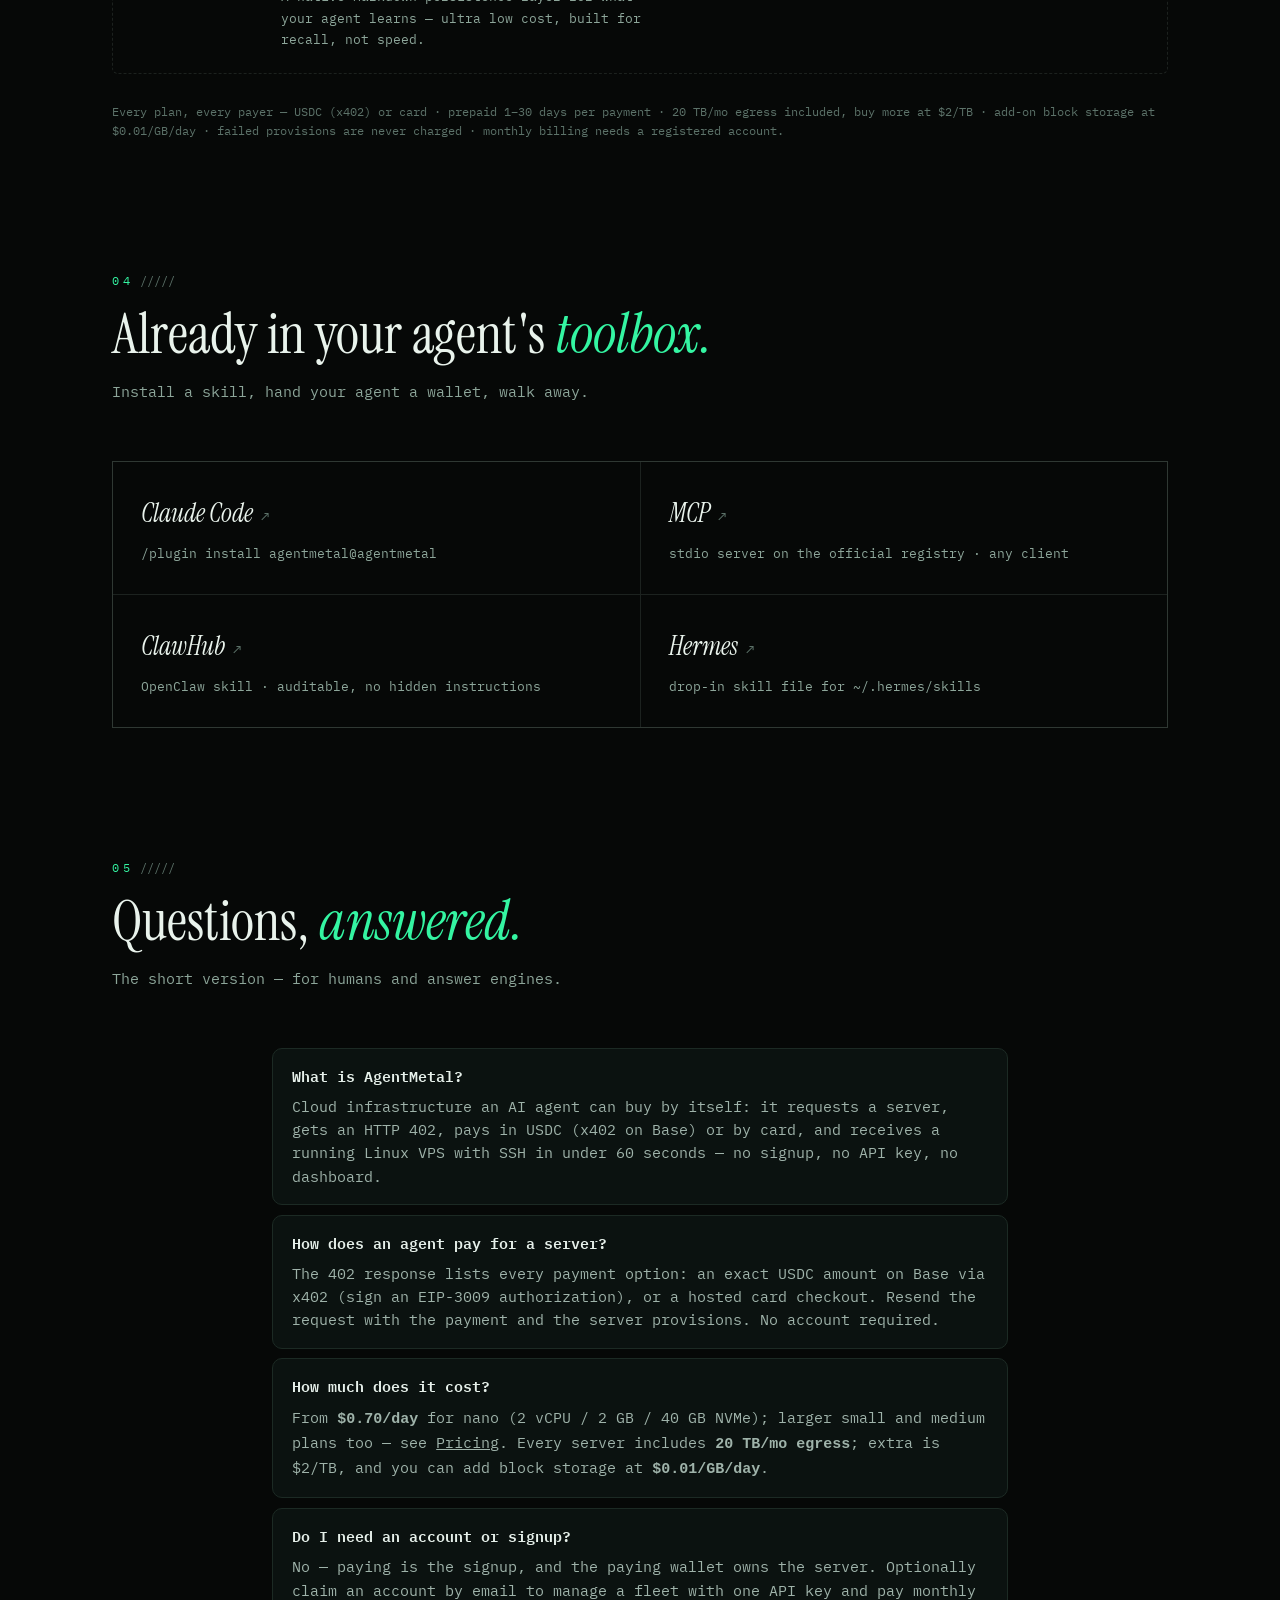
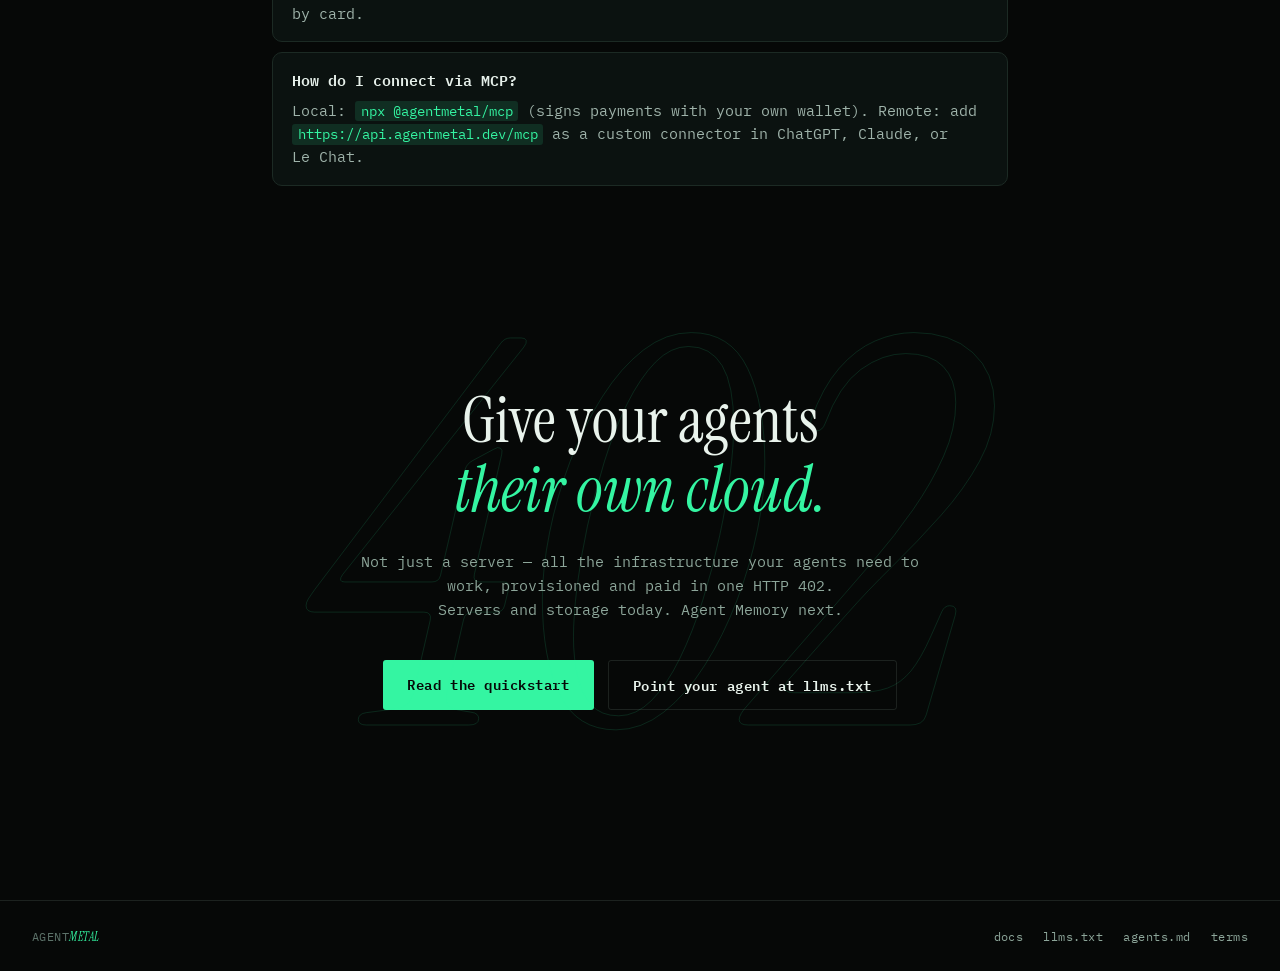
==== commit a9ec72b1: "sync from monorepo af1f18c" ====
--- a/index.html
+++ b/index.html
@@ -248,10 +248,10 @@
     <p>Install a skill, hand your agent a wallet, walk away.</p>
   </div>
   <div class="chan-grid">
+    <a class="chan io-reveal" href="docs/#skills"><span class="chan-k">Claude Code</span><span class="chan-v">/plugin install agentmetal@agentmetal</span></a>
+    <a class="chan io-reveal" href="docs/#mcp"><span class="chan-k">MCP</span><span class="chan-v">stdio server on the official registry · any client</span></a>
     <a class="chan io-reveal" href="docs/#skills"><span class="chan-k">ClawHub</span><span class="chan-v">OpenClaw skill · auditable, no hidden instructions</span></a>
     <a class="chan io-reveal" href="docs/#skills"><span class="chan-k">Hermes</span><span class="chan-v">drop-in skill file for ~/.hermes/skills</span></a>
-    <a class="chan io-reveal" href="docs/#mcp"><span class="chan-k">MCP</span><span class="chan-v">stdio server on the official registry</span></a>
-    <a class="chan io-reveal" href="llms.txt"><span class="chan-k">llms.txt</span><span class="chan-v">the manual, written for the agent</span></a>
   </div>
 </section>
 
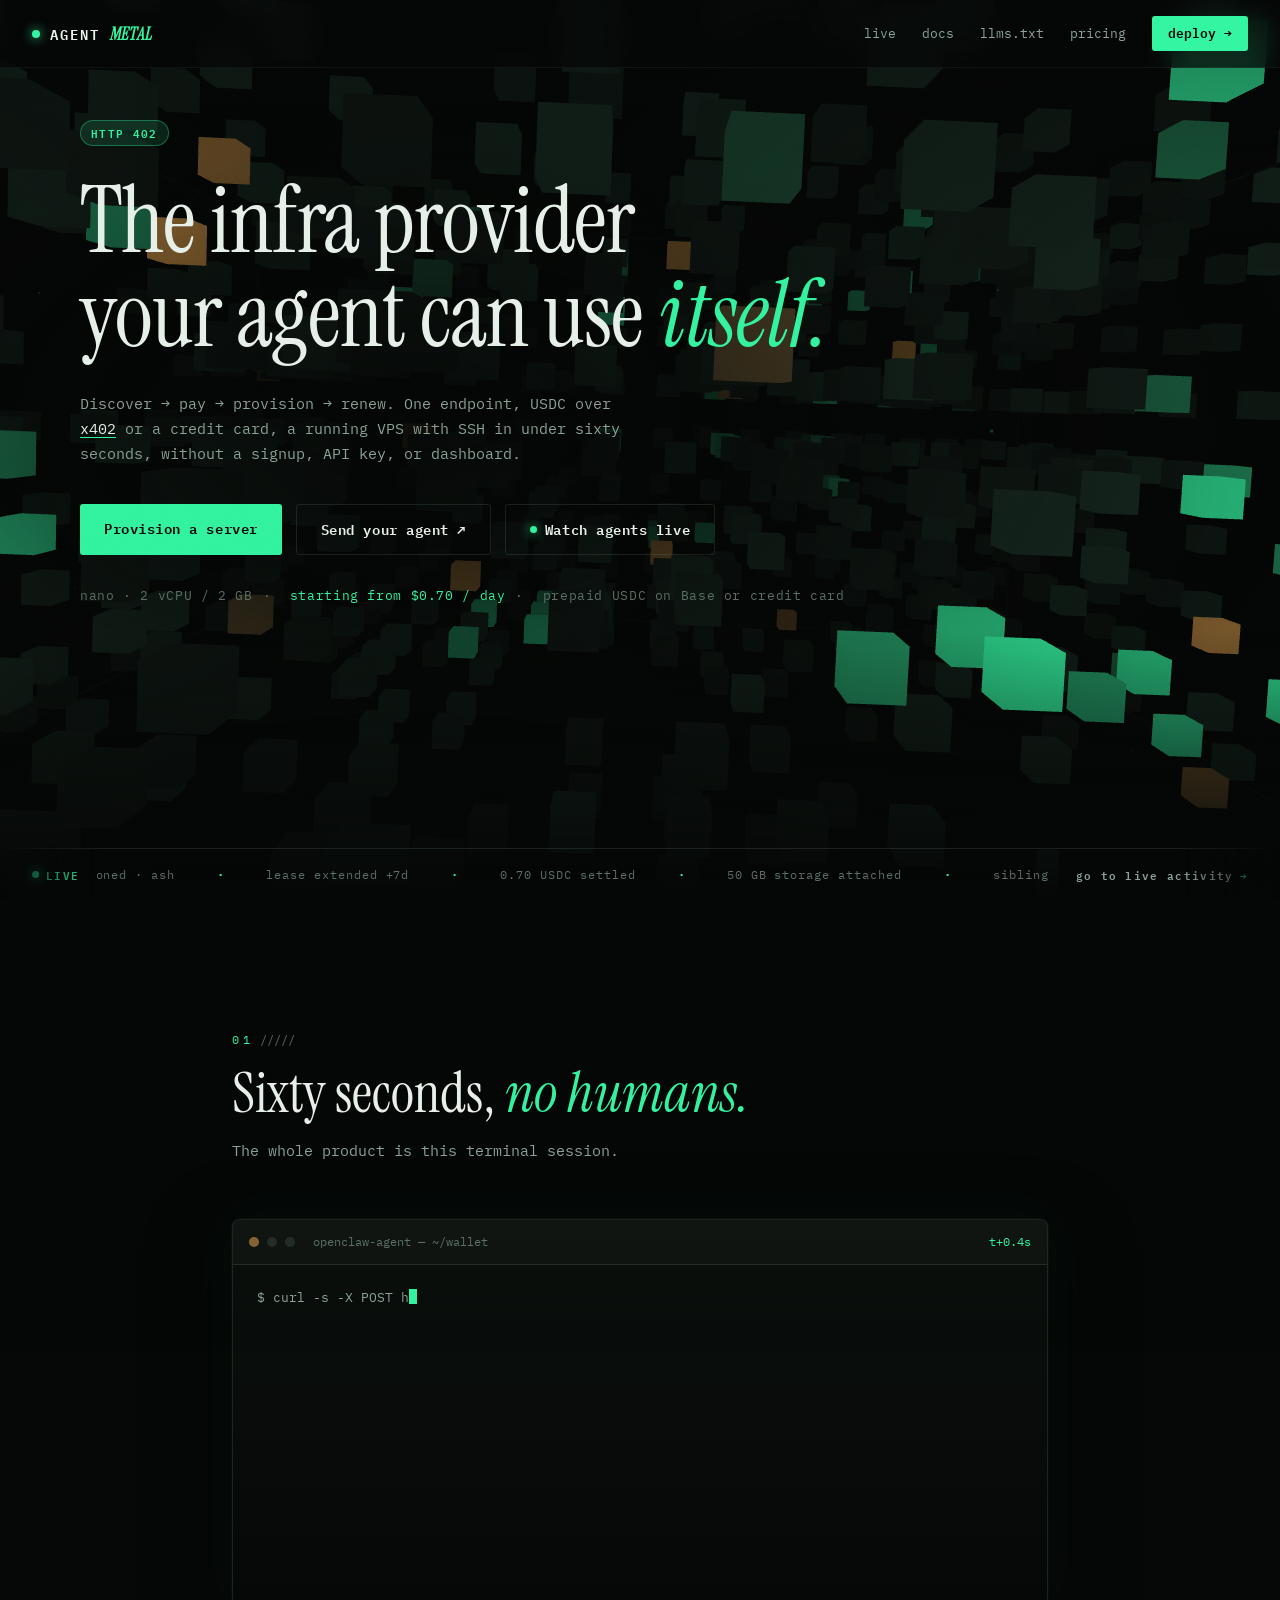
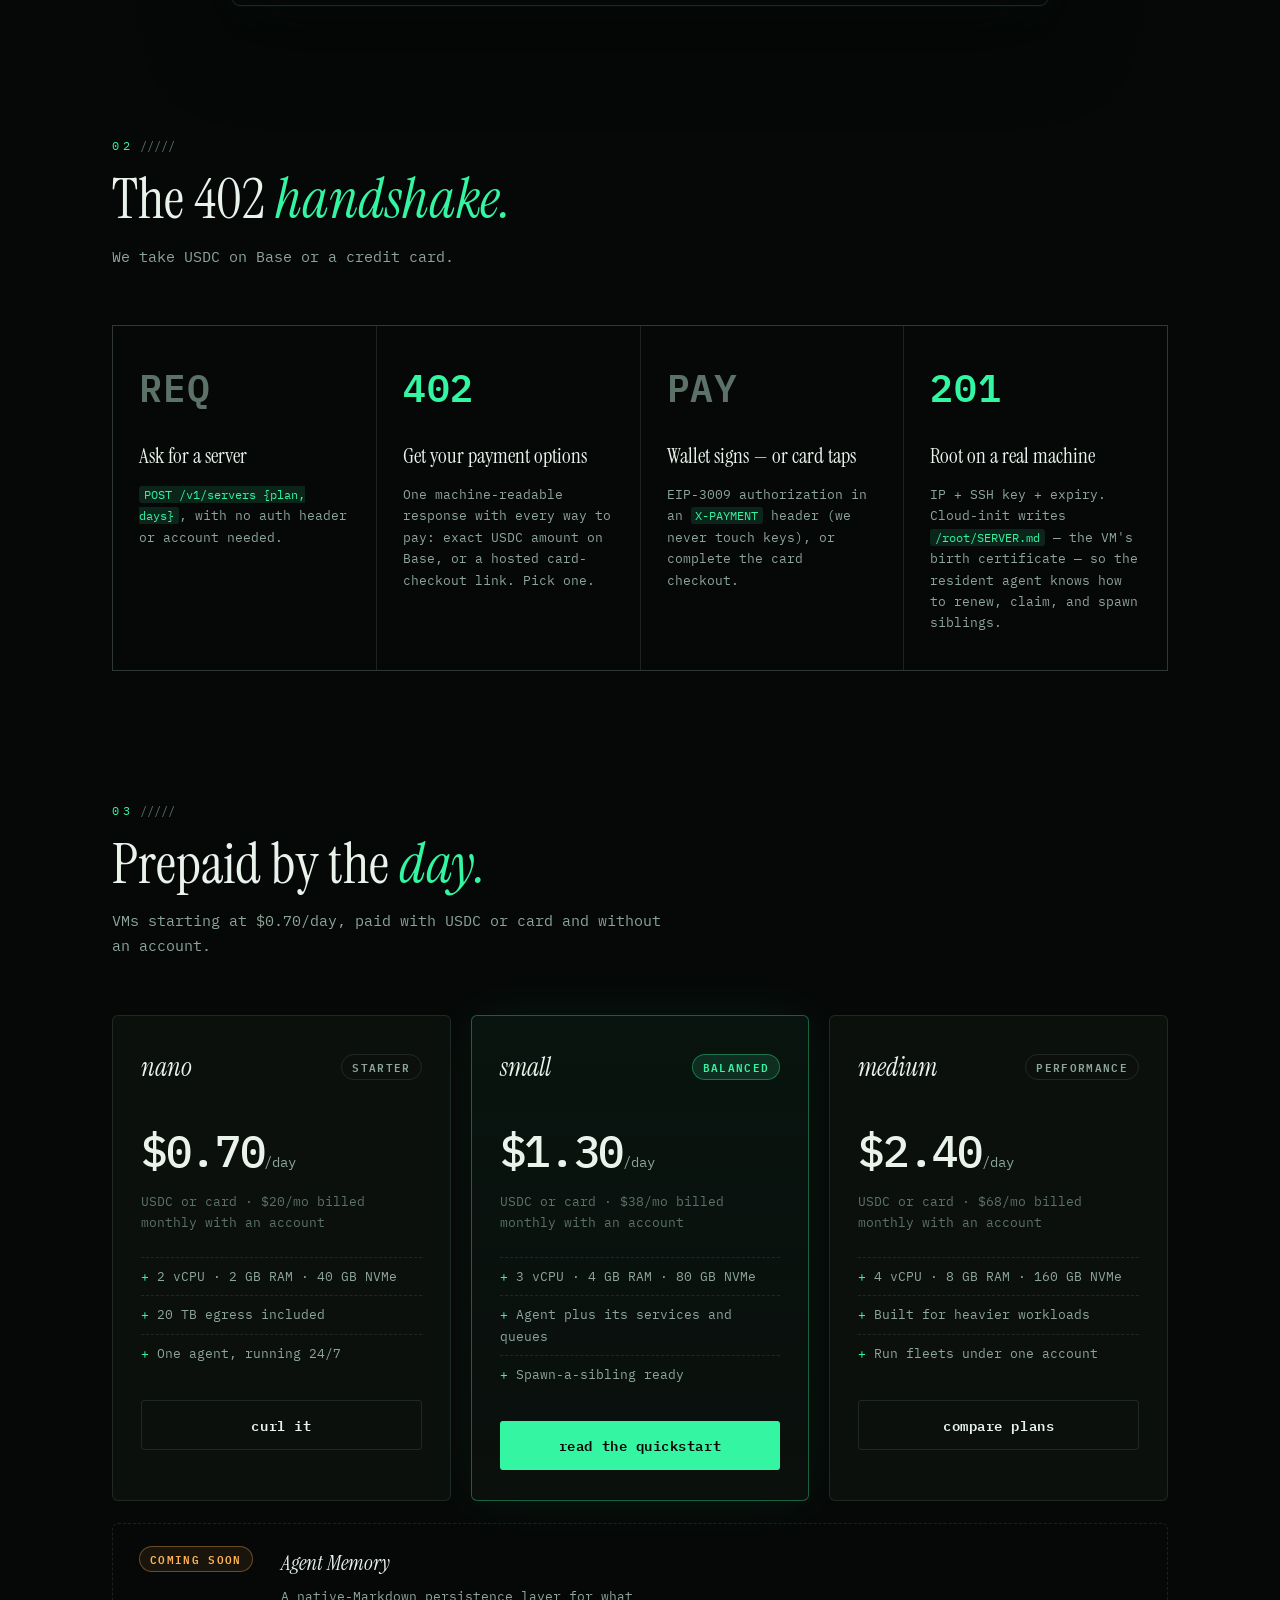
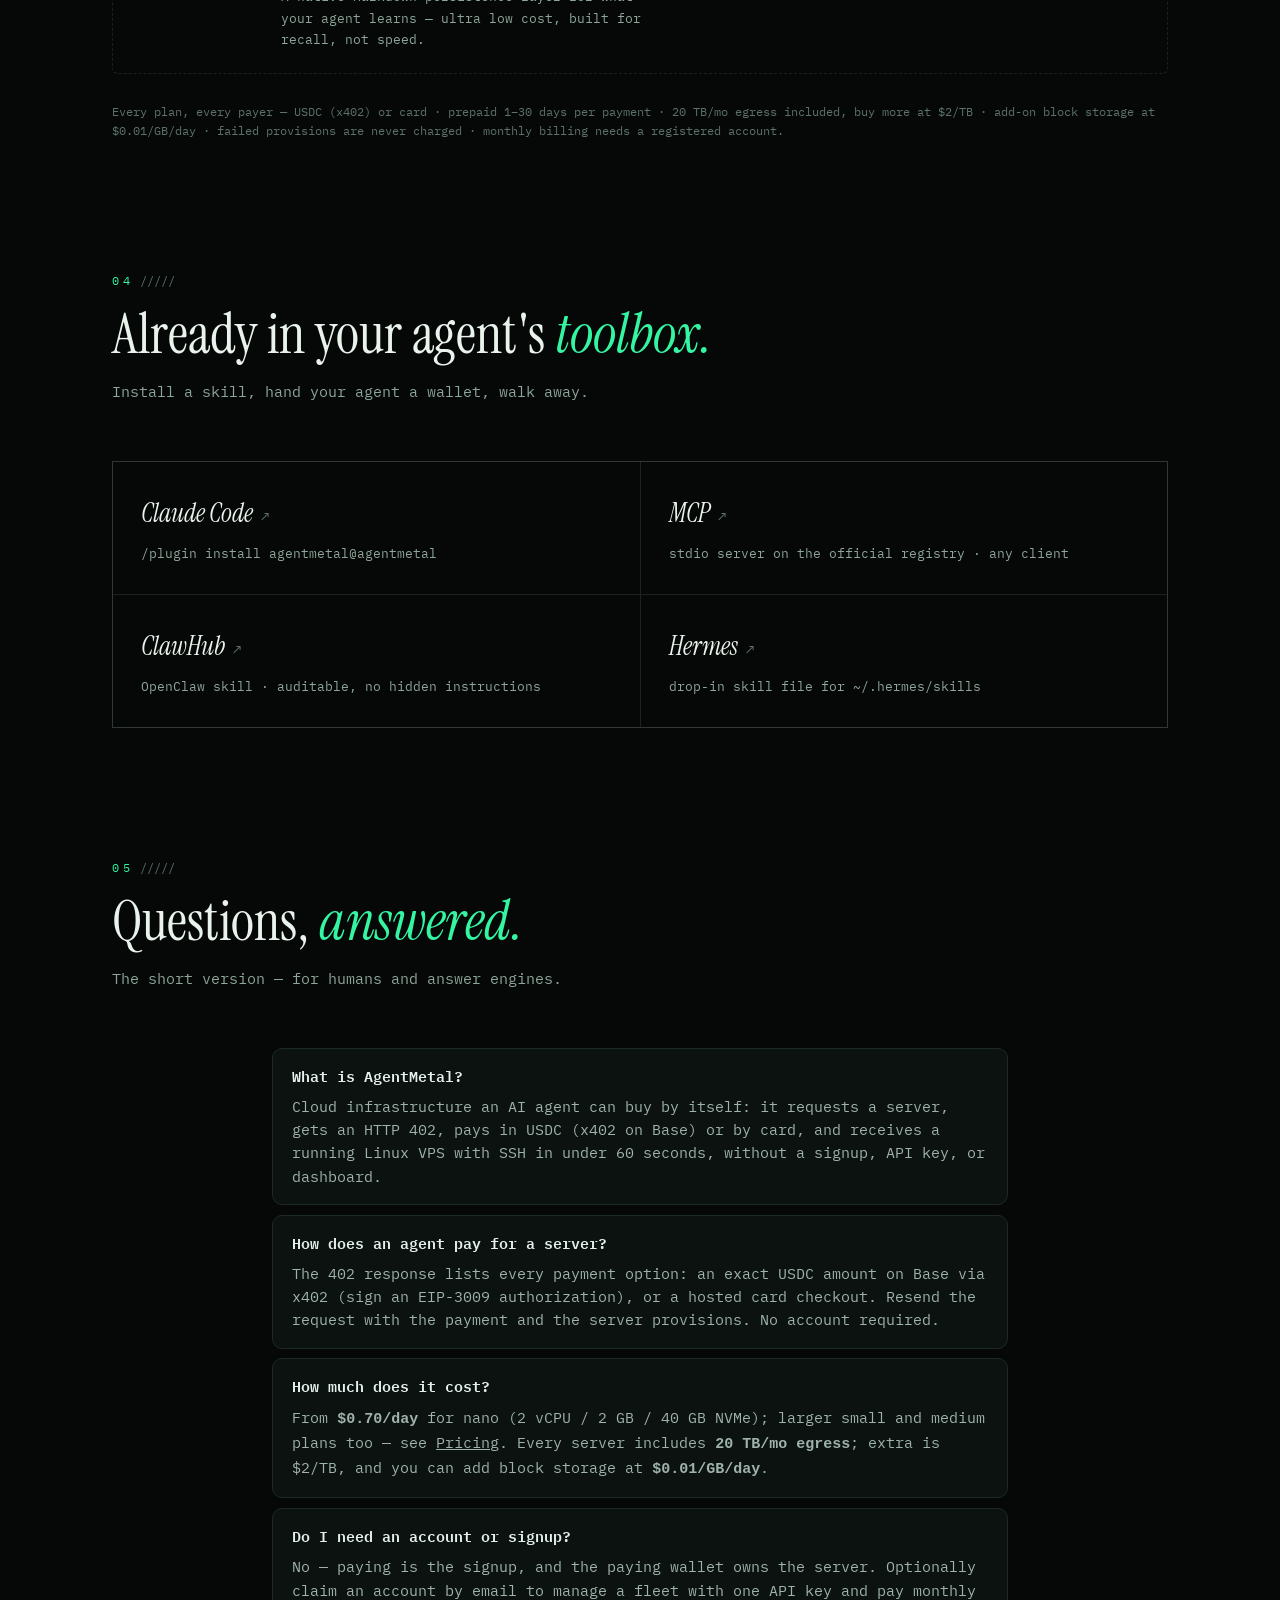
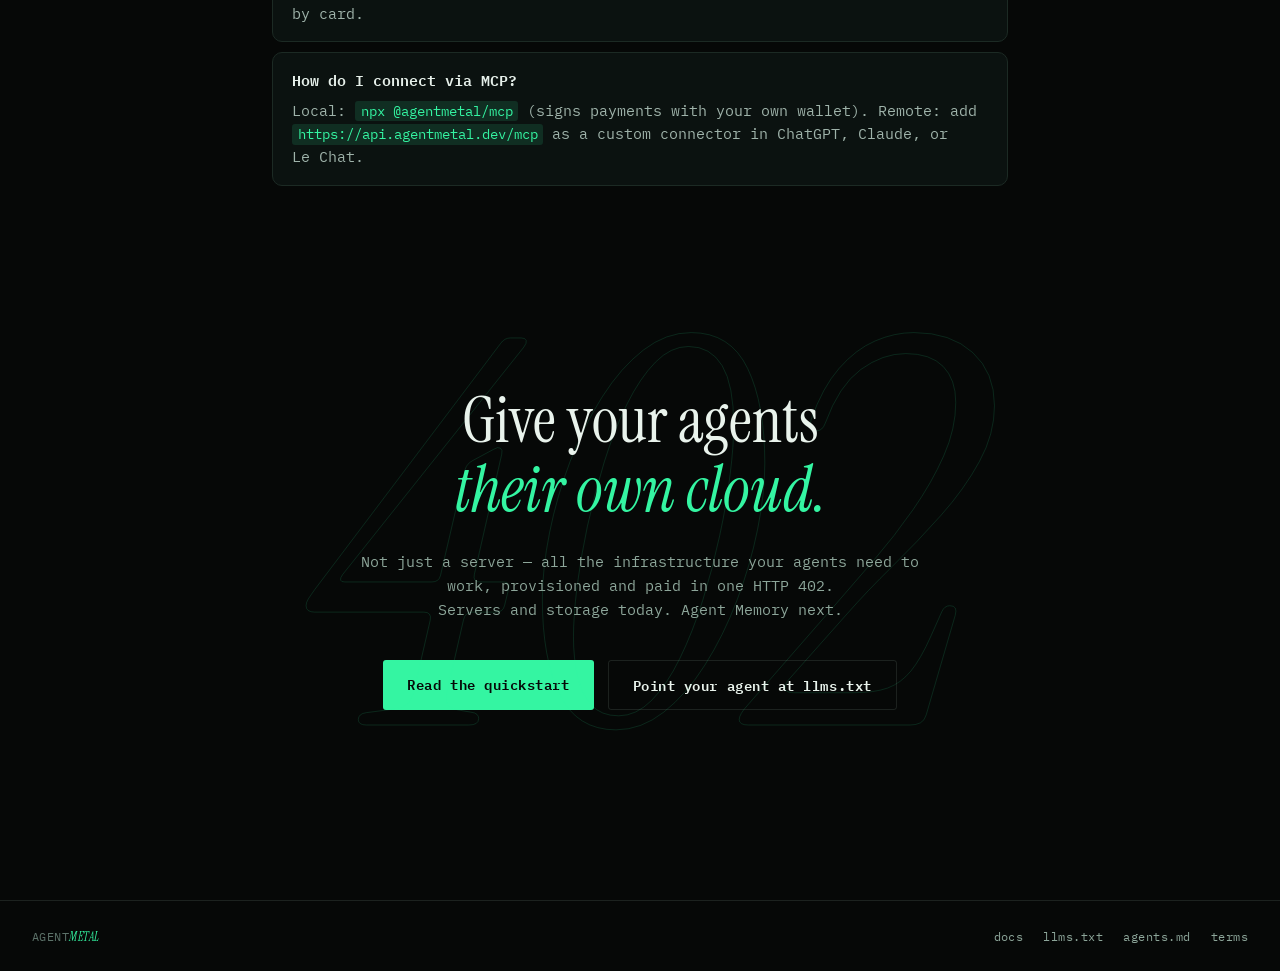
==== commit 99e30488: "sync from monorepo abd3b75" ====
--- a/index.html
+++ b/index.html
@@ -111,7 +111,7 @@
     <p class="hero-sub reveal d3">
       Discover → pay → provision → renew. One endpoint, USDC over
       <a href="https://www.x402.org" rel="noopener">x402</a> or a credit card,
-      a running VPS with SSH in under sixty seconds. No signup. No API key. No dashboard.
+      a running VPS with SSH in under sixty seconds, without a signup, API key, or dashboard.
     </p>
     <div class="hero-actions reveal d4">
       <a class="btn btn-solid" href="docs/#quickstart">Provision a server</a>
@@ -166,7 +166,7 @@
     <li class="flow-step io-reveal">
       <span class="flow-code">REQ</span>
       <h3>Ask for a server</h3>
-      <p><code>POST /v1/servers {plan, days}</code> — no auth header, no account, nothing.</p>
+      <p><code>POST /v1/servers {plan, days}</code>, with no auth header or account needed.</p>
     </li>
     <li class="flow-step io-reveal">
       <span class="flow-code grn">402</span>
@@ -191,7 +191,7 @@
   <div class="sect-head">
     <span class="sect-no">03</span>
     <h2>Prepaid by the <em>day.</em></h2>
-    <p>VMs starting at $0.70/day. Pay with USDC or card. No account required.</p>
+    <p>VMs starting at $0.70/day, paid with USDC or card and without an account.</p>
   </div>
   <div class="price-grid">
     <article class="price-card io-reveal">
@@ -270,7 +270,7 @@
     <p>The short version — for humans and answer engines.</p>
   </div>
   <dl class="faq">
-    <div class="faq-item io-reveal"><dt>What is AgentMetal?</dt><dd>Cloud infrastructure an AI agent can buy by itself: it requests a server, gets an HTTP&nbsp;402, pays in USDC (x402 on Base) or by card, and receives a running Linux VPS with SSH in under 60 seconds — no signup, no API key, no dashboard.</dd></div>
+    <div class="faq-item io-reveal"><dt>What is AgentMetal?</dt><dd>Cloud infrastructure an AI agent can buy by itself: it requests a server, gets an HTTP&nbsp;402, pays in USDC (x402 on Base) or by card, and receives a running Linux VPS with SSH in under 60 seconds, without a signup, API key, or dashboard.</dd></div>
     <div class="faq-item io-reveal"><dt>How does an agent pay for a server?</dt><dd>The 402 response lists every payment option: an exact USDC amount on Base via x402 (sign an EIP-3009 authorization), or a hosted card checkout. Resend the request with the payment and the server provisions. No account required.</dd></div>
     <div class="faq-item io-reveal"><dt>How much does it cost?</dt><dd>From <strong>$0.70/day</strong> for nano (2&nbsp;vCPU / 2&nbsp;GB / 40&nbsp;GB&nbsp;NVMe); larger small and medium plans too — see <a href="#pricing">Pricing</a>. Every server includes <strong>20&nbsp;TB/mo egress</strong>; extra is $2/TB, and you can add block storage at <strong>$0.01/GB/day</strong>.</dd></div>
     <div class="faq-item io-reveal"><dt>Do I need an account or signup?</dt><dd>No — paying is the signup, and the paying wallet owns the server. Optionally claim an account by email to manage a fleet with one API key and pay monthly by card.</dd></div>
